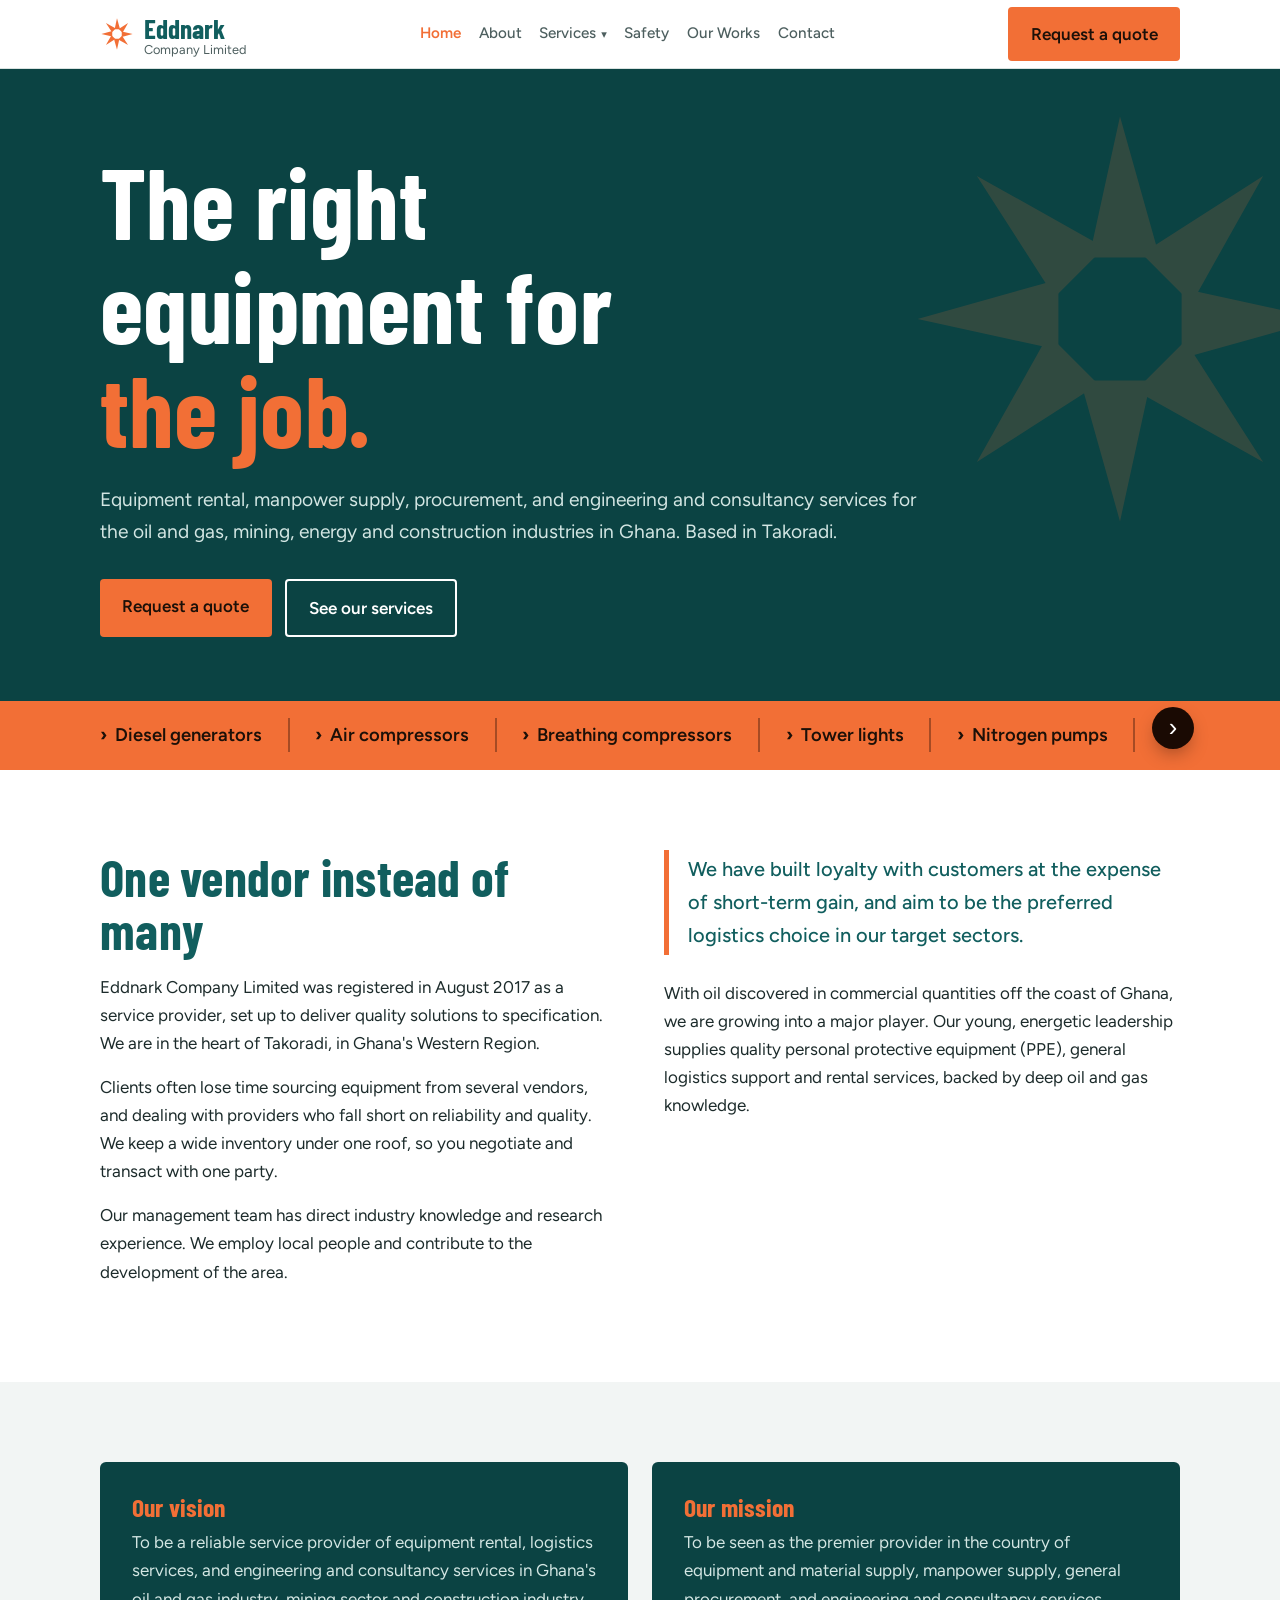
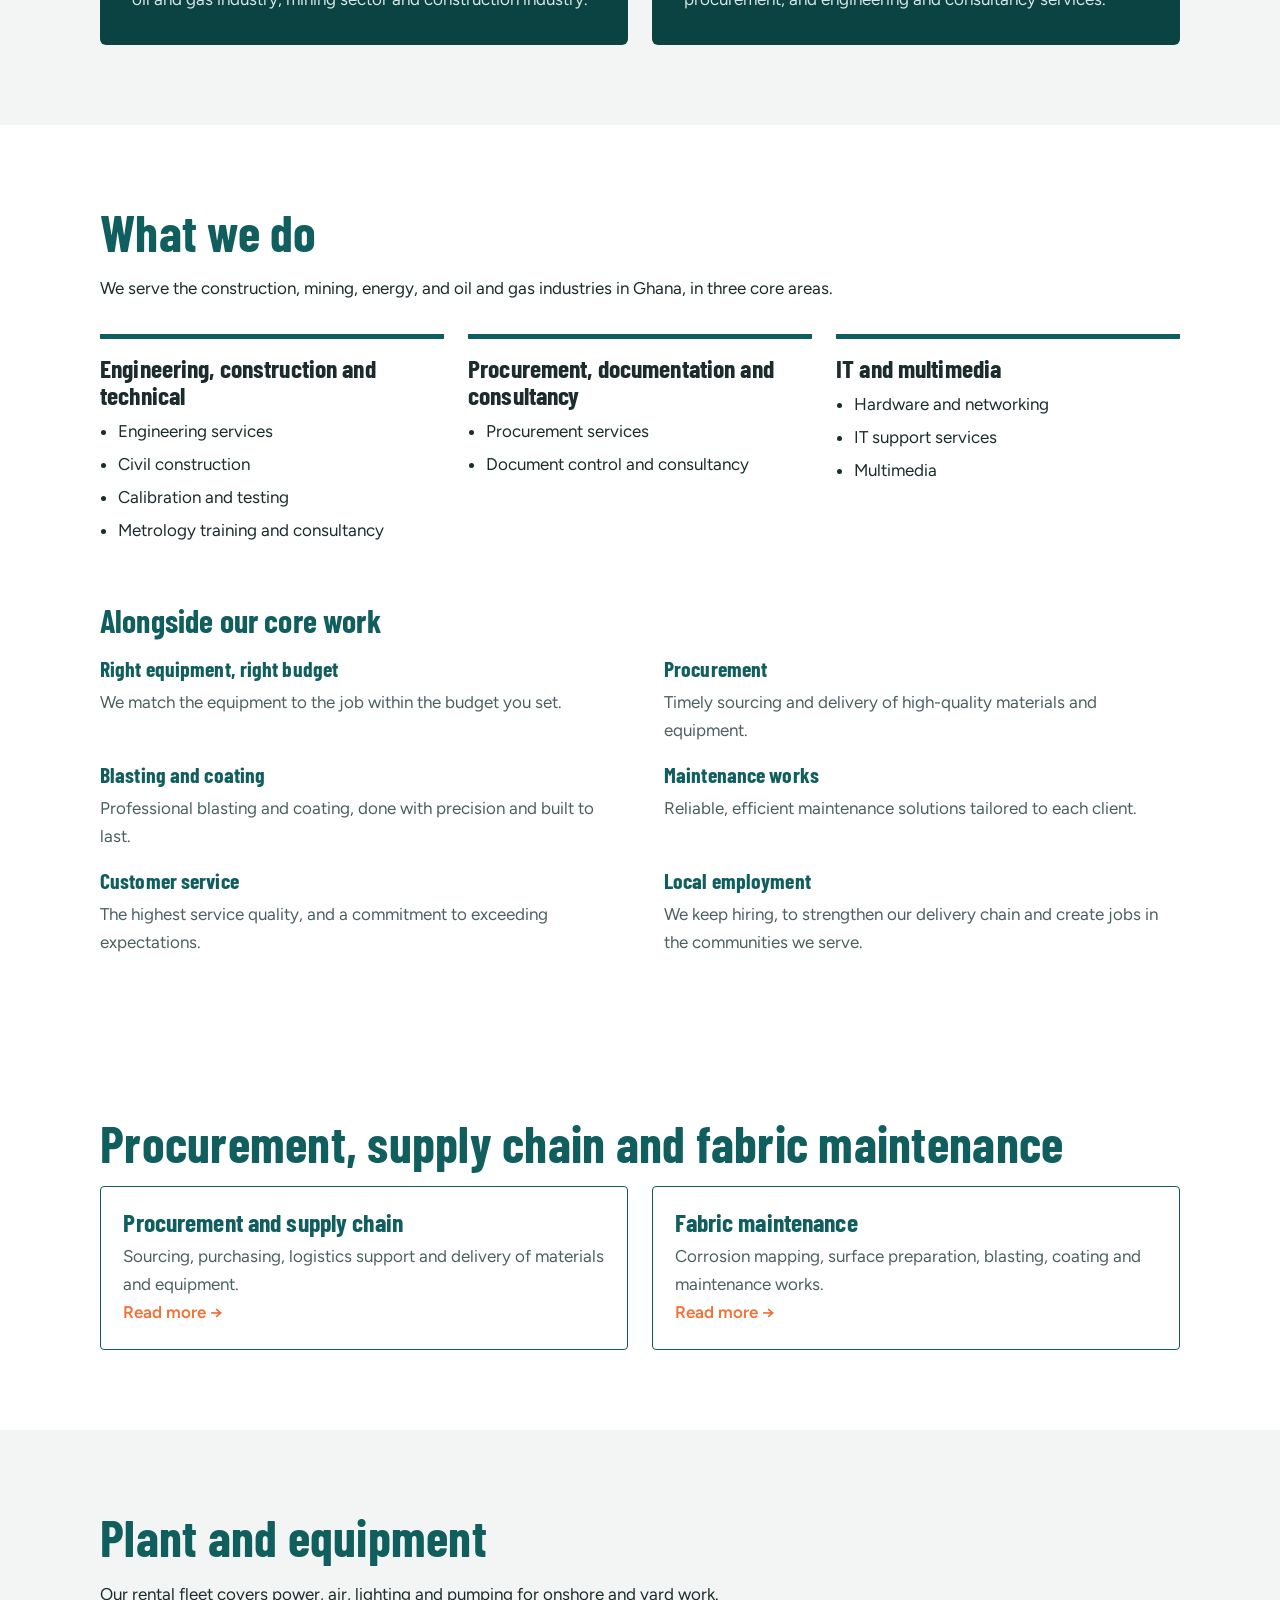
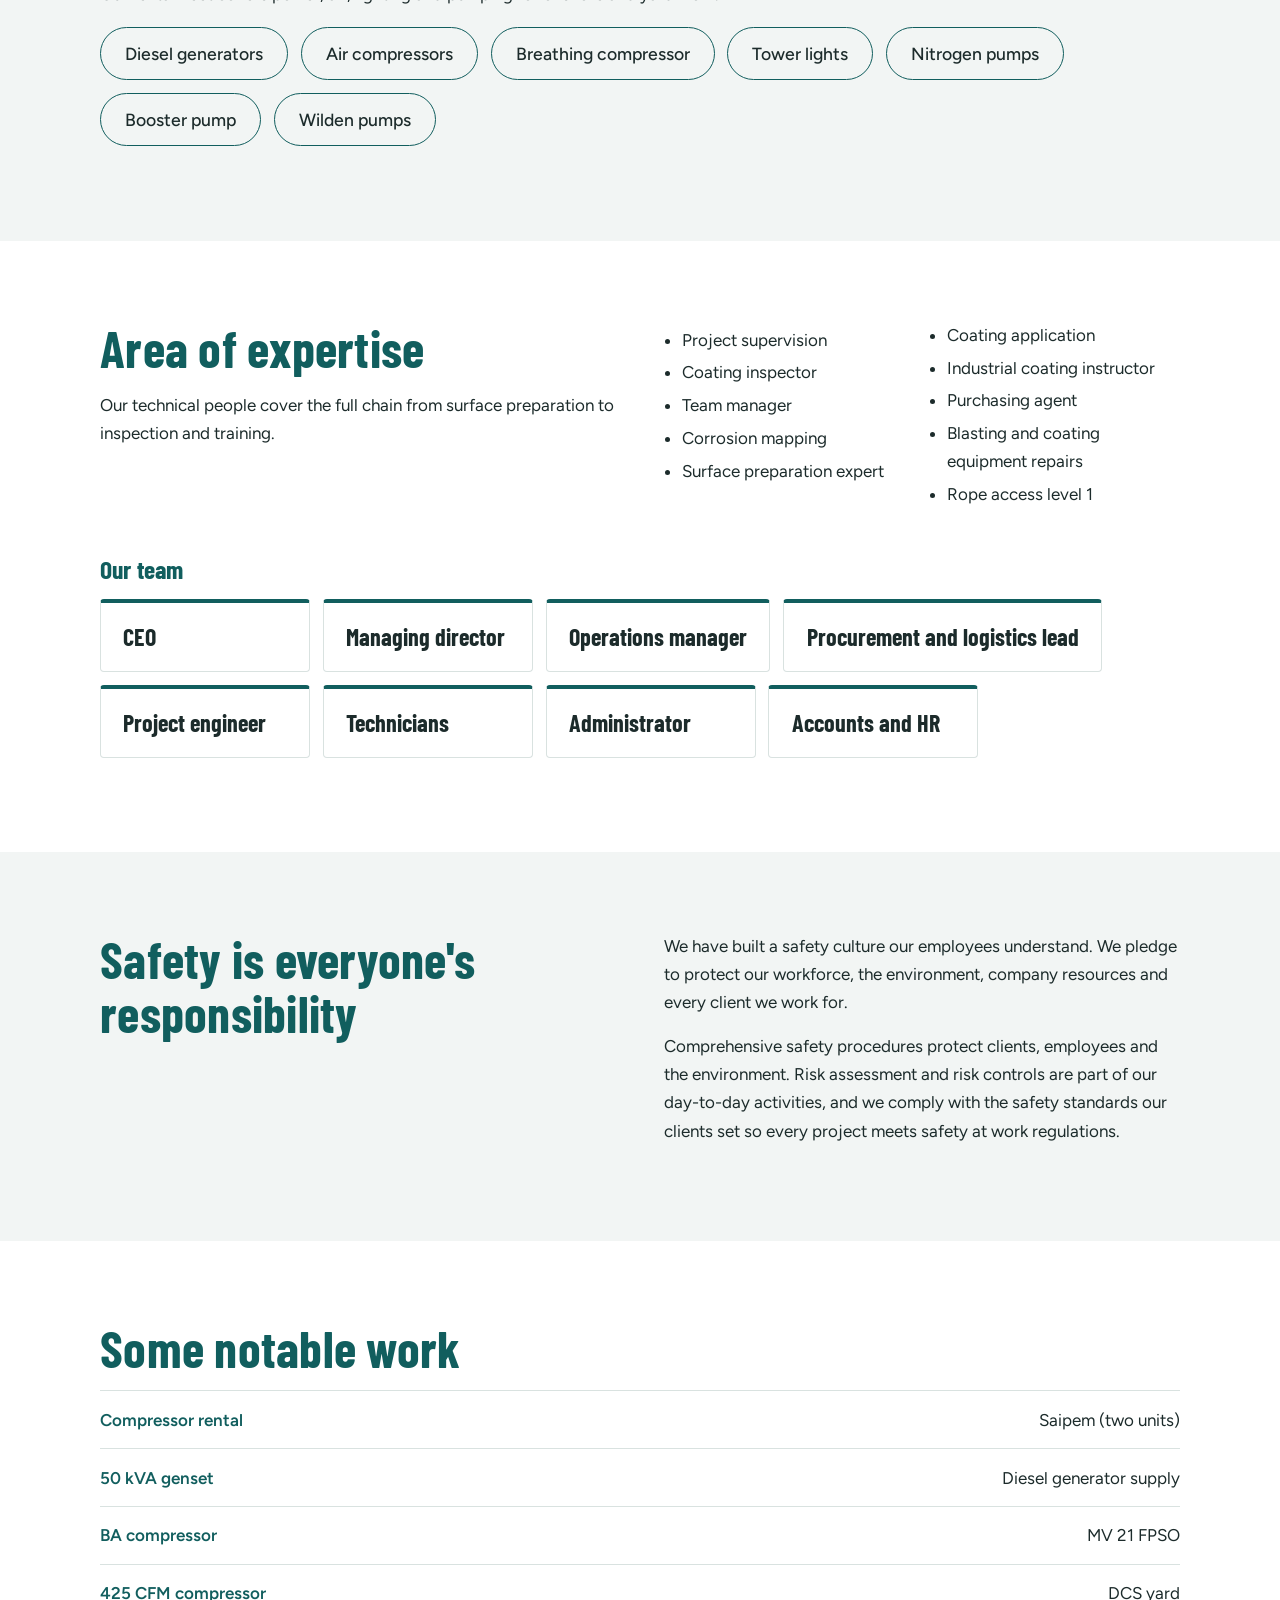
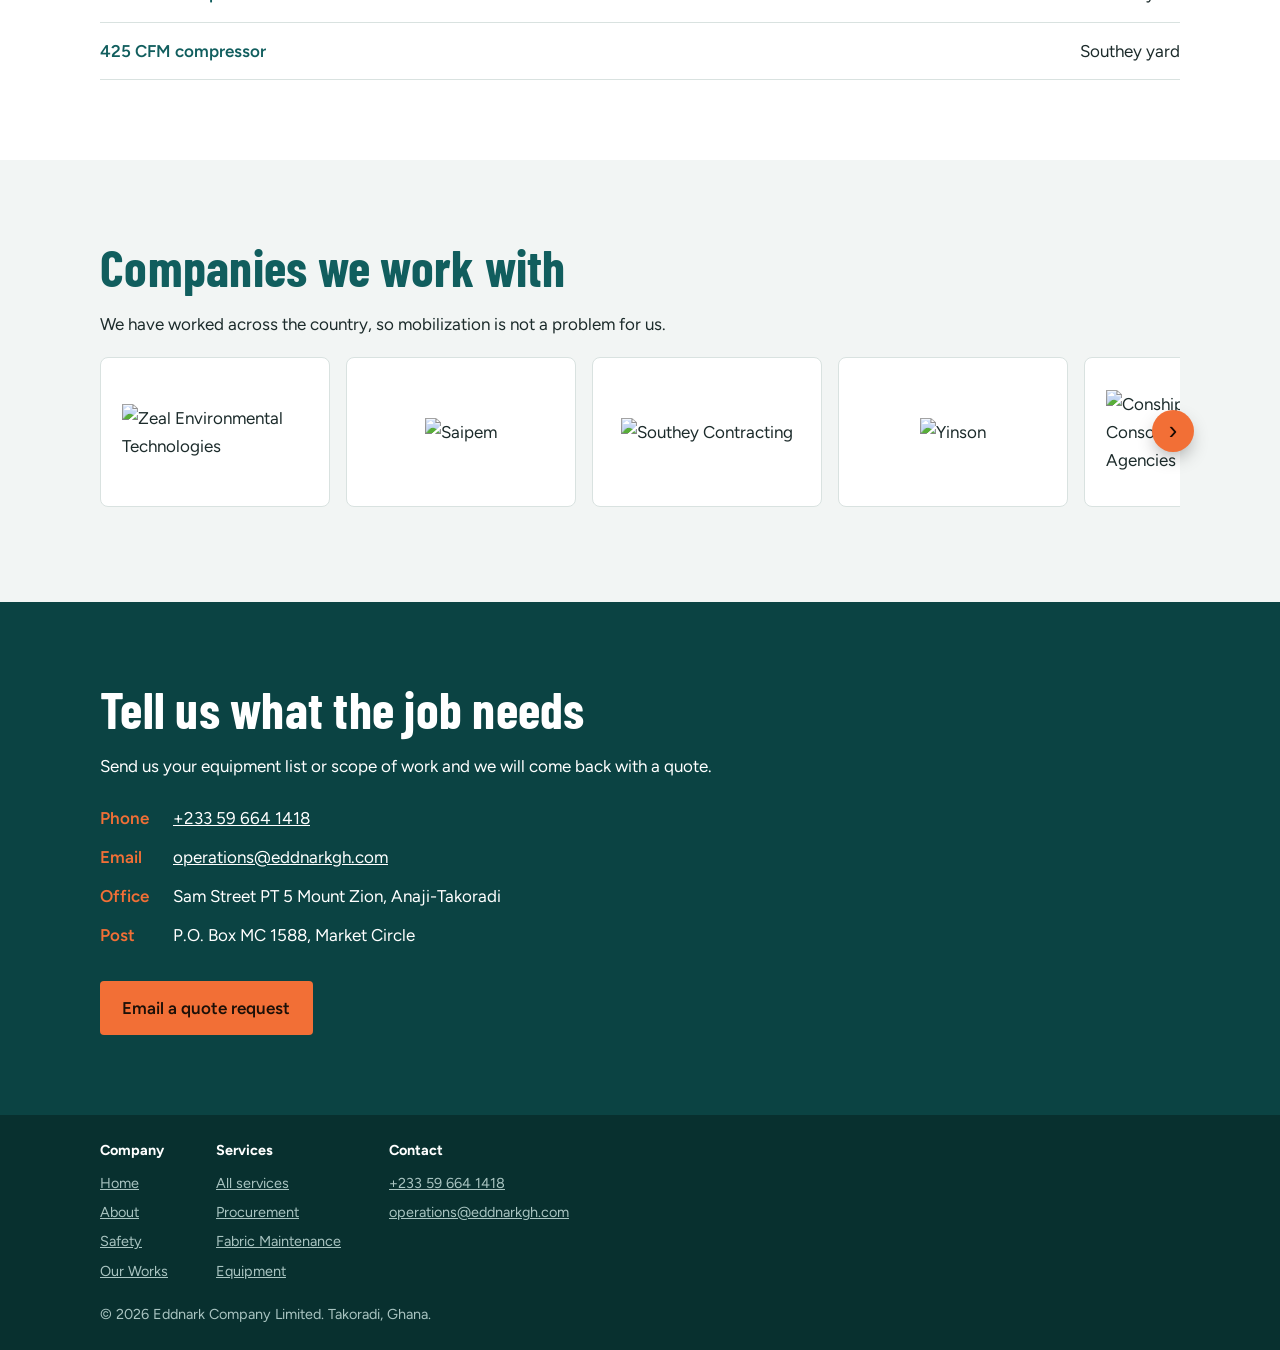
==== index.html @ 1f3cbeb9 "Add files via upload" ====
<!DOCTYPE html>
<html lang="en">
<head>
<meta charset="utf-8">
<meta name="viewport" content="width=device-width, initial-scale=1, viewport-fit=cover">
<title>Eddnark Company Limited | Equipment Rental, Manpower, Procurement and Engineering in Takoradi, Ghana</title>
<link rel="preconnect" href="https://fonts.googleapis.com">
<link href="https://fonts.googleapis.com/css2?family=Barlow+Condensed:wght@600;700&family=Figtree:wght@400;500;600&display=swap" rel="stylesheet">
<style>
:root{--teal:#115e5e;--teal-d:#0b4343;--orange:#f26f36;--bg:#ffffff;--soft:#f2f5f4;--ink:#1c2b2b;--mute:#4d5f5f;--line:#d9e2e0;--on-teal:#ffffff;
box-sizing:border-box;padding-top:env(safe-area-inset-top,0px);padding-bottom:env(safe-area-inset-bottom,0px)}
@media (prefers-color-scheme:dark){:root:not([data-theme="light"]){--bg:#0d1a1a;--soft:#132424;--ink:#e8f0ee;--mute:#a6b9b6;--line:#23393a;--teal:#2a8a86}}
:root[data-theme="dark"]{--bg:#0d1a1a;--soft:#132424;--ink:#e8f0ee;--mute:#a6b9b6;--line:#23393a;--teal:#2a8a86}
html{scroll-behavior:smooth;scroll-padding-top:calc(72px + env(safe-area-inset-top,0px))}
*,*::before,*::after{box-sizing:border-box}
body{margin:0;background:var(--bg);color:var(--ink);font:400 1.0625rem/1.65 Figtree,system-ui,-apple-system,"Segoe UI",sans-serif}
h1,h2,h3{font-family:"Barlow Condensed","Arial Narrow",Impact,sans-serif;line-height:1.05;margin:0;font-weight:700;letter-spacing:.005em}
h2{font-size:clamp(2.2rem,5vw,3.2rem);color:var(--teal);margin-bottom:1rem}
h3{font-size:1.6rem;margin-bottom:.5rem}
p{margin:0 0 1rem;max-width:68ch}
a{color:inherit}
:focus-visible{outline:3px solid var(--orange);outline-offset:3px}
.wrap{max-width:1120px;margin:0 auto;padding:0 1.25rem}
section{padding:5rem 0}
header{position:sticky;top:env(safe-area-inset-top,0px);z-index:10;background:var(--bg);border-bottom:1px solid var(--line)}
.bar{display:flex;align-items:center;justify-content:space-between;gap:1rem;min-height:68px;flex-wrap:wrap}
.brand{display:flex;align-items:center;gap:.6rem;text-decoration:none;font:700 1.7rem "Barlow Condensed",sans-serif;color:var(--teal)}
.brand small{font:400 .8rem Figtree,sans-serif;color:var(--mute);display:block;line-height:1}
nav{display:flex;gap:1.1rem;flex-wrap:wrap;font-size:.95rem;font-weight:500}
nav a{text-decoration:none;color:var(--mute);padding:.25rem 0}
nav a:hover{color:var(--orange)}
.btn{display:inline-block;background:var(--orange);color:#1c1008;font-weight:600;text-decoration:none;padding:.8rem 1.4rem;border-radius:4px}
.btn:hover{background:#ff8550}
.btn.ghost{background:transparent;color:inherit;border:2px solid currentColor}
.hero{background:var(--teal-d);color:var(--on-teal);padding:5rem 0 0;overflow:hidden;position:relative}
.hero h1{font-size:clamp(3rem,9vw,6.2rem);max-width:13ch}
.hero h1 span{color:var(--orange)}
.hero p{font-size:1.2rem;color:#d3e6e3;margin:1.4rem 0 2rem}
.hero .cta{display:flex;gap:.8rem;flex-wrap:wrap}
.fleet{margin-top:4rem;background:var(--orange);color:#1c1008;padding:1.1rem 0}
.fleet ul{list-style:none;margin:0;padding:0;display:flex;flex-wrap:wrap;gap:.4rem 2rem;font-weight:600}
.fleet li::before{content:"\203A";margin-right:.5rem;font-weight:700}
.sun{position:absolute;right:-60px;top:30px;width:min(440px,60vw);opacity:.16}
.two{display:grid;grid-template-columns:1fr 1fr;gap:3rem}
.quote{border-left:5px solid var(--orange);padding:.2rem 0 .2rem 1.2rem;font-size:1.25rem;color:var(--teal);font-weight:500;max-width:40ch}
.alt{background:var(--soft)}
.svc{display:grid;grid-template-columns:repeat(3,1fr);gap:1.5rem}
.svc>div{border-top:5px solid var(--teal);padding-top:1rem}
.svc ul,.plain{margin:0;padding-left:1.1rem}
.svc li,.plain li{margin:.3rem 0}
.mv{display:grid;grid-template-columns:1fr 1fr;gap:1.5rem}
.mv>div{background:var(--teal-d);color:#fff;padding:2rem;border-radius:6px}
.mv h3{color:var(--orange)}
.mv p{margin:0;color:#d3e6e3}
.comp{display:grid;grid-template-columns:repeat(2,1fr);gap:1.2rem 3rem}
.comp h3{font-size:1.35rem;color:var(--teal)}
.comp p{margin:0;color:var(--mute)}
.tags{display:flex;flex-wrap:wrap;gap:.6rem;list-style:none;margin:0;padding:0}
.tags li{border:1.5px solid var(--teal);color:var(--ink);padding:.45rem .95rem;border-radius:999px;font-weight:500}
.team{display:flex;flex-wrap:wrap;gap:.6rem;list-style:none;padding:0;margin:0}
.team li{background:var(--bg);border:1px solid var(--line);padding:.5rem 1rem;border-radius:4px}
.works{list-style:none;margin:0;padding:0;border-top:1px solid var(--line)}
.works li{display:flex;justify-content:space-between;gap:1rem;padding:.9rem 0;border-bottom:1px solid var(--line);flex-wrap:wrap}
.works b{color:var(--teal);font-weight:600}
.clients{display:grid;grid-template-columns:repeat(auto-fill,minmax(210px,1fr));gap:.8rem;list-style:none;padding:0;margin:0}
.clients li{background:var(--soft);padding:1rem 1.2rem;font:700 1.35rem "Barlow Condensed",sans-serif;color:var(--teal);border-radius:4px}
.logos{margin:2rem 0 0;max-width:760px}
@media (prefers-color-scheme:dark){:root:not([data-theme="light"]) .logos{background:#fff;border-radius:8px;padding:1.5rem}}
:root[data-theme="dark"] .logos{background:#fff;border-radius:8px;padding:1.5rem}.logos img{display:block;width:100%;height:auto}
.contact{background:var(--teal-d);color:#fff}
.contact h2{color:#fff}
.contact dl{display:grid;grid-template-columns:auto 1fr;gap:.7rem 1.5rem;margin:1.5rem 0 2rem}
.contact dt{color:var(--orange);font-weight:600}
.contact dd{margin:0}
footer{background:#08302f;color:#a9c4c1;padding:1.5rem 0;font-size:.9rem}
@media (max-width:820px){.two,.svc,.mv,.comp{grid-template-columns:1fr}section{padding:3.5rem 0}nav{display:none}}
@media (prefers-reduced-motion:no-preference){.hero h1,.hero p,.hero .cta{animation:rise .7s ease both}.hero p{animation-delay:.12s}.hero .cta{animation-delay:.24s}@keyframes rise{from{opacity:0;transform:translateY(16px)}to{opacity:1;transform:none}}}
.bar nav{flex-wrap:wrap}nav a[aria-current="page"]{color:var(--orange);font-weight:600}@media (max-width:820px){nav{display:flex;order:3;width:100%;overflow-x:auto;white-space:nowrap;gap:1.1rem;padding-bottom:.6rem}}.tl{display:block;text-decoration:none;border:1.5px solid var(--teal);padding:1.4rem;border-radius:4px}.tl h3{color:var(--teal);margin-bottom:.4rem}.tl p{margin:0;color:var(--mute)}.tl span{color:var(--orange);font-weight:600}@media (max-width:820px){.svc[style]{grid-template-columns:1fr!important}}
.dd{position:relative;display:flex;align-items:center;gap:.3rem}.dd-c{font-size:.7rem;color:var(--mute)}
.dd-m{display:none;position:absolute;top:100%;left:-.8rem;min-width:230px;flex-direction:column;background:var(--bg);border:1px solid var(--line);border-radius:6px;box-shadow:0 18px 40px -16px rgba(0,0,0,.35);padding:.5rem;z-index:30}
.dd-m a{padding:.55rem .8rem;border-radius:4px}.dd-m a:hover{background:var(--soft)}
.dd:hover .dd-m,.dd:focus-within .dd-m{display:flex}.dd.on>a{color:var(--orange);font-weight:600}
.foot-cols{display:flex;gap:3rem;flex-wrap:wrap;margin-bottom:1.2rem}.foot-cols div{display:flex;flex-direction:column;gap:.35rem}.foot-cols b{color:#fff;margin-bottom:.2rem}
@media (max-width:820px){.dd{gap:1.1rem}.dd-c{display:none}.dd-m{display:flex;position:static;flex-direction:row;border:0;box-shadow:none;background:none;padding:0;min-width:0;gap:1.1rem}.dd-m a{padding:.25rem 0}.dd-m a:hover{background:none}.foot-cols{gap:1.8rem}}

.hs{display:flex;gap:.8rem;overflow-x:auto;scroll-snap-type:x proximity;overscroll-behavior-x:contain;-webkit-overflow-scrolling:touch;scrollbar-width:thin;scrollbar-color:var(--orange) transparent;padding:.2rem 0 .9rem;margin:0;list-style:none;cursor:grab;user-select:none}
.hs.drag{scroll-snap-type:none;cursor:grabbing}.hs>*{flex:0 0 auto;scroll-snap-align:start}
.hs-w{position:relative}
.hs-b{position:absolute;top:calc(50% - .45rem);transform:translateY(-50%);width:42px;height:42px;border-radius:50%;border:0;background:var(--orange);color:#1a0a03;font-size:1.6rem;line-height:1;cursor:pointer;box-shadow:0 8px 20px -6px rgba(0,0,0,.45);z-index:2}
.hs-b.l{left:-14px}.hs-b.r{right:-14px}.hs-b:hover{background:#ff8550}.hs-b[hidden]{display:none}
@media (pointer:coarse){.hs-b{display:none}}
.fleet .hs{scrollbar-width:none;gap:0;padding:0;flex-wrap:nowrap}.fleet .hs::-webkit-scrollbar{display:none}
.fleet .hs li{padding:.1rem 1.6rem .1rem 0;margin-right:1.6rem;font-size:1.15rem;border-right:2px solid rgba(26,10,3,.35);white-space:nowrap}.fleet .hs li:last-child{border:0;margin-right:0}
.fleet .hs-b{background:#1a0a03;color:#fff}
.tags.hs li{padding:.7rem 1.5rem;font-size:1.1rem;white-space:nowrap}
.team.hs li{min-width:210px;padding:1.3rem 1.4rem;border-top:4px solid var(--teal);font:700 1.5rem/1.1 "Barlow Condensed",sans-serif}
.hs-cards>div{flex:0 0 min(300px,80%);border-top:5px solid var(--teal);padding-top:1rem}
.hs-logos{gap:1rem}.hs-logos .tile{flex:0 0 230px;height:150px;background:#fff;border:1px solid var(--line);border-radius:8px;display:flex;align-items:center;justify-content:center;padding:1.1rem 1.3rem}.hs-logos .tile img{max-width:100%;max-height:100%;object-fit:contain;pointer-events:none}
.hs-cards h3{font-size:1.5rem;color:var(--teal)}.hs-cards p{margin:0;color:var(--mute)}
</style>
<link rel="icon" href="favicon.ico" sizes="any"><link rel="icon" type="image/png" sizes="32x32" href="favicon-32.png"><link rel="apple-touch-icon" href="apple-touch-icon.png"><meta name="theme-color" content="#0b4343"></head>
<body>
<header>
<div class="wrap bar">
<a class="brand" href="index.html" aria-label="Eddnark Company Limited, home">
<svg width="34" height="34" viewBox="-50 -50 100 100" aria-hidden="true"><g fill="#f26f36"><path id="p" d="M-7 -14L0 -46L9 -14Z"/><use href="#p" transform="rotate(45)"/><use href="#p" transform="rotate(90)"/><use href="#p" transform="rotate(135)"/><use href="#p" transform="rotate(180)"/><use href="#p" transform="rotate(225)"/><use href="#p" transform="rotate(270)"/><use href="#p" transform="rotate(315)"/></g></svg>
<span>Eddnark<small>Company Limited</small></span></a>
<nav aria-label="Main"><a href="index.html" aria-current="page">Home</a><a href="about.html">About</a><div class="dd"><a href="services.html">Services</a><span class="dd-c" aria-hidden="true">&#9662;</span><div class="dd-m"><a href="procurement.html">Procurement</a><a href="fabric-maintenance.html">Fabric Maintenance</a><a href="equipment.html">Equipment</a></div></div><a href="safety.html">Safety</a><a href="our-works.html">Our Works</a><a href="index.html#contact">Contact</a></nav>
<a class="btn" href="#contact">Request a quote</a>
</div>
</header>

<main id="top">
<div class="hero">
<svg class="sun" viewBox="-50 -50 100 100" aria-hidden="true"><g fill="#f26f36"><path id="q" d="M-7 -14L0 -46L9 -14Z"/><use href="#q" transform="rotate(45)"/><use href="#q" transform="rotate(90)"/><use href="#q" transform="rotate(135)"/><use href="#q" transform="rotate(180)"/><use href="#q" transform="rotate(225)"/><use href="#q" transform="rotate(270)"/><use href="#q" transform="rotate(315)"/></g></svg>
<div class="wrap" style="position:relative">
<h1>The right equipment for <span>the job.</span></h1>
<p>Equipment rental, manpower supply, procurement, and engineering and consultancy services for the oil and gas, mining, energy and construction industries in Ghana. Based in Takoradi.</p>
<div class="cta"><a class="btn" href="#contact">Request a quote</a><a class="btn ghost" href="#services">See our services</a></div>
</div>
<div class="fleet"><div class="wrap"><ul class="hs" aria-label="Equipment we rent"><li>Diesel generators</li><li>Air compressors</li><li>Breathing compressors</li><li>Tower lights</li><li>Nitrogen pumps</li><li>Booster pumps</li><li>Wilden pumps</li></ul></div></div>
</div>

<section id="about">
<div class="wrap two">
<div>
<h2>One vendor instead of many</h2>
<p>Eddnark Company Limited was registered in August 2017 as a service provider, set up to deliver quality solutions to specification. We are in the heart of Takoradi, in Ghana's Western Region.</p>
<p>Clients often lose time sourcing equipment from several vendors, and dealing with providers who fall short on reliability and quality. We keep a wide inventory under one roof, so you negotiate and transact with one party.</p>
<p>Our management team has direct industry knowledge and research experience. We employ local people and contribute to the development of the area.</p>
</div>
<div>
<p class="quote">We have built loyalty with customers at the expense of short-term gain, and aim to be the preferred logistics choice in our target sectors.</p>
<p style="margin-top:1.5rem">With oil discovered in commercial quantities off the coast of Ghana, we are growing into a major player. Our young, energetic leadership supplies quality personal protective equipment (PPE), general logistics support and rental services, backed by deep oil and gas knowledge.</p>
</div>
</div>
</section>

<section class="alt" aria-label="Vision and mission">
<div class="wrap mv">
<div><h3>Our vision</h3><p>To be a reliable service provider of equipment rental, logistics services, and engineering and consultancy services in Ghana's oil and gas industry, mining sector and construction industry.</p></div>
<div><h3>Our mission</h3><p>To be seen as the premier provider in the country of equipment and material supply, manpower supply, general procurement, and engineering and consultancy services.</p></div>
</div>
</section>

<section id="services">
<div class="wrap">
<h2>What we do</h2>
<p>We serve the construction, mining, energy, and oil and gas industries in Ghana, in three core areas.</p>
<div class="svc" style="margin:2rem 0 3.5rem">
<div><h3>Engineering, construction and technical</h3><ul><li>Engineering services</li><li>Civil construction</li><li>Calibration and testing</li><li>Metrology training and consultancy</li></ul></div>
<div><h3>Procurement, documentation and consultancy</h3><ul><li>Procurement services</li><li>Document control and consultancy</li></ul></div>
<div><h3>IT and multimedia</h3><ul><li>Hardware and networking</li><li>IT support services</li><li>Multimedia</li></ul></div>
</div>
<h3 style="font-size:2rem;color:var(--teal);margin-bottom:1.2rem">Alongside our core work</h3>
<div class="comp">
<div><h3>Right equipment, right budget</h3><p>We match the equipment to the job within the budget you set.</p></div>
<div><h3>Procurement</h3><p>Timely sourcing and delivery of high-quality materials and equipment.</p></div>
<div><h3>Blasting and coating</h3><p>Professional blasting and coating, done with precision and built to last.</p></div>
<div><h3>Maintenance works</h3><p>Reliable, efficient maintenance solutions tailored to each client.</p></div>
<div><h3>Customer service</h3><p>The highest service quality, and a commitment to exceeding expectations.</p></div>
<div><h3>Local employment</h3><p>We keep hiring, to strengthen our delivery chain and create jobs in the communities we serve.</p></div>
</div>
</div>
</section>

<section><div class="wrap"><h2>Procurement, supply chain and fabric maintenance</h2><div class="svc" style="grid-template-columns:repeat(2,1fr)"><a class="tl" href="procurement.html"><h3>Procurement and supply chain</h3><p>Sourcing, purchasing, logistics support and delivery of materials and equipment.</p><span>Read more &rarr;</span></a><a class="tl" href="fabric-maintenance.html"><h3>Fabric maintenance</h3><p>Corrosion mapping, surface preparation, blasting, coating and maintenance works.</p><span>Read more &rarr;</span></a></div></div></section>
<section id="equipment" class="alt">
<div class="wrap">
<h2>Plant and equipment</h2>
<p>Our rental fleet covers power, air, lighting and pumping for onshore and yard work.</p>
<ul class="tags hs" aria-label="Plant and equipment">
<li>Diesel generators</li><li>Air compressors</li><li>Breathing compressor</li><li>Tower lights</li><li>Nitrogen pumps</li><li>Booster pump</li><li>Wilden pumps</li>
</ul>
</div>
</section>

<section id="expertise">
<div class="wrap two">
<div>
<h2>Area of expertise</h2>
<p>Our technical people cover the full chain from surface preparation to inspection and training.</p>
</div>
<ul class="plain" style="columns:2;column-gap:2rem">
<li>Project supervision</li><li>Coating inspector</li><li>Team manager</li><li>Corrosion mapping</li><li>Surface preparation expert</li><li>Coating application</li><li>Industrial coating instructor</li><li>Purchasing agent</li><li>Blasting and coating equipment repairs</li><li>Rope access level 1</li>
</ul>
</div>
<div class="wrap" style="margin-top:3rem">
<h3 style="color:var(--teal)">Our team</h3>
<ul class="team hs" aria-label="Our team" style="margin-top:.8rem"><li>CEO</li><li>Managing director</li><li>Operations manager</li><li>Procurement and logistics lead</li><li>Project engineer</li><li>Technicians</li><li>Administrator</li><li>Accounts and HR</li></ul>
</div>
</section>

<section id="safety" class="alt">
<div class="wrap two">
<div><h2>Safety is everyone's responsibility</h2></div>
<div>
<p>We have built a safety culture our employees understand. We pledge to protect our workforce, the environment, company resources and every client we work for.</p>
<p>Comprehensive safety procedures protect clients, employees and the environment. Risk assessment and risk controls are part of our day-to-day activities, and we comply with the safety standards our clients set so every project meets safety at work regulations.</p>
</div>
</div>
</section>

<section id="work">
<div class="wrap">
<h2>Some notable work</h2>
<ul class="works">
<li><b>Compressor rental</b><span>Saipem (two units)</span></li>
<li><b>50 kVA genset</b><span>Diesel generator supply</span></li>
<li><b>BA compressor</b><span>MV 21 FPSO</span></li>
<li><b>425 CFM compressor</b><span>DCS yard</span></li>
<li><b>425 CFM compressor</b><span>Southey yard</span></li>
</ul>
</div>
</section>

<section id="clients" class="alt">
<div class="wrap">
<h2>Companies we work with</h2>
<p>We have worked across the country, so mobilization is not a problem for us.</p>
<div class="hs hs-logos" aria-label="Companies we have worked with"><div class="tile"><img src="assets/clients/zeal.png" alt="Zeal Environmental Technologies" loading="lazy" draggable="false"></div><div class="tile"><img src="assets/clients/saipem.png" alt="Saipem" loading="lazy" draggable="false"></div><div class="tile"><img src="assets/clients/southey.png" alt="Southey Contracting" loading="lazy" draggable="false"></div><div class="tile"><img src="assets/clients/yinson.png" alt="Yinson" loading="lazy" draggable="false"></div><div class="tile"><img src="assets/clients/conship.png" alt="Conship, Consolidated Shipping Agencies Ltd" loading="lazy" draggable="false"></div><div class="tile"><img src="assets/clients/amalitech.png" alt="Amalitech" loading="lazy" draggable="false"></div><div class="tile"><img src="assets/clients/metka.png" alt="Metka" loading="lazy" draggable="false"></div><div class="tile"><img src="assets/clients/expro.png" alt="Expro" loading="lazy" draggable="false"></div><div class="tile"><img src="assets/clients/northbrook.png" alt="Northbrook" loading="lazy" draggable="false"></div><div class="tile"><img src="assets/clients/ghana-gas.png" alt="Ghana Gas" loading="lazy" draggable="false"></div><div class="tile"><img src="assets/clients/cypress-energy.png" alt="Cypress Energy" loading="lazy" draggable="false"></div><div class="tile"><img src="assets/clients/noble.png" alt="Noble" loading="lazy" draggable="false"></div></div>
</div>
</section>

<section id="contact" class="contact">
<div class="wrap">
<h2>Tell us what the job needs</h2>
<p>Send us your equipment list or scope of work and we will come back with a quote.</p>
<dl>
<dt>Phone</dt><dd><a href="tel:+233596641418">+233 59 664 1418</a></dd>
<dt>Email</dt><dd><a href="mailto:operations@eddnarkgh.com">operations@eddnarkgh.com</a></dd>
<dt>Office</dt><dd>Sam Street PT 5 Mount Zion, Anaji-Takoradi</dd>
<dt>Post</dt><dd>P.O. Box MC 1588, Market Circle</dd>
</dl>
<a class="btn" href="mailto:operations@eddnarkgh.com?subject=Quote%20request">Email a quote request</a>
</div>
</section>
</main>
<footer><div class="wrap"><div class="foot-cols"><div><b>Company</b><a href="index.html">Home</a><a href="about.html">About</a><a href="safety.html">Safety</a><a href="our-works.html">Our Works</a></div><div><b>Services</b><a href="services.html">All services</a><a href="procurement.html">Procurement</a><a href="fabric-maintenance.html">Fabric Maintenance</a><a href="equipment.html">Equipment</a></div><div><b>Contact</b><a href="tel:+233596641418">+233 59 664 1418</a><a href="mailto:operations@eddnarkgh.com">operations@eddnarkgh.com</a></div></div>&copy; 2026 Eddnark Company Limited. Takoradi, Ghana.</div></footer>
<script src="site.js" defer></script></body>
</html>
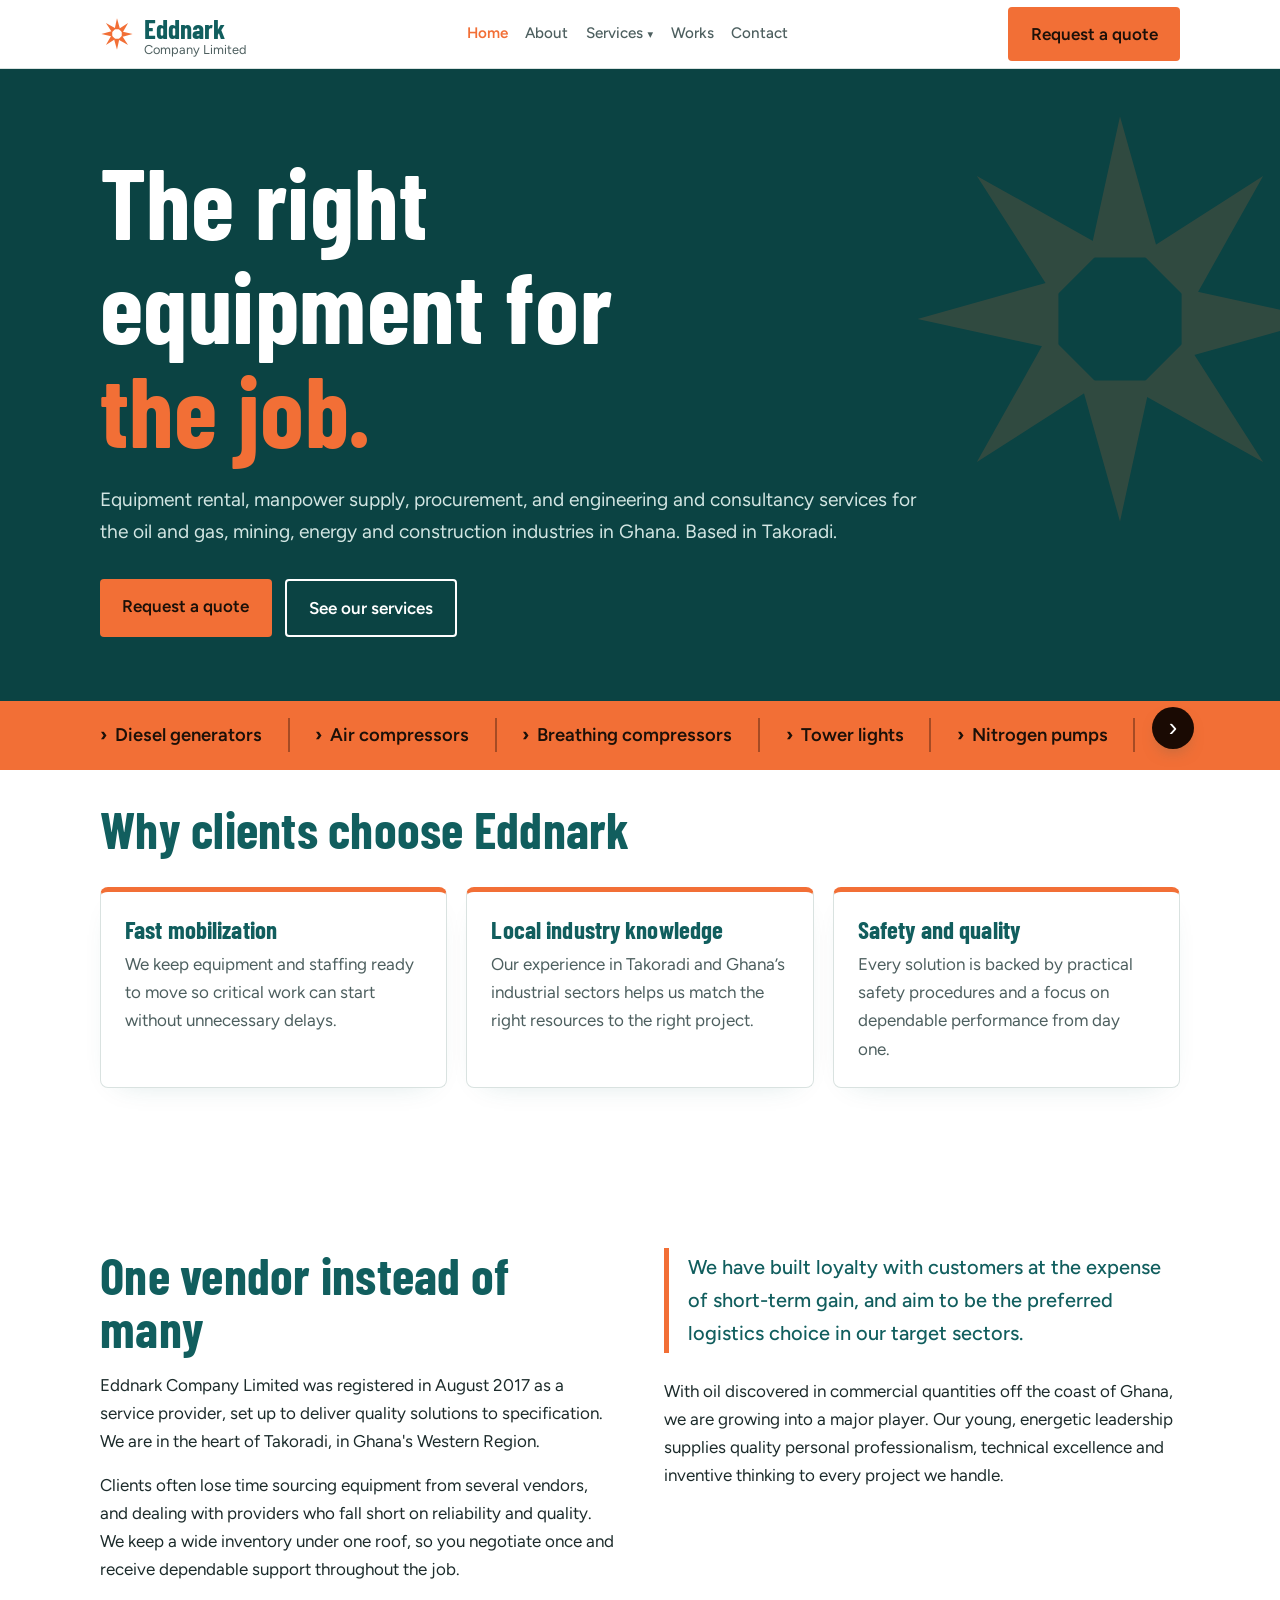
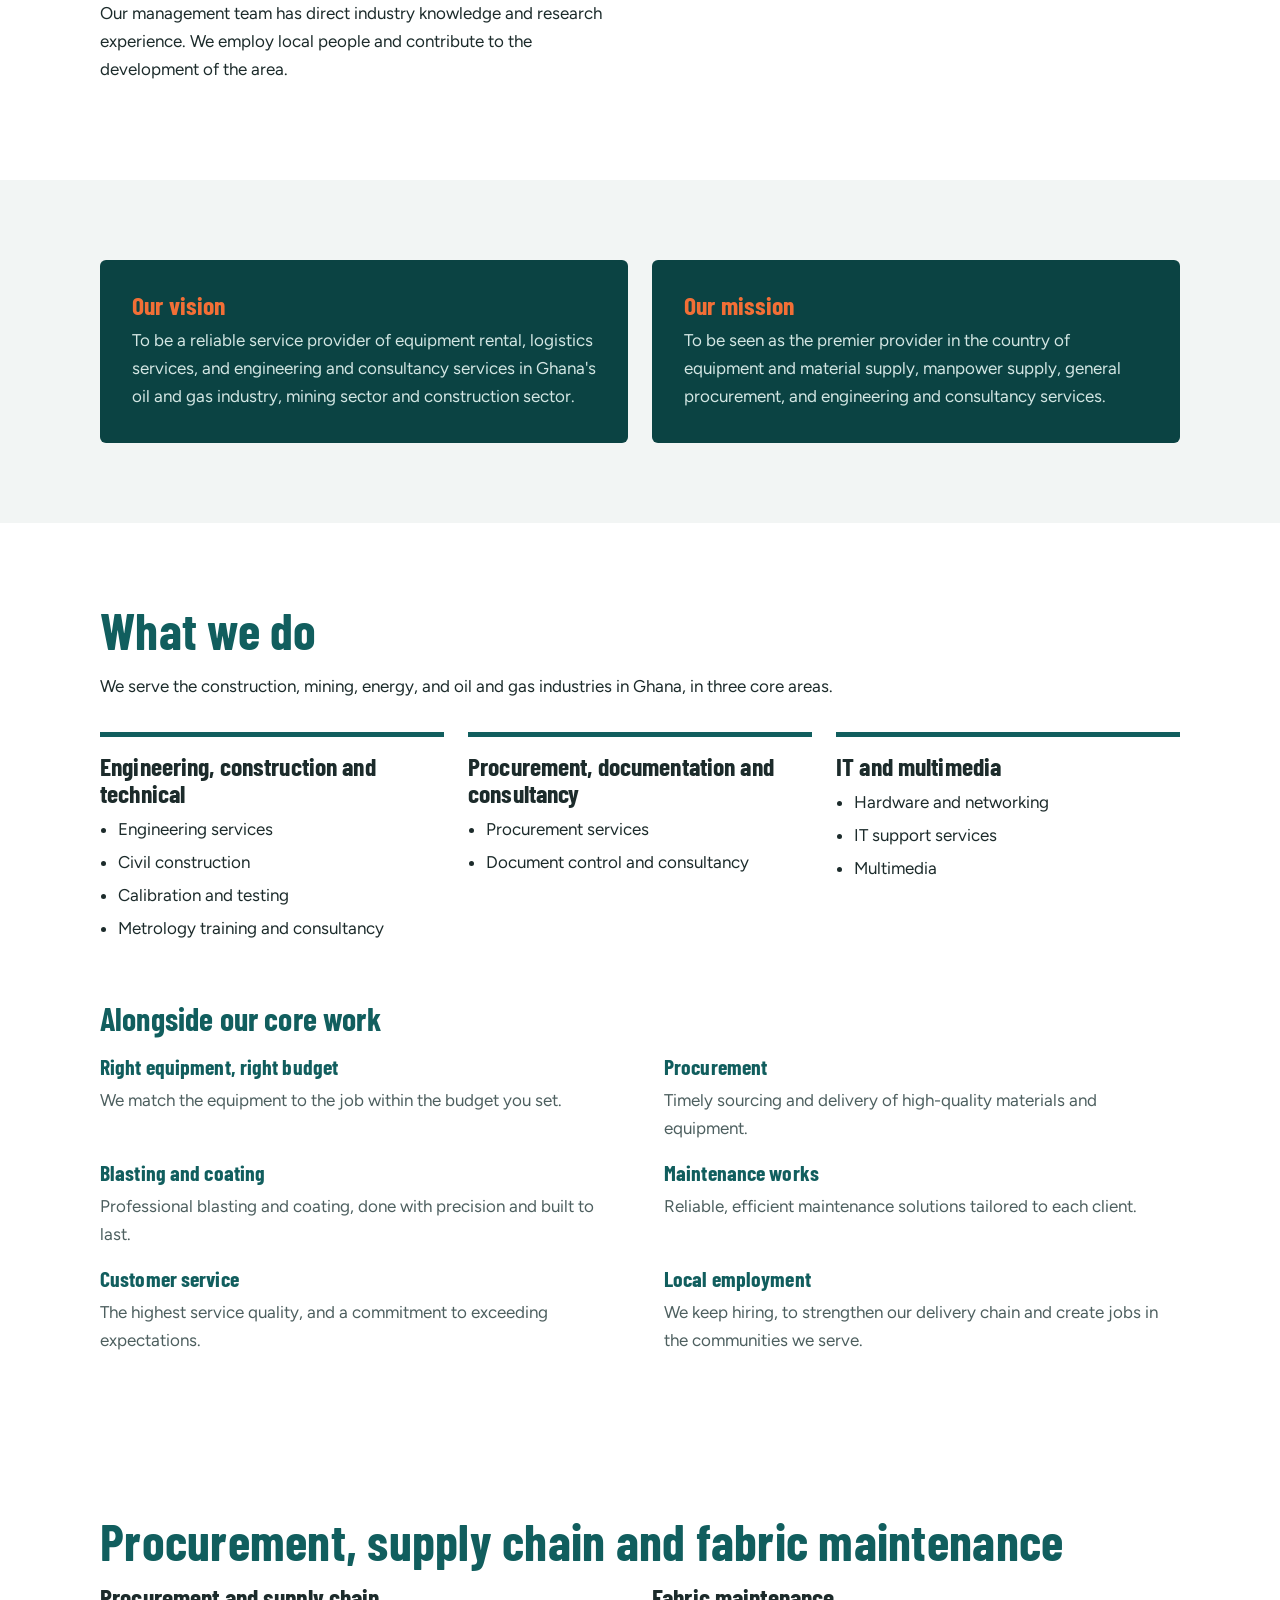
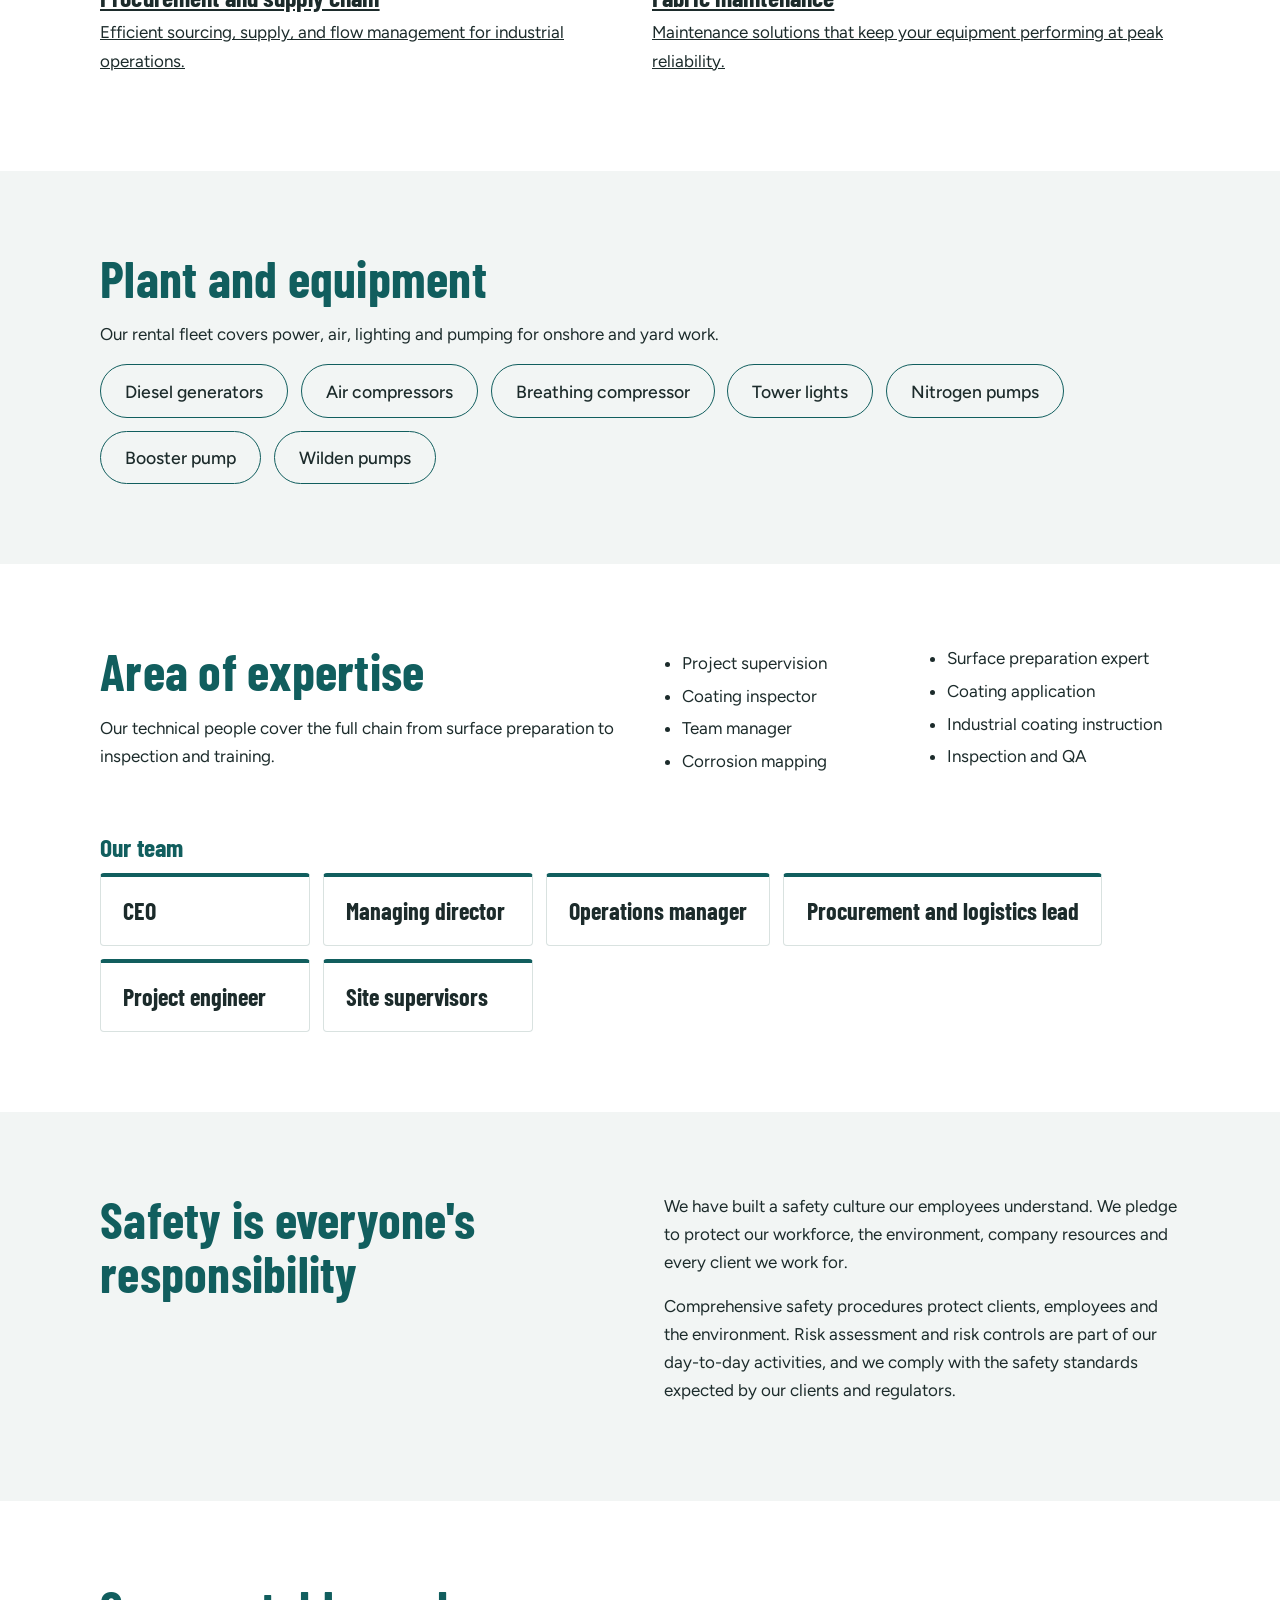
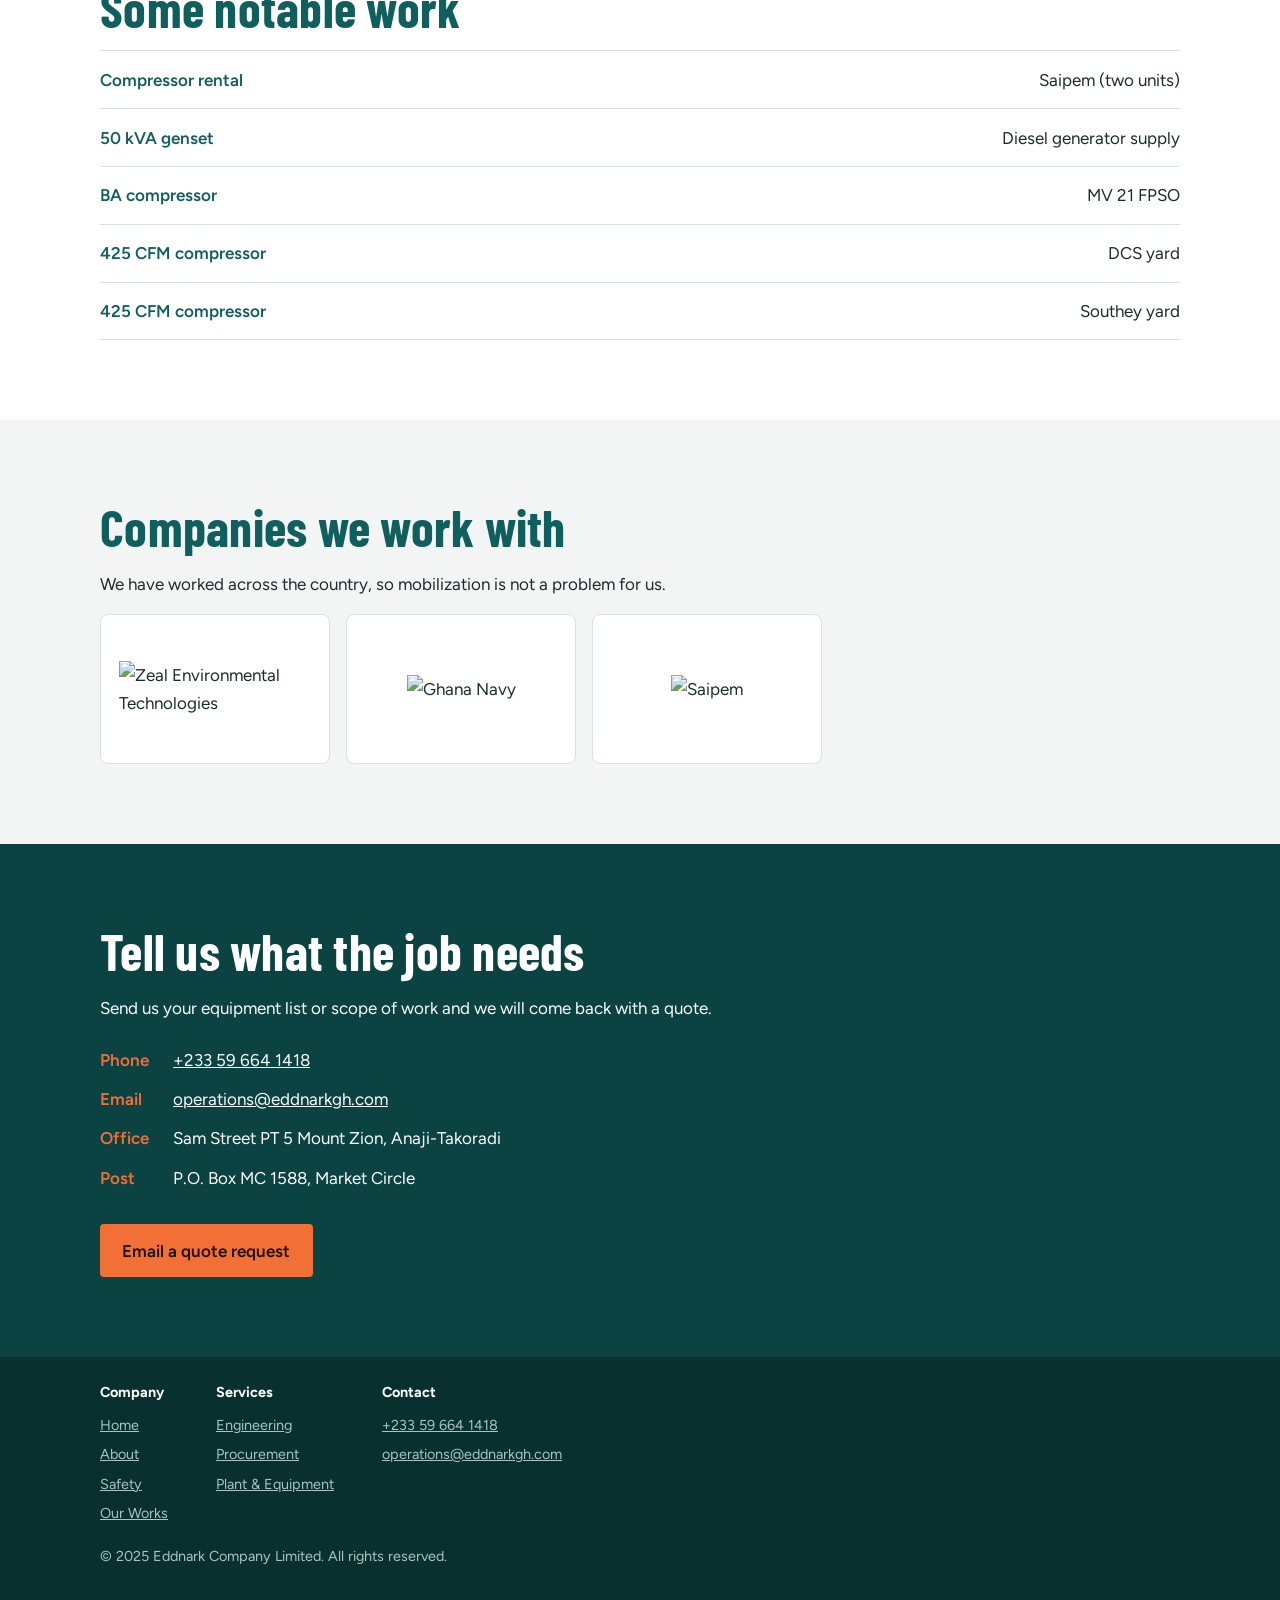
==== commit 05b68494: "Add a trust/why-choose section to the homepage and refresh key messaging" ====
--- a/index.html
+++ b/index.html
@@ -44,6 +44,11 @@
 .two{display:grid;grid-template-columns:1fr 1fr;gap:3rem}
 .quote{border-left:5px solid var(--orange);padding:.2rem 0 .2rem 1.2rem;font-size:1.25rem;color:var(--teal);font-weight:500;max-width:40ch}
 .alt{background:var(--soft)}
+.trust{padding-top:2rem}
+.trust-grid{display:grid;grid-template-columns:repeat(3,1fr);gap:1.2rem;margin-top:2rem}
+.trust-card{background:var(--bg);border:1px solid var(--line);border-top:5px solid var(--orange);padding:1.5rem;border-radius:8px;box-shadow:0 10px 30px -20px rgba(17,94,94,.24)}
+.trust-card h3{font-size:1.55rem;color:var(--teal)}
+.trust-card p{margin:0;color:var(--mute)}
 .svc{display:grid;grid-template-columns:repeat(3,1fr);gap:1.5rem}
 .svc>div{border-top:5px solid var(--teal);padding-top:1rem}
 .svc ul,.plain{margin:0;padding-left:1.1rem}
@@ -73,20 +78,17 @@
 .contact dt{color:var(--orange);font-weight:600}
 .contact dd{margin:0}
 footer{background:#08302f;color:#a9c4c1;padding:1.5rem 0;font-size:.9rem}
-@media (max-width:820px){.two,.svc,.mv,.comp{grid-template-columns:1fr}section{padding:3.5rem 0}nav{display:none}}
-@media (prefers-reduced-motion:no-preference){.hero h1,.hero p,.hero .cta{animation:rise .7s ease both}.hero p{animation-delay:.12s}.hero .cta{animation-delay:.24s}@keyframes rise{from{opacity:0;transform:translateY(16px)}to{opacity:1;transform:none}}}
-.bar nav{flex-wrap:wrap}nav a[aria-current="page"]{color:var(--orange);font-weight:600}@media (max-width:820px){nav{display:flex;order:3;width:100%;overflow-x:auto;white-space:nowrap;gap:1.1rem;padding-bottom:.6rem}}.tl{display:block;text-decoration:none;border:1.5px solid var(--teal);padding:1.4rem;border-radius:4px}.tl h3{color:var(--teal);margin-bottom:.4rem}.tl p{margin:0;color:var(--mute)}.tl span{color:var(--orange);font-weight:600}@media (max-width:820px){.svc[style]{grid-template-columns:1fr!important}}
-.dd{position:relative;display:flex;align-items:center;gap:.3rem}.dd-c{font-size:.7rem;color:var(--mute)}
-.dd-m{display:none;position:absolute;top:100%;left:-.8rem;min-width:230px;flex-direction:column;background:var(--bg);border:1px solid var(--line);border-radius:6px;box-shadow:0 18px 40px -16px rgba(0,0,0,.35);padding:.5rem;z-index:30}
-.dd-m a{padding:.55rem .8rem;border-radius:4px}.dd-m a:hover{background:var(--soft)}
+@media (max-width:820px){.two,.svc,.mv,.comp,.trust-grid{grid-template-columns:1fr}section{padding:3.5rem 0}nav{display:none}}
+@media (prefers-reduced-motion:no-preference){.hero h1,.hero p,.hero .cta{animation:rise .7s ease both}.hero p{animation-delay:.12s}.hero .cta{animation-delay:.24s}@keyframes rise{from{opacity:0;transform:translateY(16px)}to{opacity:1;transform:translateY(0)}}}
+.bar nav{flex-wrap:wrap}nav a[aria-current="page"]{color:var(--orange);font-weight:600}@media (max-width:820px){nav{display:flex;order:3;width:100%;overflow-x:auto;white-space:nowrap;gap:1.1rem;padding:.5rem 0}nav a{padding:.25rem 0}}.dd{position:relative;display:flex;align-items:center;gap:.3rem}.dd-c{font-size:.7rem;color:var(--mute)}
+.dd-m{display:none;position:absolute;top:100%;left:-.8rem;min-width:230px;flex-direction:column;background:var(--bg);border:1px solid var(--line);border-radius:6px;box-shadow:0 18px 40px -16px rgba(16,28,28,.22);padding:.5rem}.dd-m a{padding:.55rem .8rem;border-radius:4px}.dd-m a:hover{background:var(--soft)}
 .dd:hover .dd-m,.dd:focus-within .dd-m{display:flex}.dd.on>a{color:var(--orange);font-weight:600}
 .foot-cols{display:flex;gap:3rem;flex-wrap:wrap;margin-bottom:1.2rem}.foot-cols div{display:flex;flex-direction:column;gap:.35rem}.foot-cols b{color:#fff;margin-bottom:.2rem}
-@media (max-width:820px){.dd{gap:1.1rem}.dd-c{display:none}.dd-m{display:flex;position:static;flex-direction:row;border:0;box-shadow:none;background:none;padding:0;min-width:0;gap:1.1rem}.dd-m a{padding:.25rem 0}.dd-m a:hover{background:none}.foot-cols{gap:1.8rem}}
-
-.hs{display:flex;gap:.8rem;overflow-x:auto;scroll-snap-type:x proximity;overscroll-behavior-x:contain;-webkit-overflow-scrolling:touch;scrollbar-width:thin;scrollbar-color:var(--orange) transparent;padding:.2rem 0 .9rem;margin:0;list-style:none;cursor:grab;user-select:none}
-.hs.drag{scroll-snap-type:none;cursor:grabbing}.hs>*{flex:0 0 auto;scroll-snap-align:start}
+@media (max-width:820px){.dd{gap:1.1rem}.dd-c{display:none}.dd-m{display:flex;position:static;flex-direction:row;border:0;box-shadow:none;background:none;padding:0;min-width:0;gap:1.1rem}.dd-m a{padding:0;margin:0}}
+
+.hs{display:flex;gap:.8rem;overflow-x:auto;scroll-snap-type:x proximity;overscroll-behavior-x:contain;-webkit-overflow-scrolling:touch;scrollbar-width:thin;scrollbar-color:var(--orange) transparent}.hs.drag{scroll-snap-type:none;cursor:grabbing}.hs>*{flex:0 0 auto;scroll-snap-align:start}
 .hs-w{position:relative}
-.hs-b{position:absolute;top:calc(50% - .45rem);transform:translateY(-50%);width:42px;height:42px;border-radius:50%;border:0;background:var(--orange);color:#1a0a03;font-size:1.6rem;line-height:1;cursor:pointer;box-shadow:0 8px 20px -6px rgba(0,0,0,.45);z-index:2}
+.hs-b{position:absolute;top:calc(50% - .45rem);transform:translateY(-50%);width:42px;height:42px;border-radius:50%;border:0;background:var(--orange);color:#1a0a03;font-size:1.6rem;line-height:1;cursor:pointer;display:flex;align-items:center;justify-content:center;box-shadow:0 8px 18px -10px rgba(17,94,94,.5)}
 .hs-b.l{left:-14px}.hs-b.r{right:-14px}.hs-b:hover{background:#ff8550}.hs-b[hidden]{display:none}
 @media (pointer:coarse){.hs-b{display:none}}
 .fleet .hs{scrollbar-width:none;gap:0;padding:0;flex-wrap:nowrap}.fleet .hs::-webkit-scrollbar{display:none}
@@ -95,17 +97,17 @@
 .tags.hs li{padding:.7rem 1.5rem;font-size:1.1rem;white-space:nowrap}
 .team.hs li{min-width:210px;padding:1.3rem 1.4rem;border-top:4px solid var(--teal);font:700 1.5rem/1.1 "Barlow Condensed",sans-serif}
 .hs-cards>div{flex:0 0 min(300px,80%);border-top:5px solid var(--teal);padding-top:1rem}
-.hs-logos{gap:1rem}.hs-logos .tile{flex:0 0 230px;height:150px;background:#fff;border:1px solid var(--line);border-radius:8px;display:flex;align-items:center;justify-content:center;padding:1.1rem 1.3rem}.hs-logos .tile img{max-width:100%;max-height:100%;object-fit:contain;pointer-events:none}
-.hs-cards h3{font-size:1.5rem;color:var(--teal)}.hs-cards p{margin:0;color:var(--mute)}
+.hs-logos{gap:1rem}.hs-logos .tile{flex:0 0 230px;height:150px;background:#fff;border:1px solid var(--line);border-radius:8px;display:flex;align-items:center;justify-content:center;padding:1.1rem}.hs-logos .tile img{display:block;max-width:100%;max-height:100%;object-fit:contain}.hs-cards h3{font-size:1.5rem;color:var(--teal)}.hs-cards p{margin:0;color:var(--mute)}
 </style>
-<link rel="icon" href="favicon.ico" sizes="any"><link rel="icon" type="image/png" sizes="32x32" href="favicon-32.png"><link rel="apple-touch-icon" href="apple-touch-icon.png"><meta name="theme-color" content="#0b4343"></head>
+<link rel="icon" href="favicon.ico" sizes="any"><link rel="icon" type="image/png" sizes="32x32" href="favicon-32.png"><link rel="apple-touch-icon" href="apple-touch-icon.png"><meta name="theme-color" content="#115e5e">
+</head>
 <body>
 <header>
 <div class="wrap bar">
 <a class="brand" href="index.html" aria-label="Eddnark Company Limited, home">
 <svg width="34" height="34" viewBox="-50 -50 100 100" aria-hidden="true"><g fill="#f26f36"><path id="p" d="M-7 -14L0 -46L9 -14Z"/><use href="#p" transform="rotate(45)"/><use href="#p" transform="rotate(90)"/><use href="#p" transform="rotate(135)"/><use href="#p" transform="rotate(180)"/><use href="#p" transform="rotate(225)"/><use href="#p" transform="rotate(270)"/><use href="#p" transform="rotate(315)"/></g></svg>
 <span>Eddnark<small>Company Limited</small></span></a>
-<nav aria-label="Main"><a href="index.html" aria-current="page">Home</a><a href="about.html">About</a><div class="dd"><a href="services.html">Services</a><span class="dd-c" aria-hidden="true">&#9662;</span><div class="dd-m"><a href="procurement.html">Procurement</a><a href="fabric-maintenance.html">Fabric Maintenance</a><a href="equipment.html">Equipment</a></div></div><a href="safety.html">Safety</a><a href="our-works.html">Our Works</a><a href="index.html#contact">Contact</a></nav>
+<nav aria-label="Main"><a href="index.html" aria-current="page">Home</a><a href="about.html">About</a><div class="dd"><a href="services.html">Services</a><span class="dd-c" aria-hidden="true">▾</span><div class="dd-m"><a href="procurement.html">Procurement</a><a href="equipment.html">Equipment</a><a href="safety.html">Safety</a></div></div><a href="our-works.html">Works</a><a href="#contact">Contact</a></nav>
 <a class="btn" href="#contact">Request a quote</a>
 </div>
 </header>
@@ -118,27 +120,47 @@
 <p>Equipment rental, manpower supply, procurement, and engineering and consultancy services for the oil and gas, mining, energy and construction industries in Ghana. Based in Takoradi.</p>
 <div class="cta"><a class="btn" href="#contact">Request a quote</a><a class="btn ghost" href="#services">See our services</a></div>
 </div>
-<div class="fleet"><div class="wrap"><ul class="hs" aria-label="Equipment we rent"><li>Diesel generators</li><li>Air compressors</li><li>Breathing compressors</li><li>Tower lights</li><li>Nitrogen pumps</li><li>Booster pumps</li><li>Wilden pumps</li></ul></div></div>
-</div>
+<div class="fleet"><div class="wrap"><ul class="hs" aria-label="Equipment we rent"><li>Diesel generators</li><li>Air compressors</li><li>Breathing compressors</li><li>Tower lights</li><li>Nitrogen pumps</li><li>Booster pumps</li><li>Water pumps</li></ul></div></div>
+</div>
+
+<section class="trust" aria-label="Why choose Eddnark">
+<div class="wrap">
+<h2>Why clients choose Eddnark</h2>
+<div class="trust-grid">
+<article class="trust-card">
+<h3>Fast mobilization</h3>
+<p>We keep equipment and staffing ready to move so critical work can start without unnecessary delays.</p>
+</article>
+<article class="trust-card">
+<h3>Local industry knowledge</h3>
+<p>Our experience in Takoradi and Ghana’s industrial sectors helps us match the right resources to the right project.</p>
+</article>
+<article class="trust-card">
+<h3>Safety and quality</h3>
+<p>Every solution is backed by practical safety procedures and a focus on dependable performance from day one.</p>
+</article>
+</div>
+</div>
+</section>
 
 <section id="about">
 <div class="wrap two">
 <div>
 <h2>One vendor instead of many</h2>
 <p>Eddnark Company Limited was registered in August 2017 as a service provider, set up to deliver quality solutions to specification. We are in the heart of Takoradi, in Ghana's Western Region.</p>
-<p>Clients often lose time sourcing equipment from several vendors, and dealing with providers who fall short on reliability and quality. We keep a wide inventory under one roof, so you negotiate and transact with one party.</p>
+<p>Clients often lose time sourcing equipment from several vendors, and dealing with providers who fall short on reliability and quality. We keep a wide inventory under one roof, so you negotiate once and receive dependable support throughout the job.</p>
 <p>Our management team has direct industry knowledge and research experience. We employ local people and contribute to the development of the area.</p>
 </div>
 <div>
 <p class="quote">We have built loyalty with customers at the expense of short-term gain, and aim to be the preferred logistics choice in our target sectors.</p>
-<p style="margin-top:1.5rem">With oil discovered in commercial quantities off the coast of Ghana, we are growing into a major player. Our young, energetic leadership supplies quality personal protective equipment (PPE), general logistics support and rental services, backed by deep oil and gas knowledge.</p>
+<p style="margin-top:1.5rem">With oil discovered in commercial quantities off the coast of Ghana, we are growing into a major player. Our young, energetic leadership supplies quality personal professionalism, technical excellence and inventive thinking to every project we handle.</p>
 </div>
 </div>
 </section>
 
 <section class="alt" aria-label="Vision and mission">
 <div class="wrap mv">
-<div><h3>Our vision</h3><p>To be a reliable service provider of equipment rental, logistics services, and engineering and consultancy services in Ghana's oil and gas industry, mining sector and construction industry.</p></div>
+<div><h3>Our vision</h3><p>To be a reliable service provider of equipment rental, logistics services, and engineering and consultancy services in Ghana's oil and gas industry, mining sector and construction sector.</p></div>
 <div><h3>Our mission</h3><p>To be seen as the premier provider in the country of equipment and material supply, manpower supply, general procurement, and engineering and consultancy services.</p></div>
 </div>
 </section>
@@ -164,7 +186,8 @@
 </div>
 </section>
 
-<section><div class="wrap"><h2>Procurement, supply chain and fabric maintenance</h2><div class="svc" style="grid-template-columns:repeat(2,1fr)"><a class="tl" href="procurement.html"><h3>Procurement and supply chain</h3><p>Sourcing, purchasing, logistics support and delivery of materials and equipment.</p><span>Read more &rarr;</span></a><a class="tl" href="fabric-maintenance.html"><h3>Fabric maintenance</h3><p>Corrosion mapping, surface preparation, blasting, coating and maintenance works.</p><span>Read more &rarr;</span></a></div></div></section>
+<section><div class="wrap"><h2>Procurement, supply chain and fabric maintenance</h2><div class="svc" style="grid-template-columns:repeat(2,1fr)"><a class="tl" href="procurement.html"><h3>Procurement and supply chain</h3><p>Efficient sourcing, supply, and flow management for industrial operations.</p></a><a class="tl" href="fabric-maintenance.html"><h3>Fabric maintenance</h3><p>Maintenance solutions that keep your equipment performing at peak reliability.</p></a></div></div></section>
+
 <section id="equipment" class="alt">
 <div class="wrap">
 <h2>Plant and equipment</h2>
@@ -182,12 +205,12 @@
 <p>Our technical people cover the full chain from surface preparation to inspection and training.</p>
 </div>
 <ul class="plain" style="columns:2;column-gap:2rem">
-<li>Project supervision</li><li>Coating inspector</li><li>Team manager</li><li>Corrosion mapping</li><li>Surface preparation expert</li><li>Coating application</li><li>Industrial coating instructor</li><li>Purchasing agent</li><li>Blasting and coating equipment repairs</li><li>Rope access level 1</li>
+<li>Project supervision</li><li>Coating inspector</li><li>Team manager</li><li>Corrosion mapping</li><li>Surface preparation expert</li><li>Coating application</li><li>Industrial coating instruction</li><li>Inspection and QA</li>
 </ul>
 </div>
 <div class="wrap" style="margin-top:3rem">
 <h3 style="color:var(--teal)">Our team</h3>
-<ul class="team hs" aria-label="Our team" style="margin-top:.8rem"><li>CEO</li><li>Managing director</li><li>Operations manager</li><li>Procurement and logistics lead</li><li>Project engineer</li><li>Technicians</li><li>Administrator</li><li>Accounts and HR</li></ul>
+<ul class="team hs" aria-label="Our team" style="margin-top:.8rem"><li>CEO</li><li>Managing director</li><li>Operations manager</li><li>Procurement and logistics lead</li><li>Project engineer</li><li>Site supervisors</li></ul>
 </div>
 </section>
 
@@ -196,7 +219,7 @@
 <div><h2>Safety is everyone's responsibility</h2></div>
 <div>
 <p>We have built a safety culture our employees understand. We pledge to protect our workforce, the environment, company resources and every client we work for.</p>
-<p>Comprehensive safety procedures protect clients, employees and the environment. Risk assessment and risk controls are part of our day-to-day activities, and we comply with the safety standards our clients set so every project meets safety at work regulations.</p>
+<p>Comprehensive safety procedures protect clients, employees and the environment. Risk assessment and risk controls are part of our day-to-day activities, and we comply with the safety standards expected by our clients and regulators.</p>
 </div>
 </div>
 </section>
@@ -218,7 +241,7 @@
 <div class="wrap">
 <h2>Companies we work with</h2>
 <p>We have worked across the country, so mobilization is not a problem for us.</p>
-<div class="hs hs-logos" aria-label="Companies we have worked with"><div class="tile"><img src="assets/clients/zeal.png" alt="Zeal Environmental Technologies" loading="lazy" draggable="false"></div><div class="tile"><img src="assets/clients/saipem.png" alt="Saipem" loading="lazy" draggable="false"></div><div class="tile"><img src="assets/clients/southey.png" alt="Southey Contracting" loading="lazy" draggable="false"></div><div class="tile"><img src="assets/clients/yinson.png" alt="Yinson" loading="lazy" draggable="false"></div><div class="tile"><img src="assets/clients/conship.png" alt="Conship, Consolidated Shipping Agencies Ltd" loading="lazy" draggable="false"></div><div class="tile"><img src="assets/clients/amalitech.png" alt="Amalitech" loading="lazy" draggable="false"></div><div class="tile"><img src="assets/clients/metka.png" alt="Metka" loading="lazy" draggable="false"></div><div class="tile"><img src="assets/clients/expro.png" alt="Expro" loading="lazy" draggable="false"></div><div class="tile"><img src="assets/clients/northbrook.png" alt="Northbrook" loading="lazy" draggable="false"></div><div class="tile"><img src="assets/clients/ghana-gas.png" alt="Ghana Gas" loading="lazy" draggable="false"></div><div class="tile"><img src="assets/clients/cypress-energy.png" alt="Cypress Energy" loading="lazy" draggable="false"></div><div class="tile"><img src="assets/clients/noble.png" alt="Noble" loading="lazy" draggable="false"></div></div>
+<div class="hs hs-logos" aria-label="Companies we have worked with"><div class="tile"><img src="assets/clients/zeal.png" alt="Zeal Environmental Technologies" loading="lazy" draggable="false"></div><div class="tile"><img src="assets/clients/ghana-navy.png" alt="Ghana Navy" loading="lazy" draggable="false"></div><div class="tile"><img src="assets/clients/saipem.png" alt="Saipem" loading="lazy" draggable="false"></div></div>
 </div>
 </section>
 
@@ -236,6 +259,6 @@
 </div>
 </section>
 </main>
-<footer><div class="wrap"><div class="foot-cols"><div><b>Company</b><a href="index.html">Home</a><a href="about.html">About</a><a href="safety.html">Safety</a><a href="our-works.html">Our Works</a></div><div><b>Services</b><a href="services.html">All services</a><a href="procurement.html">Procurement</a><a href="fabric-maintenance.html">Fabric Maintenance</a><a href="equipment.html">Equipment</a></div><div><b>Contact</b><a href="tel:+233596641418">+233 59 664 1418</a><a href="mailto:operations@eddnarkgh.com">operations@eddnarkgh.com</a></div></div>&copy; 2026 Eddnark Company Limited. Takoradi, Ghana.</div></footer>
+<footer><div class="wrap"><div class="foot-cols"><div><b>Company</b><a href="index.html">Home</a><a href="about.html">About</a><a href="safety.html">Safety</a><a href="our-works.html">Our Works</a></div><div><b>Services</b><a href="services.html">Engineering</a><a href="procurement.html">Procurement</a><a href="equipment.html">Plant &amp; Equipment</a></div><div><b>Contact</b><a href="tel:+233596641418">+233 59 664 1418</a><a href="mailto:operations@eddnarkgh.com">operations@eddnarkgh.com</a></div></div><p>© 2025 Eddnark Company Limited. All rights reserved.</p></div></footer>
 <script src="site.js" defer></script></body>
 </html>
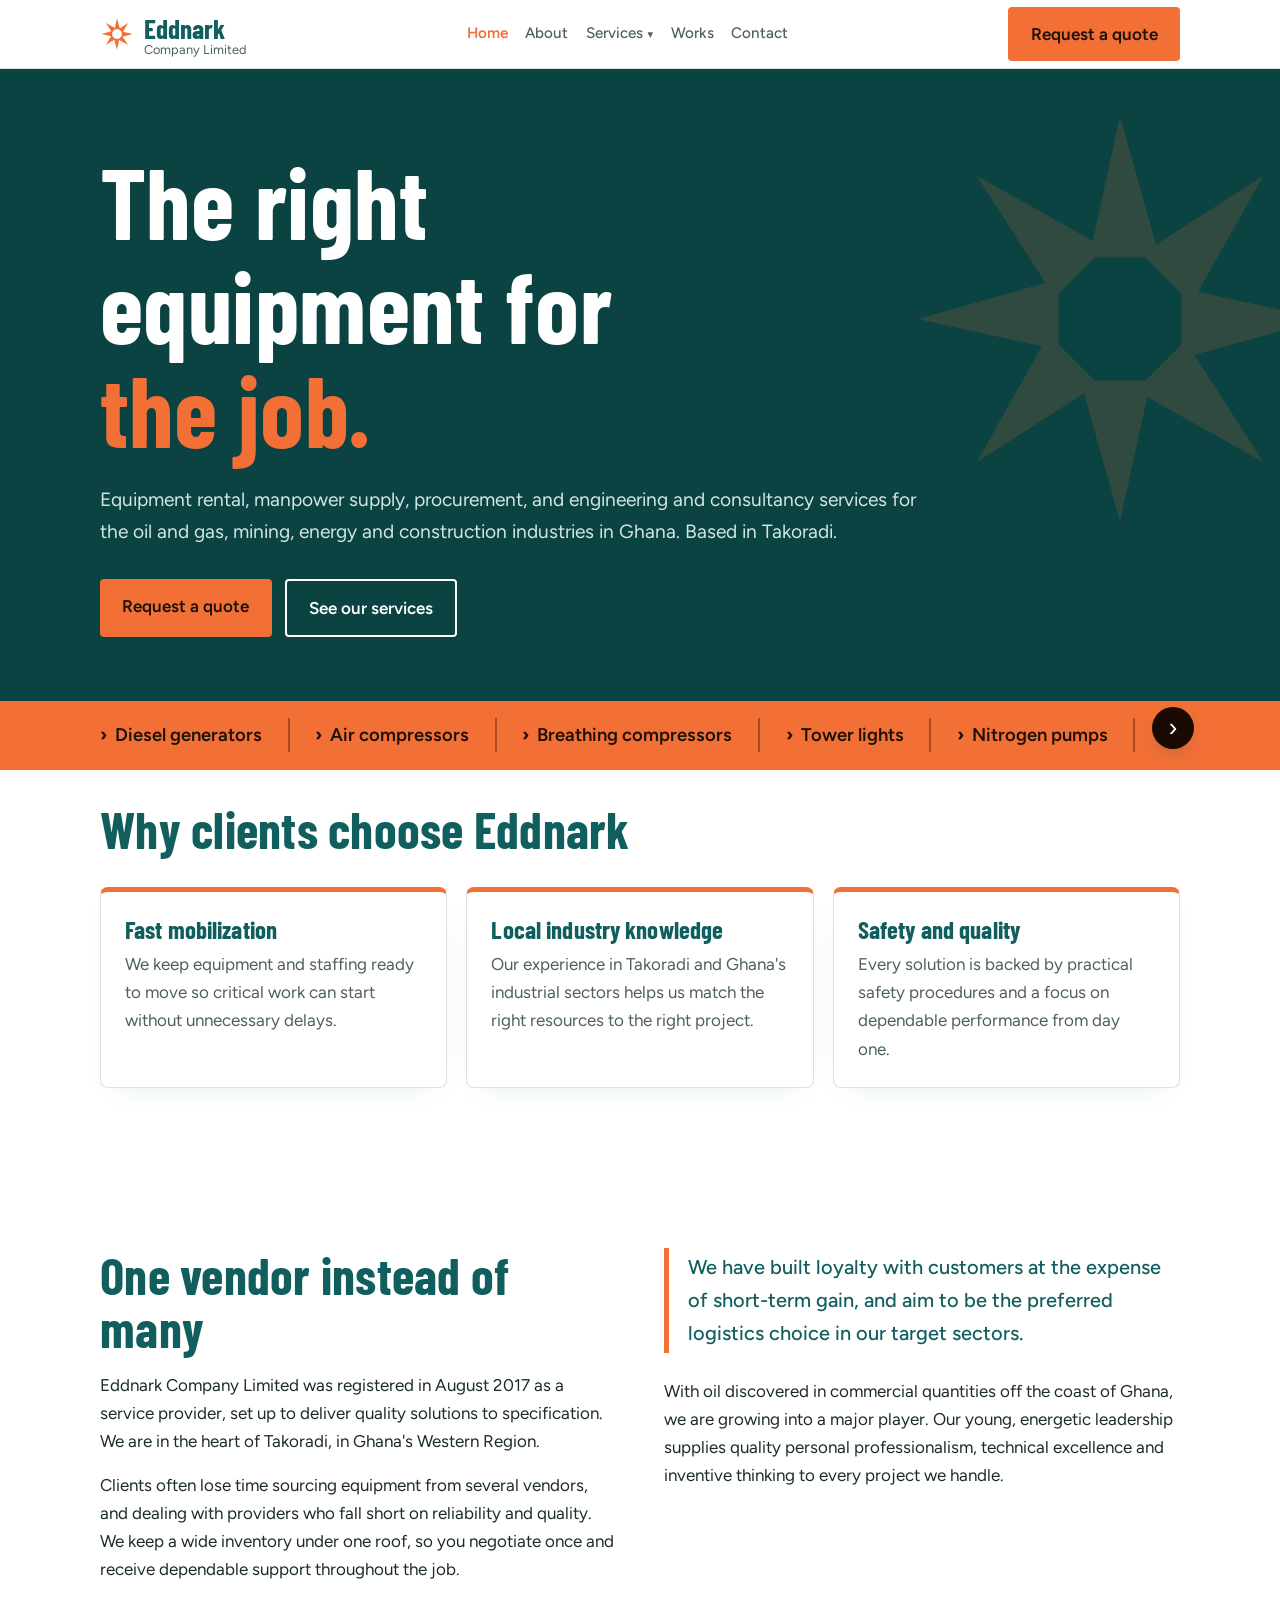
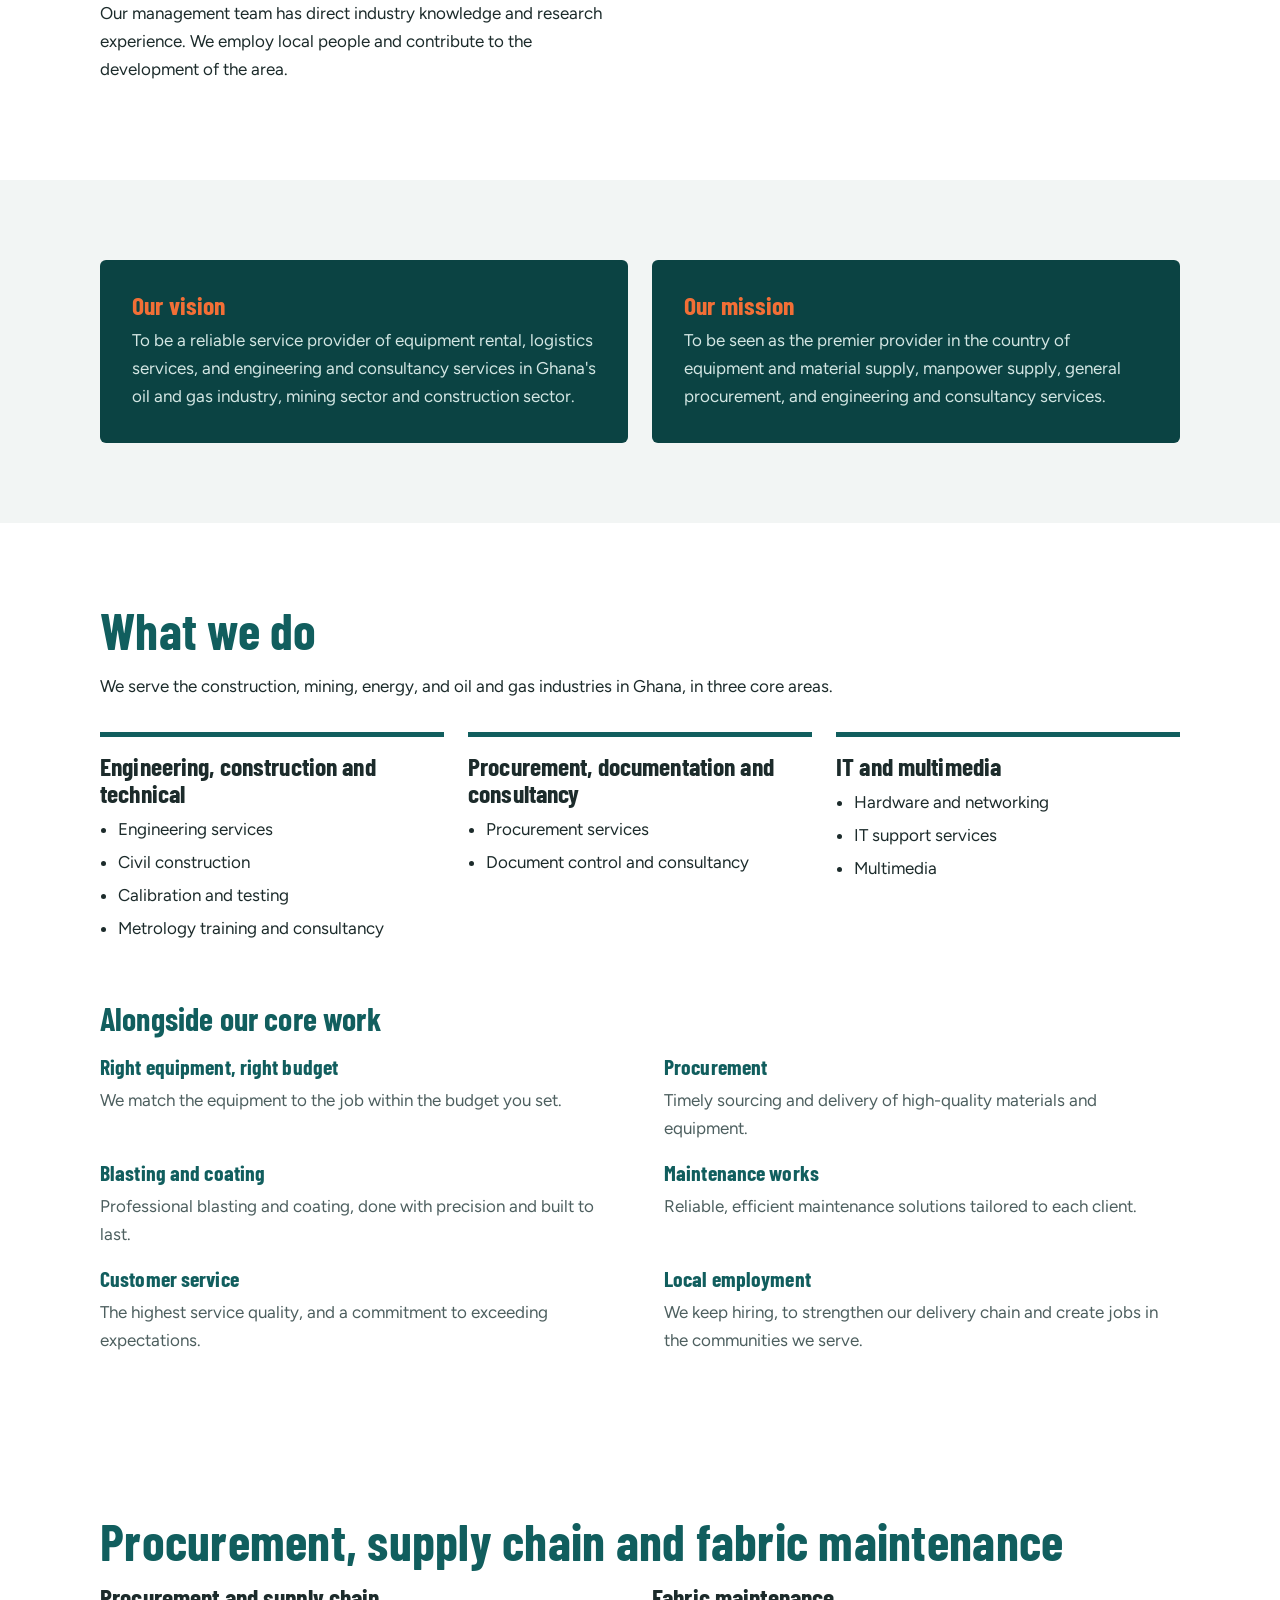
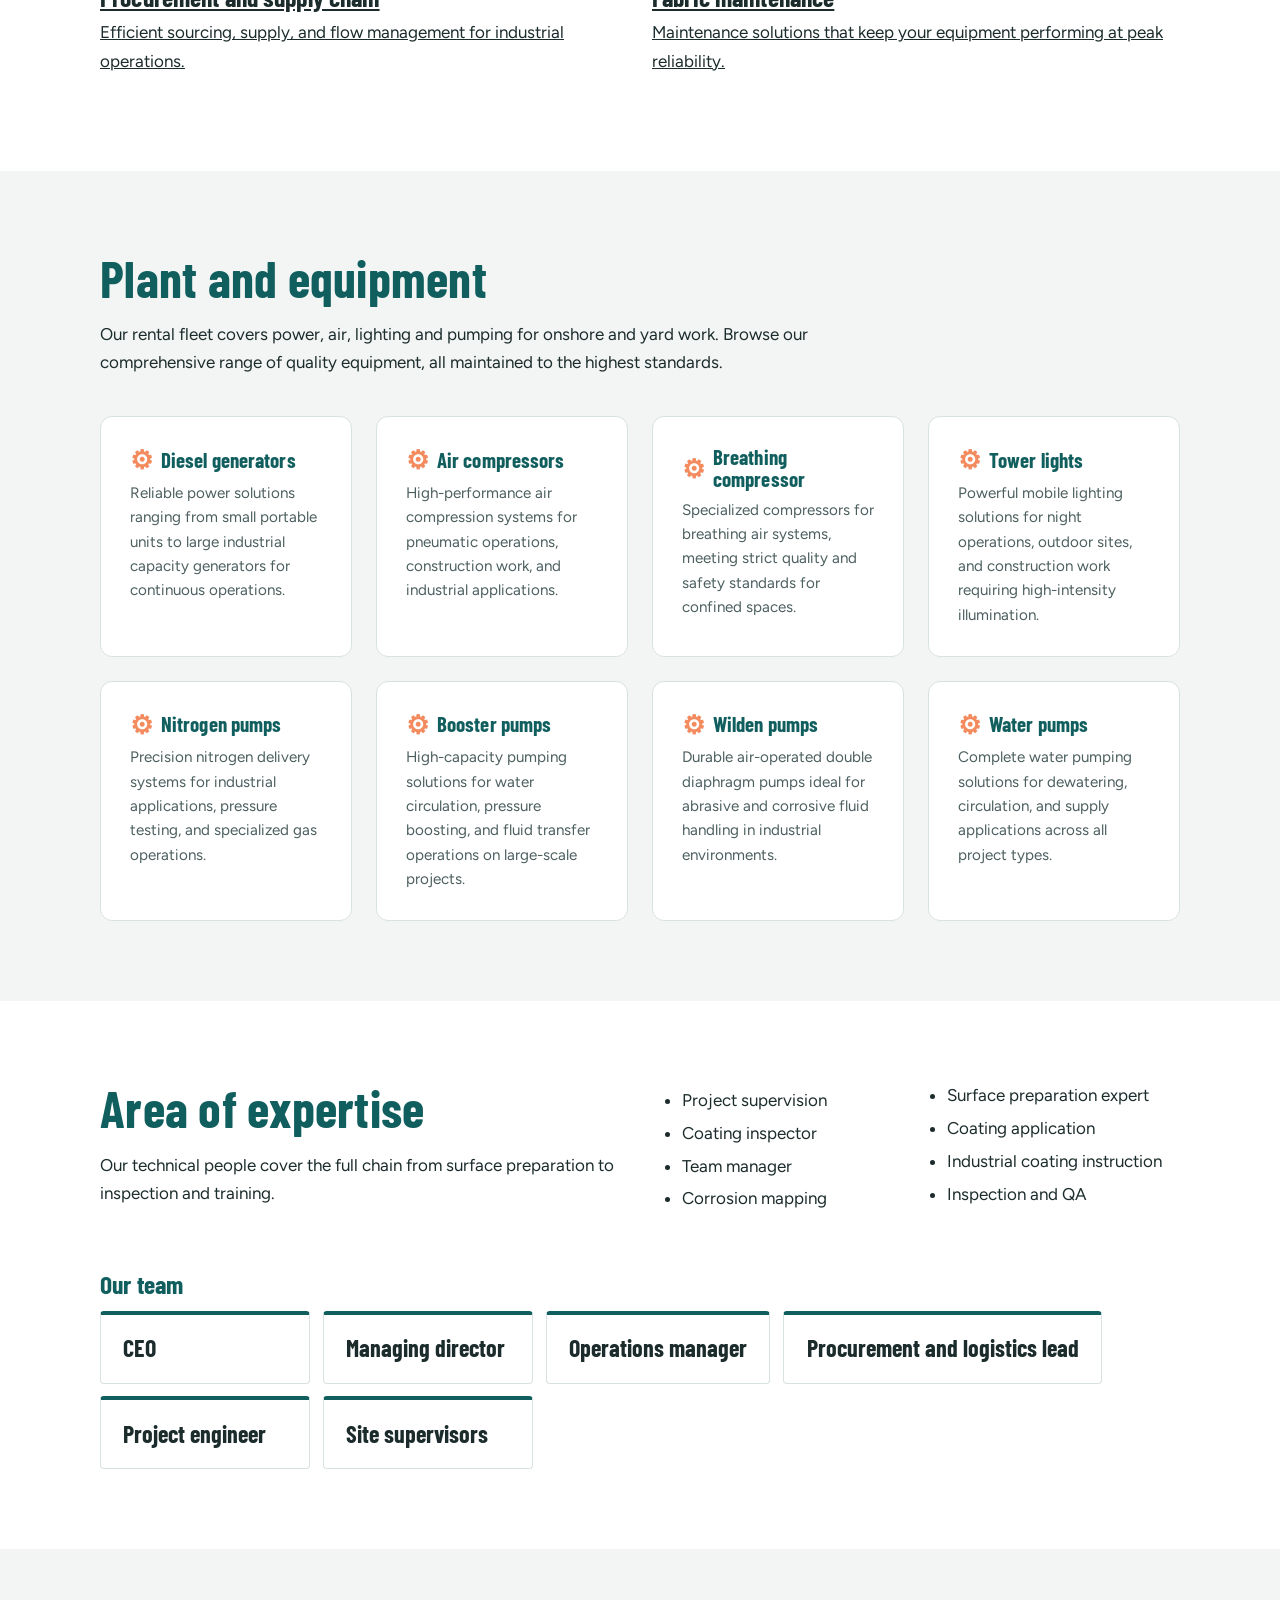
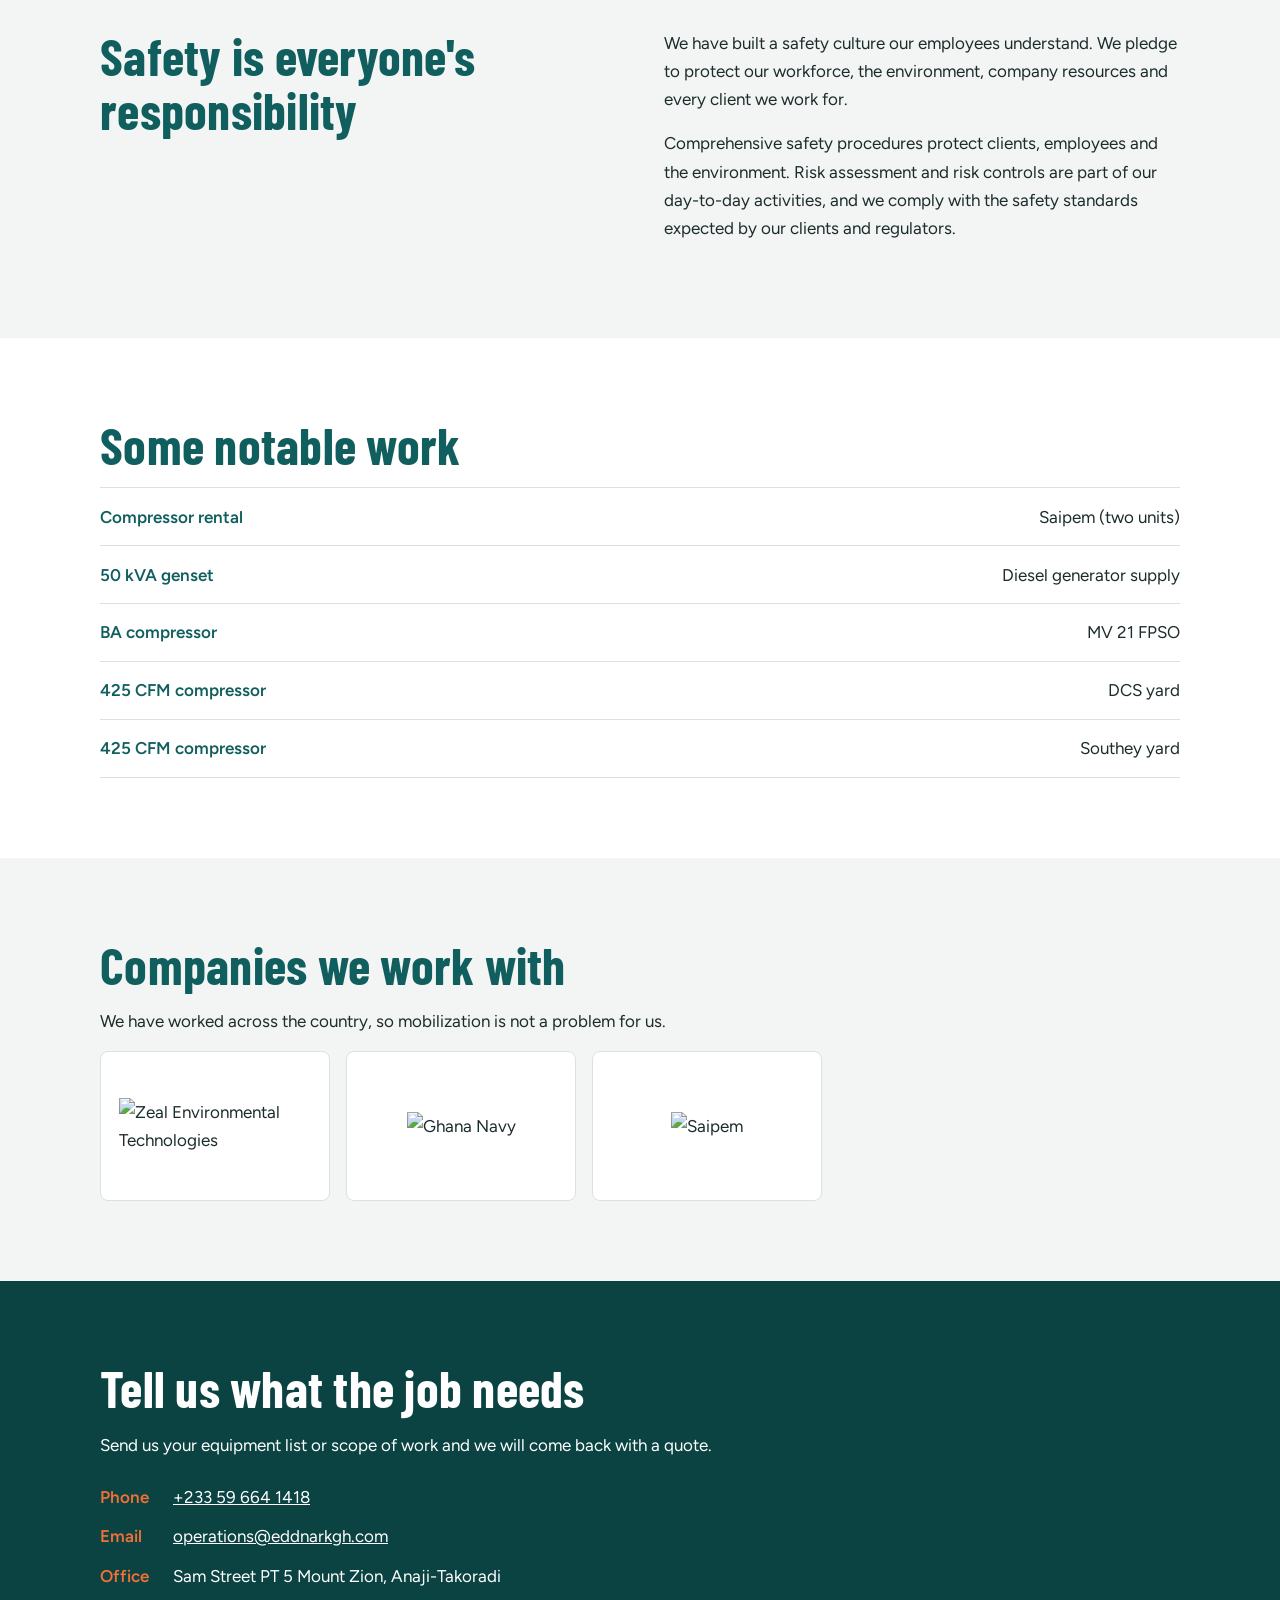
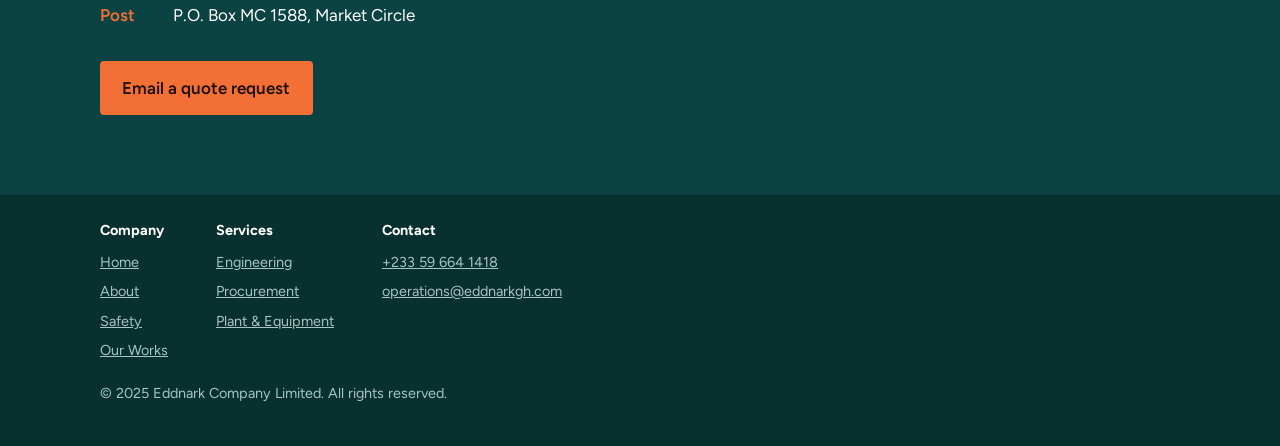
==== commit 34a6170f: "Modernize Plant and equipment section with grid layout and cards" ====
--- a/index.html
+++ b/index.html
@@ -29,8 +29,8 @@
 nav{display:flex;gap:1.1rem;flex-wrap:wrap;font-size:.95rem;font-weight:500}
 nav a{text-decoration:none;color:var(--mute);padding:.25rem 0}
 nav a:hover{color:var(--orange)}
-.btn{display:inline-block;background:var(--orange);color:#1c1008;font-weight:600;text-decoration:none;padding:.8rem 1.4rem;border-radius:4px}
-.btn:hover{background:#ff8550}
+.btn{display:inline-block;background:var(--orange);color:#1c1008;font-weight:600;text-decoration:none;padding:.8rem 1.4rem;border-radius:4px;transition:all .2s ease}
+.btn:hover{background:#ff8550;transform:translateY(-2px);box-shadow:0 8px 20px -8px rgba(242,111,54,.35)}
 .btn.ghost{background:transparent;color:inherit;border:2px solid currentColor}
 .hero{background:var(--teal-d);color:var(--on-teal);padding:5rem 0 0;overflow:hidden;position:relative}
 .hero h1{font-size:clamp(3rem,9vw,6.2rem);max-width:13ch}
@@ -46,7 +46,8 @@
 .alt{background:var(--soft)}
 .trust{padding-top:2rem}
 .trust-grid{display:grid;grid-template-columns:repeat(3,1fr);gap:1.2rem;margin-top:2rem}
-.trust-card{background:var(--bg);border:1px solid var(--line);border-top:5px solid var(--orange);padding:1.5rem;border-radius:8px;box-shadow:0 10px 30px -20px rgba(17,94,94,.24)}
+.trust-card{background:var(--bg);border:1px solid var(--line);border-top:5px solid var(--orange);padding:1.5rem;border-radius:8px;box-shadow:0 10px 30px -20px rgba(17,94,94,.24);transition:all .3s ease}
+.trust-card:hover{transform:translateY(-4px);box-shadow:0 16px 40px -16px rgba(17,94,94,.32)}
 .trust-card h3{font-size:1.55rem;color:var(--teal)}
 .trust-card p{margin:0;color:var(--mute)}
 .svc{display:grid;grid-template-columns:repeat(3,1fr);gap:1.5rem}
@@ -60,6 +61,15 @@
 .comp{display:grid;grid-template-columns:repeat(2,1fr);gap:1.2rem 3rem}
 .comp h3{font-size:1.35rem;color:var(--teal)}
 .comp p{margin:0;color:var(--mute)}
+#equipment .wrap>p{margin-bottom:2.5rem}
+.equipment-grid{display:grid;grid-template-columns:repeat(auto-fit,minmax(250px,1fr));gap:1.5rem;margin-top:2rem}
+.equipment-card{background:var(--bg);border:1px solid var(--line);border-radius:12px;padding:1.8rem;transition:all .35s cubic-bezier(.4,0,.2,1);position:relative;overflow:hidden;cursor:pointer}
+.equipment-card::before{content:'';position:absolute;top:0;left:0;right:0;height:4px;background:linear-gradient(90deg,var(--orange),var(--teal));opacity:0;transition:opacity .3s ease}
+.equipment-card:hover{transform:translateY(-8px);box-shadow:0 20px 50px -20px rgba(17,94,94,.25);border-color:var(--orange)}
+.equipment-card:hover::before{opacity:1}
+.equipment-card h3{font-size:1.3rem;color:var(--teal);margin-bottom:.5rem;display:flex;align-items:center;gap:.5rem}
+.equipment-card h3::before{content:'⚙';font-size:1.6rem;color:var(--orange);opacity:.8}
+.equipment-card p{margin:0;color:var(--mute);font-size:.95rem;line-height:1.6}
 .tags{display:flex;flex-wrap:wrap;gap:.6rem;list-style:none;margin:0;padding:0}
 .tags li{border:1.5px solid var(--teal);color:var(--ink);padding:.45rem .95rem;border-radius:999px;font-weight:500}
 .team{display:flex;flex-wrap:wrap;gap:.6rem;list-style:none;padding:0;margin:0}
@@ -78,7 +88,7 @@
 .contact dt{color:var(--orange);font-weight:600}
 .contact dd{margin:0}
 footer{background:#08302f;color:#a9c4c1;padding:1.5rem 0;font-size:.9rem}
-@media (max-width:820px){.two,.svc,.mv,.comp,.trust-grid{grid-template-columns:1fr}section{padding:3.5rem 0}nav{display:none}}
+@media (max-width:820px){.two,.svc,.mv,.comp,.trust-grid{grid-template-columns:1fr}section{padding:3.5rem 0}nav{display:none}.equipment-grid{grid-template-columns:1fr}}
 @media (prefers-reduced-motion:no-preference){.hero h1,.hero p,.hero .cta{animation:rise .7s ease both}.hero p{animation-delay:.12s}.hero .cta{animation-delay:.24s}@keyframes rise{from{opacity:0;transform:translateY(16px)}to{opacity:1;transform:translateY(0)}}}
 .bar nav{flex-wrap:wrap}nav a[aria-current="page"]{color:var(--orange);font-weight:600}@media (max-width:820px){nav{display:flex;order:3;width:100%;overflow-x:auto;white-space:nowrap;gap:1.1rem;padding:.5rem 0}nav a{padding:.25rem 0}}.dd{position:relative;display:flex;align-items:center;gap:.3rem}.dd-c{font-size:.7rem;color:var(--mute)}
 .dd-m{display:none;position:absolute;top:100%;left:-.8rem;min-width:230px;flex-direction:column;background:var(--bg);border:1px solid var(--line);border-radius:6px;box-shadow:0 18px 40px -16px rgba(16,28,28,.22);padding:.5rem}.dd-m a{padding:.55rem .8rem;border-radius:4px}.dd-m a:hover{background:var(--soft)}
@@ -133,7 +143,7 @@
 </article>
 <article class="trust-card">
 <h3>Local industry knowledge</h3>
-<p>Our experience in Takoradi and Ghana’s industrial sectors helps us match the right resources to the right project.</p>
+<p>Our experience in Takoradi and Ghana's industrial sectors helps us match the right resources to the right project.</p>
 </article>
 <article class="trust-card">
 <h3>Safety and quality</h3>
@@ -191,10 +201,41 @@
 <section id="equipment" class="alt">
 <div class="wrap">
 <h2>Plant and equipment</h2>
-<p>Our rental fleet covers power, air, lighting and pumping for onshore and yard work.</p>
-<ul class="tags hs" aria-label="Plant and equipment">
-<li>Diesel generators</li><li>Air compressors</li><li>Breathing compressor</li><li>Tower lights</li><li>Nitrogen pumps</li><li>Booster pump</li><li>Wilden pumps</li>
-</ul>
+<p>Our rental fleet covers power, air, lighting and pumping for onshore and yard work. Browse our comprehensive range of quality equipment, all maintained to the highest standards.</p>
+<div class="equipment-grid">
+<article class="equipment-card">
+<h3>Diesel generators</h3>
+<p>Reliable power solutions ranging from small portable units to large industrial capacity generators for continuous operations.</p>
+</article>
+<article class="equipment-card">
+<h3>Air compressors</h3>
+<p>High-performance air compression systems for pneumatic operations, construction work, and industrial applications.</p>
+</article>
+<article class="equipment-card">
+<h3>Breathing compressor</h3>
+<p>Specialized compressors for breathing air systems, meeting strict quality and safety standards for confined spaces.</p>
+</article>
+<article class="equipment-card">
+<h3>Tower lights</h3>
+<p>Powerful mobile lighting solutions for night operations, outdoor sites, and construction work requiring high-intensity illumination.</p>
+</article>
+<article class="equipment-card">
+<h3>Nitrogen pumps</h3>
+<p>Precision nitrogen delivery systems for industrial applications, pressure testing, and specialized gas operations.</p>
+</article>
+<article class="equipment-card">
+<h3>Booster pumps</h3>
+<p>High-capacity pumping solutions for water circulation, pressure boosting, and fluid transfer operations on large-scale projects.</p>
+</article>
+<article class="equipment-card">
+<h3>Wilden pumps</h3>
+<p>Durable air-operated double diaphragm pumps ideal for abrasive and corrosive fluid handling in industrial environments.</p>
+</article>
+<article class="equipment-card">
+<h3>Water pumps</h3>
+<p>Complete water pumping solutions for dewatering, circulation, and supply applications across all project types.</p>
+</article>
+</div>
 </div>
 </section>
 
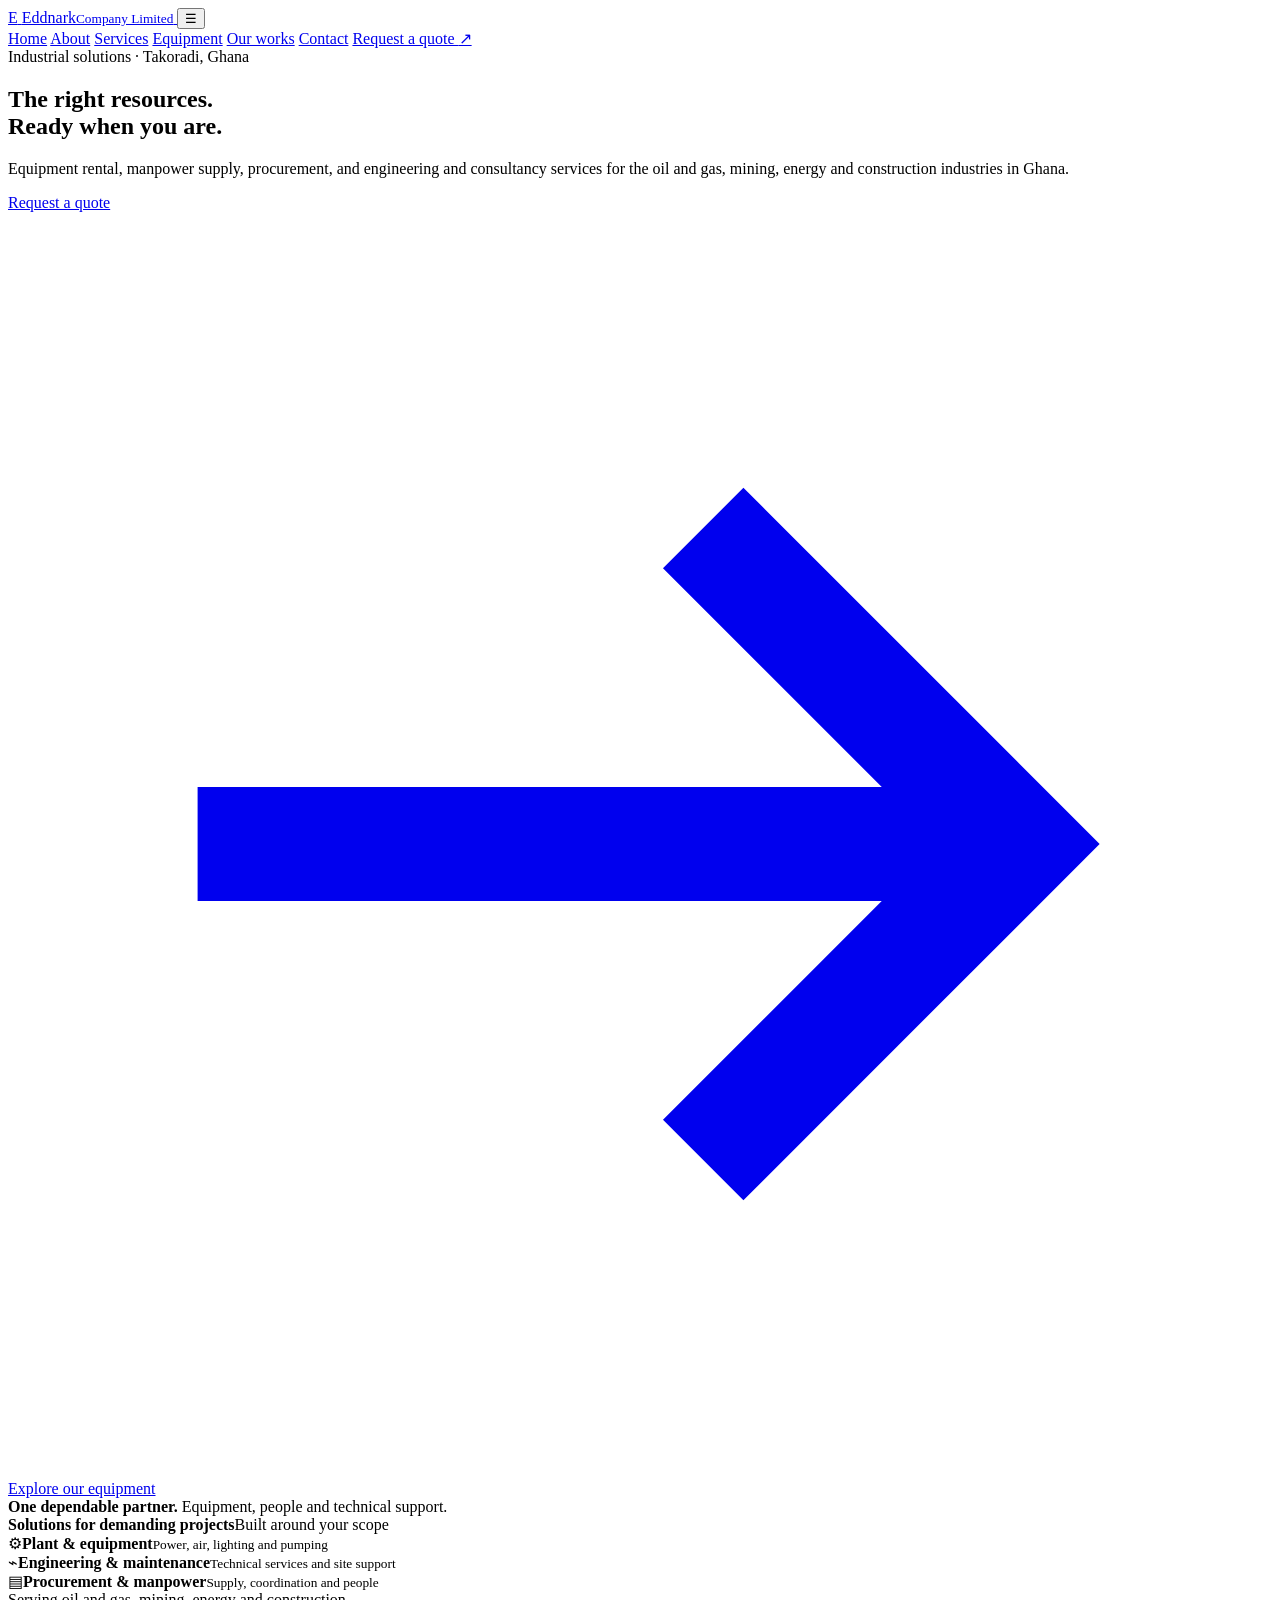
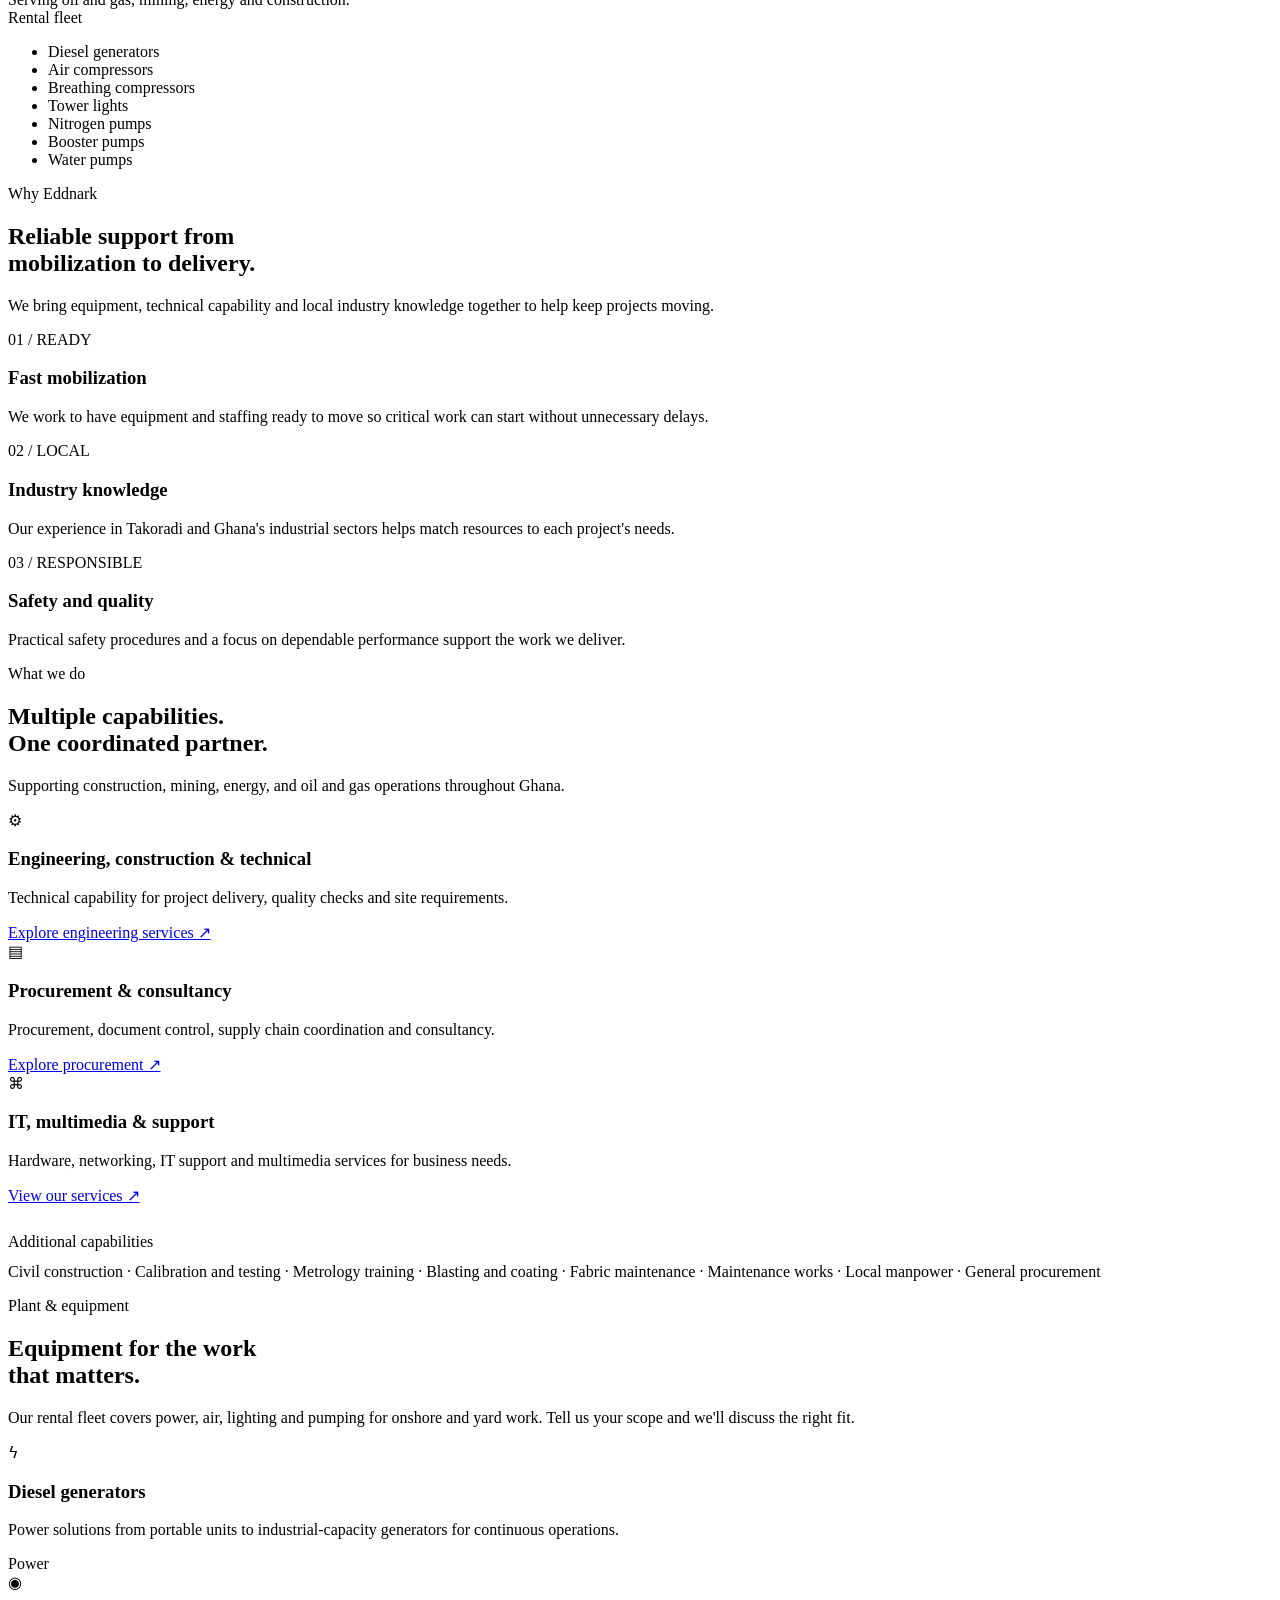
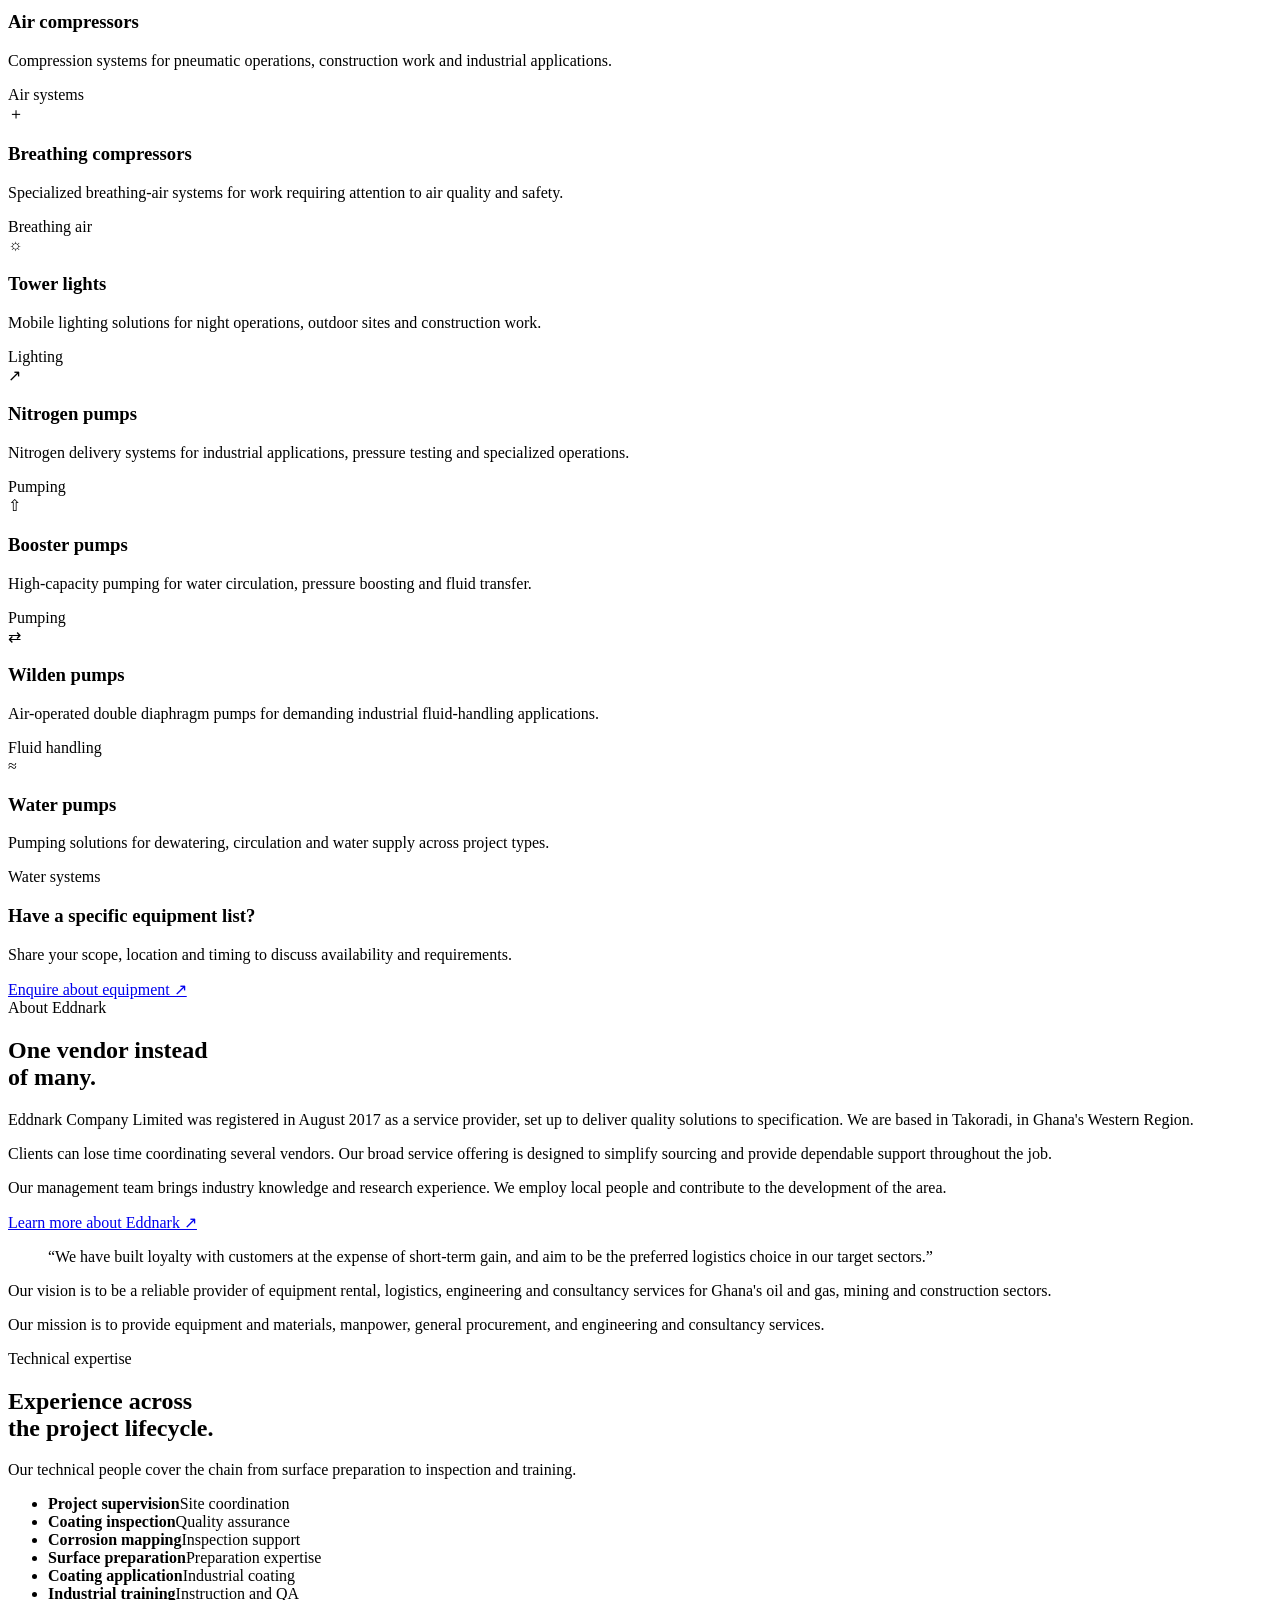
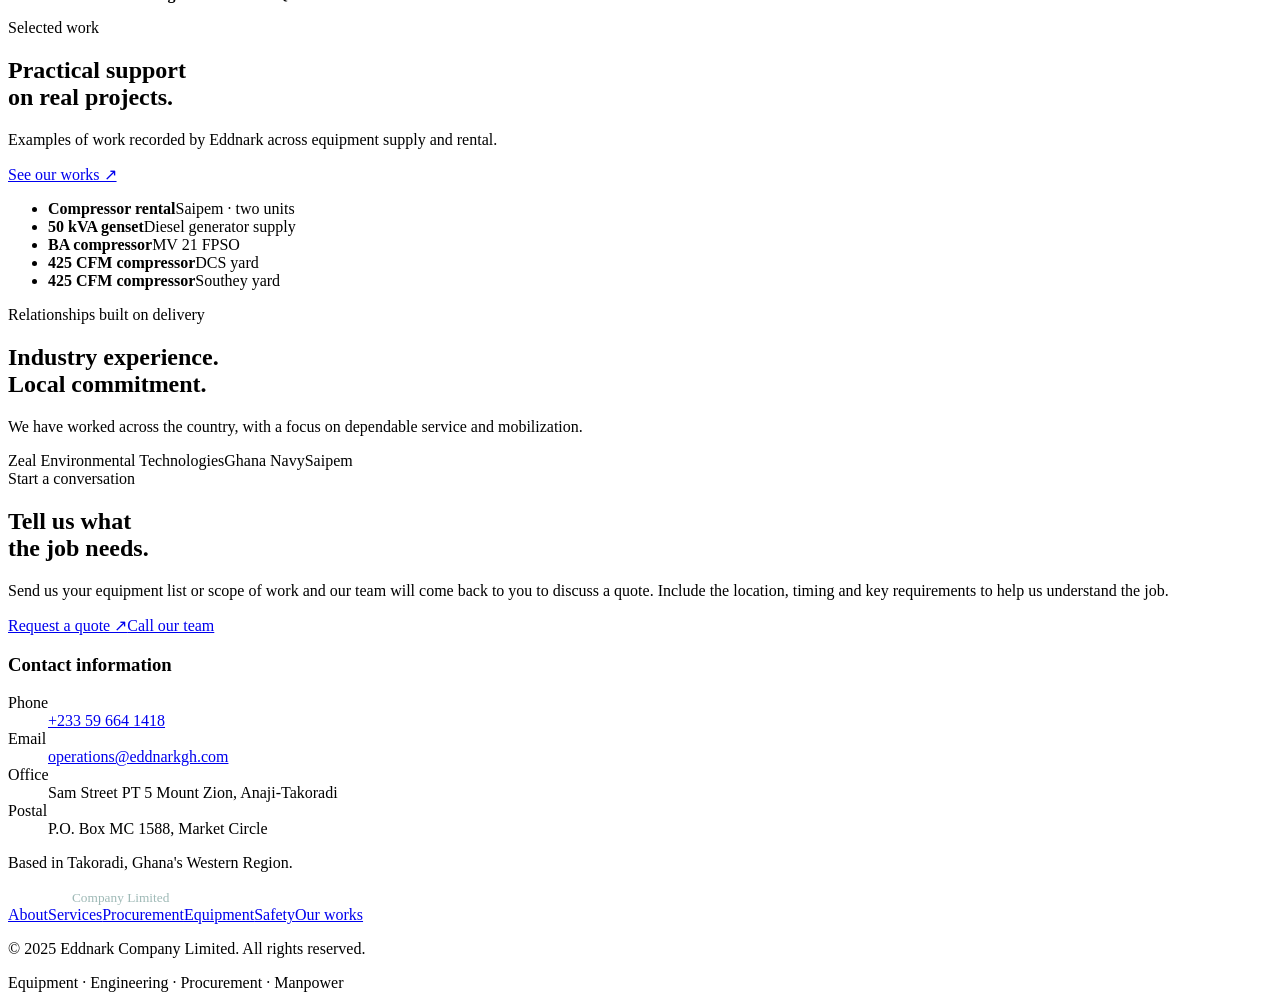
==== commit a5dfdd4a: "Redesign homepage with modern corporate layout" ====
--- a/index.html
+++ b/index.html
@@ -3,303 +3,168 @@
 <head>
 <meta charset="utf-8">
 <meta name="viewport" content="width=device-width, initial-scale=1, viewport-fit=cover">
-<title>Eddnark Company Limited | Equipment Rental, Manpower, Procurement and Engineering in Takoradi, Ghana</title>
+<meta name="theme-color" content="#0b2526">
+<meta name="description" content="Equipment rental, manpower supply, procurement, engineering and consultancy services for Ghana's oil and gas, mining, energy and construction industries. Based in Takoradi.">
+<title>Eddnark Company Limited | Equipment, Engineering & Procurement</title>
 <link rel="preconnect" href="https://fonts.googleapis.com">
-<link href="https://fonts.googleapis.com/css2?family=Barlow+Condensed:wght@600;700&family=Figtree:wght@400;500;600&display=swap" rel="stylesheet">
+<link rel="preconnect" href="https://fonts.gstatic.com" crossorigin>
+<link href="https://fonts.googleapis.com/css2?family=DM+Sans:wght@400;500;600;700&family=Manrope:wght@400;500;600;700;800&display=swap" rel="stylesheet">
+<link rel="icon" href="favicon.ico" sizes="any">
+<link rel="icon" type="image/png" sizes="32x32" href="favicon-32.png">
+<link rel="apple-touch-icon" href="apple-touch-icon.png">
 <style>
-:root{--teal:#115e5e;--teal-d:#0b4343;--orange:#f26f36;--bg:#ffffff;--soft:#f2f5f4;--ink:#1c2b2b;--mute:#4d5f5f;--line:#d9e2e0;--on-teal:#ffffff;
-box-sizing:border-box;padding-top:env(safe-area-inset-top,0px);padding-bottom:env(safe-area-inset-bottom,0px)}
-@media (prefers-color-scheme:dark){:root:not([data-theme="light"]){--bg:#0d1a1a;--soft:#132424;--ink:#e8f0ee;--mute:#a6b9b6;--line:#23393a;--teal:#2a8a86}}
-:root[data-theme="dark"]{--bg:#0d1a1a;--soft:#132424;--ink:#e8f0ee;--mute:#a6b9b6;--line:#23393a;--teal:#2a8a86}
-html{scroll-behavior:smooth;scroll-padding-top:calc(72px + env(safe-area-inset-top,0px))}
-*,*::before,*::after{box-sizing:border-box}
-body{margin:0;background:var(--bg);color:var(--ink);font:400 1.0625rem/1.65 Figtree,system-ui,-apple-system,"Segoe UI",sans-serif}
-h1,h2,h3{font-family:"Barlow Condensed","Arial Narrow",Impact,sans-serif;line-height:1.05;margin:0;font-weight:700;letter-spacing:.005em}
-h2{font-size:clamp(2.2rem,5vw,3.2rem);color:var(--teal);margin-bottom:1rem}
-h3{font-size:1.6rem;margin-bottom:.5rem}
-p{margin:0 0 1rem;max-width:68ch}
-a{color:inherit}
-:focus-visible{outline:3px solid var(--orange);outline-offset:3px}
-.wrap{max-width:1120px;margin:0 auto;padding:0 1.25rem}
-section{padding:5rem 0}
-header{position:sticky;top:env(safe-area-inset-top,0px);z-index:10;background:var(--bg);border-bottom:1px solid var(--line)}
-.bar{display:flex;align-items:center;justify-content:space-between;gap:1rem;min-height:68px;flex-wrap:wrap}
-.brand{display:flex;align-items:center;gap:.6rem;text-decoration:none;font:700 1.7rem "Barlow Condensed",sans-serif;color:var(--teal)}
-.brand small{font:400 .8rem Figtree,sans-serif;color:var(--mute);display:block;line-height:1}
-nav{display:flex;gap:1.1rem;flex-wrap:wrap;font-size:.95rem;font-weight:500}
-nav a{text-decoration:none;color:var(--mute);padding:.25rem 0}
-nav a:hover{color:var(--orange)}
-.btn{display:inline-block;background:var(--orange);color:#1c1008;font-weight:600;text-decoration:none;padding:.8rem 1.4rem;border-radius:4px;transition:all .2s ease}
-.btn:hover{background:#ff8550;transform:translateY(-2px);box-shadow:0 8px 20px -8px rgba(242,111,54,.35)}
-.btn.ghost{background:transparent;color:inherit;border:2px solid currentColor}
-.hero{background:var(--teal-d);color:var(--on-teal);padding:5rem 0 0;overflow:hidden;position:relative}
-.hero h1{font-size:clamp(3rem,9vw,6.2rem);max-width:13ch}
-.hero h1 span{color:var(--orange)}
-.hero p{font-size:1.2rem;color:#d3e6e3;margin:1.4rem 0 2rem}
-.hero .cta{display:flex;gap:.8rem;flex-wrap:wrap}
-.fleet{margin-top:4rem;background:var(--orange);color:#1c1008;padding:1.1rem 0}
-.fleet ul{list-style:none;margin:0;padding:0;display:flex;flex-wrap:wrap;gap:.4rem 2rem;font-weight:600}
-.fleet li::before{content:"\203A";margin-right:.5rem;font-weight:700}
-.sun{position:absolute;right:-60px;top:30px;width:min(440px,60vw);opacity:.16}
-.two{display:grid;grid-template-columns:1fr 1fr;gap:3rem}
-.quote{border-left:5px solid var(--orange);padding:.2rem 0 .2rem 1.2rem;font-size:1.25rem;color:var(--teal);font-weight:500;max-width:40ch}
-.alt{background:var(--soft)}
-.trust{padding-top:2rem}
-.trust-grid{display:grid;grid-template-columns:repeat(3,1fr);gap:1.2rem;margin-top:2rem}
-.trust-card{background:var(--bg);border:1px solid var(--line);border-top:5px solid var(--orange);padding:1.5rem;border-radius:8px;box-shadow:0 10px 30px -20px rgba(17,94,94,.24);transition:all .3s ease}
-.trust-card:hover{transform:translateY(-4px);box-shadow:0 16px 40px -16px rgba(17,94,94,.32)}
-.trust-card h3{font-size:1.55rem;color:var(--teal)}
-.trust-card p{margin:0;color:var(--mute)}
-.svc{display:grid;grid-template-columns:repeat(3,1fr);gap:1.5rem}
-.svc>div{border-top:5px solid var(--teal);padding-top:1rem}
-.svc ul,.plain{margin:0;padding-left:1.1rem}
-.svc li,.plain li{margin:.3rem 0}
-.mv{display:grid;grid-template-columns:1fr 1fr;gap:1.5rem}
-.mv>div{background:var(--teal-d);color:#fff;padding:2rem;border-radius:6px}
-.mv h3{color:var(--orange)}
-.mv p{margin:0;color:#d3e6e3}
-.comp{display:grid;grid-template-columns:repeat(2,1fr);gap:1.2rem 3rem}
-.comp h3{font-size:1.35rem;color:var(--teal)}
-.comp p{margin:0;color:var(--mute)}
-#equipment .wrap>p{margin-bottom:2.5rem}
-.equipment-grid{display:grid;grid-template-columns:repeat(auto-fit,minmax(250px,1fr));gap:1.5rem;margin-top:2rem}
-.equipment-card{background:var(--bg);border:1px solid var(--line);border-radius:12px;padding:1.8rem;transition:all .35s cubic-bezier(.4,0,.2,1);position:relative;overflow:hidden;cursor:pointer}
-.equipment-card::before{content:'';position:absolute;top:0;left:0;right:0;height:4px;background:linear-gradient(90deg,var(--orange),var(--teal));opacity:0;transition:opacity .3s ease}
-.equipment-card:hover{transform:translateY(-8px);box-shadow:0 20px 50px -20px rgba(17,94,94,.25);border-color:var(--orange)}
-.equipment-card:hover::before{opacity:1}
-.equipment-card h3{font-size:1.3rem;color:var(--teal);margin-bottom:.5rem;display:flex;align-items:center;gap:.5rem}
-.equipment-card h3::before{content:'⚙';font-size:1.6rem;color:var(--orange);opacity:.8}
-.equipment-card p{margin:0;color:var(--mute);font-size:.95rem;line-height:1.6}
-.tags{display:flex;flex-wrap:wrap;gap:.6rem;list-style:none;margin:0;padding:0}
-.tags li{border:1.5px solid var(--teal);color:var(--ink);padding:.45rem .95rem;border-radius:999px;font-weight:500}
-.team{display:flex;flex-wrap:wrap;gap:.6rem;list-style:none;padding:0;margin:0}
-.team li{background:var(--bg);border:1px solid var(--line);padding:.5rem 1rem;border-radius:4px}
-.works{list-style:none;margin:0;padding:0;border-top:1px solid var(--line)}
-.works li{display:flex;justify-content:space-between;gap:1rem;padding:.9rem 0;border-bottom:1px solid var(--line);flex-wrap:wrap}
-.works b{color:var(--teal);font-weight:600}
-.clients{display:grid;grid-template-columns:repeat(auto-fill,minmax(210px,1fr));gap:.8rem;list-style:none;padding:0;margin:0}
-.clients li{background:var(--soft);padding:1rem 1.2rem;font:700 1.35rem "Barlow Condensed",sans-serif;color:var(--teal);border-radius:4px}
-.logos{margin:2rem 0 0;max-width:760px}
-@media (prefers-color-scheme:dark){:root:not([data-theme="light"]) .logos{background:#fff;border-radius:8px;padding:1.5rem}}
-:root[data-theme="dark"] .logos{background:#fff;border-radius:8px;padding:1.5rem}.logos img{display:block;width:100%;height:auto}
-.contact{background:var(--teal-d);color:#fff}
-.contact h2{color:#fff}
-.contact dl{display:grid;grid-template-columns:auto 1fr;gap:.7rem 1.5rem;margin:1.5rem 0 2rem}
-.contact dt{color:var(--orange);font-weight:600}
-.contact dd{margin:0}
-footer{background:#08302f;color:#a9c4c1;padding:1.5rem 0;font-size:.9rem}
-@media (max-width:820px){.two,.svc,.mv,.comp,.trust-grid{grid-template-columns:1fr}section{padding:3.5rem 0}nav{display:none}.equipment-grid{grid-template-columns:1fr}}
-@media (prefers-reduced-motion:no-preference){.hero h1,.hero p,.hero .cta{animation:rise .7s ease both}.hero p{animation-delay:.12s}.hero .cta{animation-delay:.24s}@keyframes rise{from{opacity:0;transform:translateY(16px)}to{opacity:1;transform:translateY(0)}}}
-.bar nav{flex-wrap:wrap}nav a[aria-current="page"]{color:var(--orange);font-weight:600}@media (max-width:820px){nav{display:flex;order:3;width:100%;overflow-x:auto;white-space:nowrap;gap:1.1rem;padding:.5rem 0}nav a{padding:.25rem 0}}.dd{position:relative;display:flex;align-items:center;gap:.3rem}.dd-c{font-size:.7rem;color:var(--mute)}
-.dd-m{display:none;position:absolute;top:100%;left:-.8rem;min-width:230px;flex-direction:column;background:var(--bg);border:1px solid var(--line);border-radius:6px;box-shadow:0 18px 40px -16px rgba(16,28,28,.22);padding:.5rem}.dd-m a{padding:.55rem .8rem;border-radius:4px}.dd-m a:hover{background:var(--soft)}
-.dd:hover .dd-m,.dd:focus-within .dd-m{display:flex}.dd.on>a{color:var(--orange);font-weight:600}
-.foot-cols{display:flex;gap:3rem;flex-wrap:wrap;margin-bottom:1.2rem}.foot-cols div{display:flex;flex-direction:column;gap:.35rem}.foot-cols b{color:#fff;margin-bottom:.2rem}
-@media (max-width:820px){.dd{gap:1.1rem}.dd-c{display:none}.dd-m{display:flex;position:static;flex-direction:row;border:0;box-shadow:none;background:none;padding:0;min-width:0;gap:1.1rem}.dd-m a{padding:0;margin:0}}
-
-.hs{display:flex;gap:.8rem;overflow-x:auto;scroll-snap-type:x proximity;overscroll-behavior-x:contain;-webkit-overflow-scrolling:touch;scrollbar-width:thin;scrollbar-color:var(--orange) transparent}.hs.drag{scroll-snap-type:none;cursor:grabbing}.hs>*{flex:0 0 auto;scroll-snap-align:start}
-.hs-w{position:relative}
-.hs-b{position:absolute;top:calc(50% - .45rem);transform:translateY(-50%);width:42px;height:42px;border-radius:50%;border:0;background:var(--orange);color:#1a0a03;font-size:1.6rem;line-height:1;cursor:pointer;display:flex;align-items:center;justify-content:center;box-shadow:0 8px 18px -10px rgba(17,94,94,.5)}
-.hs-b.l{left:-14px}.hs-b.r{right:-14px}.hs-b:hover{background:#ff8550}.hs-b[hidden]{display:none}
-@media (pointer:coarse){.hs-b{display:none}}
-.fleet .hs{scrollbar-width:none;gap:0;padding:0;flex-wrap:nowrap}.fleet .hs::-webkit-scrollbar{display:none}
-.fleet .hs li{padding:.1rem 1.6rem .1rem 0;margin-right:1.6rem;font-size:1.15rem;border-right:2px solid rgba(26,10,3,.35);white-space:nowrap}.fleet .hs li:last-child{border:0;margin-right:0}
-.fleet .hs-b{background:#1a0a03;color:#fff}
-.tags.hs li{padding:.7rem 1.5rem;font-size:1.1rem;white-space:nowrap}
-.team.hs li{min-width:210px;padding:1.3rem 1.4rem;border-top:4px solid var(--teal);font:700 1.5rem/1.1 "Barlow Condensed",sans-serif}
-.hs-cards>div{flex:0 0 min(300px,80%);border-top:5px solid var(--teal);padding-top:1rem}
-.hs-logos{gap:1rem}.hs-logos .tile{flex:0 0 230px;height:150px;background:#fff;border:1px solid var(--line);border-radius:8px;display:flex;align-items:center;justify-content:center;padding:1.1rem}.hs-logos .tile img{display:block;max-width:100%;max-height:100%;object-fit:contain}.hs-cards h3{font-size:1.5rem;color:var(--teal)}.hs-cards p{margin:0;color:var(--mute)}
+:root{--ink:#172d2e;--muted:#5c7070;--teal:#0e6260;--deep:#0b2526;--deep2:#123638;--orange:#f47a42;--paper:#fff;--soft:#f3f7f6;--line:#dce6e4;--radius:18px;--shadow:0 18px 48px rgba(10,39,40,.10}
+*{box-sizing:border-box}html{scroll-behavior:smooth;scroll-padding-top:90px}body{margin:0;color:var(--ink);background:var(--paper);font:400 16px/1.7 "DM Sans",system-ui,-apple-system,"Segoe UI",sans-serif}a{color:inherit}img{max-width:100%}button,a{-webkit-tap-highlight-color:transparent}:focus-visible{outline:3px solid var(--orange);outline-offset:4px}.wrap{width:min(1160px,calc(100% - 40px));margin-inline:auto}.eyebrow{display:inline-flex;align-items:center;gap:10px;font-size:.76rem;letter-spacing:.15em;text-transform:uppercase;font-weight:800;color:var(--teal)}.eyebrow:before{content:"";width:25px;height:2px;background:var(--orange)}h1,h2,h3,p{margin-top:0}h1,h2,h3{font-family:Manrope,"DM Sans",sans-serif;letter-spacing:-.045em;line-height:1.12}h1{font-size:clamp(2.8rem,6.5vw,5.6rem);font-weight:800;max-width:780px;margin:22px 0}h1 span{color:#ff9a66}h2{font-size:clamp(2rem,4vw,3.4rem);font-weight:800;margin:15px 0 18px}h3{font-size:1.22rem;font-weight:800;margin-bottom:10px}p{color:var(--muted);margin-bottom:1rem}.btn{display:inline-flex;align-items:center;justify-content:center;gap:10px;min-height:50px;padding:13px 20px;border-radius:8px;background:var(--orange);color:#24150f;text-decoration:none;font-weight:800;border:1px solid transparent;transition:transform .2s ease,background .2s ease,box-shadow .2s ease}.btn:hover{background:#ff905d;transform:translateY(-2px);box-shadow:0 10px 25px #f47a4230}.btn-light{background:#fff;color:var(--deep)}.btn-outline{border-color:#ffffff70;background:transparent;color:#fff}.btn-outline:hover{background:#ffffff12}.btn svg{width:18px;height:18px}
+.site-header{position:sticky;top:0;z-index:50;background:#ffffffed;backdrop-filter:blur(16px);border-bottom:1px solid #dce6e4cc}.nav{min-height:82px;display:flex;align-items:center;justify-content:space-between;gap:24px}.brand{display:flex;align-items:center;gap:12px;text-decoration:none;color:var(--deep);font:800 1.12rem Manrope,sans-serif;letter-spacing:-.03em;line-height:1.1;white-space:nowrap}.brand-mark{width:42px;height:42px;display:grid;place-items:center;border-radius:12px;background:var(--deep);color:var(--orange)}.brand small{display:block;color:var(--muted);font:600 .67rem "DM Sans",sans-serif;letter-spacing:.13em;text-transform:uppercase;margin-top:4px}.nav-links{display:flex;align-items:center;gap:25px}.nav-links>a:not(.btn){text-decoration:none;color:#425b5b;font-weight:700;font-size:.9rem}.nav-links>a:not(.btn):hover{color:var(--teal)}.nav-links .btn{min-height:44px;padding:10px 15px}.menu-toggle{display:none;background:transparent;border:1px solid var(--line);border-radius:8px;padding:8px 11px;font-size:1.2rem;color:var(--deep)}
+.hero{position:relative;overflow:hidden;background:radial-gradient(ellipse at 85% 12%,#236365 0,transparent 38%),linear-gradient(120deg,var(--deep),#103536 70%,#164345);color:#fff;padding:92px 0 0}.hero:after{content:"";position:absolute;right:-130px;top:80px;width:480px;height:480px;border:1px solid #ffffff12;border-radius:50%;box-shadow:0 0 0 55px #ffffff08,0 0 0 110px #ffffff05;pointer-events:none}.hero-grid{position:relative;z-index:1;display:grid;grid-template-columns:1.2fr .8fr;gap:50px;align-items:center;padding-bottom:72px}.hero .eyebrow{color:#b8d8d4}.hero-copy>p{color:#d1e2df;font-size:1.12rem;max-width:650px}.hero-actions{display:flex;flex-wrap:wrap;gap:12px;margin-top:28px}.hero-note{display:flex;align-items:center;gap:12px;margin-top:30px;color:#c4d8d6;font-size:.88rem}.hero-note strong{color:#fff}.status-dot{width:9px;height:9px;border-radius:50%;background:#7ed2a6;box-shadow:0 0 0 5px #7ed2a61c}.hero-panel{position:relative;z-index:2;border:1px solid #ffffff24;border-radius:24px;padding:26px;background:linear-gradient(145deg,#ffffff13,#ffffff05);box-shadow:0 30px 80px #00000020;backdrop-filter:blur(10px)}.panel-top{display:flex;justify-content:space-between;gap:12px;align-items:center;border-bottom:1px solid #ffffff20;padding-bottom:18px;margin-bottom:18px}.panel-top span{font-size:.78rem;color:#c5d9d6}.panel-top b{font-size:.82rem;color:#fff}.panel-list{display:grid;gap:10px}.panel-item{display:flex;align-items:center;gap:13px;padding:13px;border-radius:12px;background:#ffffff0c}.panel-icon{width:43px;height:43px;flex:0 0 43px;display:grid;place-items:center;border-radius:10px;background:#f47a4220;color:#ff9a66;font-size:1.2rem}.panel-item strong{display:block;color:#fff;font-size:.94rem}.panel-item small{display:block;color:#c0d5d2;font-size:.78rem;margin-top:2px}.panel-foot{margin-top:16px;color:#c1d6d3;font-size:.78rem}.fleet{background:var(--orange);color:#2b1a12}.fleet-inner{display:flex;align-items:center;gap:25px;min-height:72px}.fleet-label{font-size:.72rem;font-weight:800;text-transform:uppercase;letter-spacing:.1em;white-space:nowrap}.fleet-list{display:flex;flex-wrap:wrap;gap:8px 24px;padding:0;margin:0;list-style:none;font-weight:700;font-size:.88rem}.fleet-list li:before{content:"↗";margin-right:7px}
+section{padding:88px 0}.section-head{display:flex;justify-content:space-between;align-items:end;gap:30px;margin-bottom:34px}.section-head>div{max-width:700px}.section-head>p{max-width:390px;margin-bottom:5px}.trust-grid{display:grid;grid-template-columns:repeat(3,1fr);gap:18px}.trust-card{border:1px solid var(--line);border-radius:var(--radius);padding:26px;background:#fff}.trust-card .num{font:800 .78rem Manrope,sans-serif;color:var(--orange);letter-spacing:.12em}.trust-card h3{margin-top:20px}.trust-card p{margin:0;font-size:.94rem}.split{display:grid;grid-template-columns:1fr 1fr;gap:64px;align-items:center}.about-card{background:var(--soft);border-radius:24px;padding:34px;border:1px solid var(--line)}.about-card blockquote{border-left:4px solid var(--orange);padding:3px 0 3px 20px;margin:0 0 20px;font:700 1.25rem/1.5 Manrope,sans-serif;color:var(--deep)}.about-card p:last-child{margin-bottom:0}.services{background:var(--soft)}.service-grid{display:grid;grid-template-columns:repeat(3,1fr);gap:18px}.service-card{padding:27px;background:#fff;border:1px solid var(--line);border-radius:var(--radius)}.service-card .panel-icon{margin-bottom:20px;background:#e7f1ef;color:var(--teal)}.service-card p{font-size:.93rem;margin-bottom:14px}.text-link{color:var(--teal);font-weight:800;text-decoration:none;font-size:.9rem}.text-link:hover{color:#b94b20}.equipment-grid{display:grid;grid-template-columns:repeat(4,1fr);gap:16px}.equipment-card{position:relative;overflow:hidden;display:flex;flex-direction:column;min-height:220px;border:1px solid var(--line);border-radius:16px;padding:23px;background:linear-gradient(145deg,#fff,#f7faf9);transition:transform .2s ease,box-shadow .2s ease,border-color .2s ease}.equipment-card:hover{transform:translateY(-4px);border-color:#a9c9c4;box-shadow:var(--shadow)}.equipment-card .equipment-icon{display:grid;place-items:center;width:48px;height:48px;border-radius:13px;background:#e8f2f0;color:var(--teal);font-size:1.35rem;margin-bottom:20px}.equipment-card p{font-size:.88rem;margin-bottom:0}.equipment-card .tag{margin-top:auto;padding-top:16px;font-size:.73rem;color:var(--teal);font-weight:800;text-transform:uppercase;letter-spacing:.08em}.equipment-cta{display:flex;justify-content:space-between;align-items:center;gap:24px;margin-top:28px;padding:25px 28px;border-radius:16px;background:var(--deep);color:#fff}.equipment-cta h3{margin-bottom:5px}.equipment-cta p{color:#c4d8d6;margin:0;font-size:.9rem}.equipment-cta .btn{white-space:nowrap}.work-list{border-top:1px solid var(--line);list-style:none;padding:0;margin:0}.work-list li{display:flex;justify-content:space-between;gap:16px;padding:17px 0;border-bottom:1px solid var(--line)}.work-list strong{color:var(--deep)}.work-list span{color:var(--muted);text-align:right}.clients{background:var(--soft)}.client-strip{display:flex;flex-wrap:wrap;gap:12px;margin-top:28px}.client-pill{background:#fff;border:1px solid var(--line);padding:13px 17px;border-radius:9px;font-weight:800;color:var(--teal);font-size:.9rem}.contact{background:var(--deep);color:#fff;position:relative;overflow:hidden}.contact-grid{display:grid;grid-template-columns:1fr .8fr;gap:70px;align-items:start}.contact h2{color:#fff}.contact .eyebrow{color:#b9d6d2}.contact-intro>p{color:#c4d8d6;max-width:580px}.contact-actions{display:flex;flex-wrap:wrap;gap:12px;margin-top:26px}.contact-details{padding:28px;border:1px solid #ffffff25;background:#ffffff09;border-radius:18px}.contact-details h3{color:#fff;margin-bottom:20px}.detail-row{display:grid;grid-template-columns:95px 1fr;gap:12px;padding:13px 0;border-bottom:1px solid #ffffff1c}.detail-row:last-child{border:0}.detail-row dt{color:#a9c8c4;font-size:.85rem}.detail-row dd{margin:0;color:#fff;font-weight:600;overflow-wrap:anywhere}.detail-row a{text-decoration:none}.detail-row a:hover{color:#ff9a66}.contact-note{font-size:.8rem;color:#a9c8c4;margin:20px 0 0}footer{background:#071c1d;color:#9eb9b6;padding:28px 0;font-size:.85rem}.footer-main{display:flex;align-items:center;justify-content:space-between;gap:24px}.footer-links{display:flex;flex-wrap:wrap;gap:20px}.footer-links a{color:#c2d4d2;text-decoration:none}.footer-links a:hover{color:#fff}.footer-bottom{border-top:1px solid #ffffff17;margin-top:22px;padding-top:18px;display:flex;justify-content:space-between;gap:15px;flex-wrap:wrap}.footer-bottom p{color:#9eb9b6;margin:0;font-size:.8rem}
+@media(max-width:980px){.hero-grid{grid-template-columns:1fr;gap:36px}.hero-panel{max-width:650px}.equipment-grid{grid-template-columns:repeat(2,1fr)}.split,.contact-grid{gap:35px}.nav-links{gap:15px}.service-grid{grid-template-columns:1fr 1fr}}
+@media(max-width:720px){.wrap{width:min(100% - 30px,1160px)}.nav{min-height:72px;gap:12px}.menu-toggle{display:block}.nav-links{display:none;order:3;width:100%;padding:0 0 16px;align-items:stretch;flex-direction:column;gap:4px}.nav-links.open{display:flex}.nav-links>a:not(.btn){padding:10px 2px}.nav-links .btn{align-self:flex-start}.nav{flex-wrap:wrap}.hero{padding-top:62px}.hero-grid{padding-bottom:52px}.hero-panel{padding:18px}.hero:after{right:-300px}.fleet-inner{align-items:flex-start;flex-direction:column;gap:10px;padding:17px 0}.fleet-list{gap:6px 15px}section{padding:62px 0}.section-head{display:block}.section-head>p{margin-top:12px}.trust-grid,.service-grid,.split,.contact-grid{grid-template-columns:1fr}.about-card{padding:25px}.equipment-grid{grid-template-columns:1fr 1fr;gap:10px}.equipment-card{padding:17px;min-height:210px}.equipment-card .equipment-icon{margin-bottom:15px}.equipment-cta{align-items:flex-start;flex-direction:column;padding:22px}.contact-grid{gap:30px}.detail-row{grid-template-columns:78px 1fr}.footer-main{align-items:flex-start;flex-direction:column}.footer-links{gap:14px}}
+@media(max-width:420px){h1{font-size:2.65rem}.equipment-grid{grid-template-columns:1fr}.equipment-card{min-height:0}.hero-actions .btn{width:100%}.contact-actions .btn{width:100%}.work-list li{display:block}.work-list span{display:block;text-align:left;margin-top:3px}}
+@media(prefers-reduced-motion:reduce){html{scroll-behavior:auto}*,*::before,*::after{transition:none!important;animation:none!important}}
 </style>
-<link rel="icon" href="favicon.ico" sizes="any"><link rel="icon" type="image/png" sizes="32x32" href="favicon-32.png"><link rel="apple-touch-icon" href="apple-touch-icon.png"><meta name="theme-color" content="#115e5e">
 </head>
 <body>
-<header>
-<div class="wrap bar">
-<a class="brand" href="index.html" aria-label="Eddnark Company Limited, home">
-<svg width="34" height="34" viewBox="-50 -50 100 100" aria-hidden="true"><g fill="#f26f36"><path id="p" d="M-7 -14L0 -46L9 -14Z"/><use href="#p" transform="rotate(45)"/><use href="#p" transform="rotate(90)"/><use href="#p" transform="rotate(135)"/><use href="#p" transform="rotate(180)"/><use href="#p" transform="rotate(225)"/><use href="#p" transform="rotate(270)"/><use href="#p" transform="rotate(315)"/></g></svg>
-<span>Eddnark<small>Company Limited</small></span></a>
-<nav aria-label="Main"><a href="index.html" aria-current="page">Home</a><a href="about.html">About</a><div class="dd"><a href="services.html">Services</a><span class="dd-c" aria-hidden="true">▾</span><div class="dd-m"><a href="procurement.html">Procurement</a><a href="equipment.html">Equipment</a><a href="safety.html">Safety</a></div></div><a href="our-works.html">Works</a><a href="#contact">Contact</a></nav>
-<a class="btn" href="#contact">Request a quote</a>
-</div>
+<header class="site-header">
+  <div class="wrap nav">
+    <a class="brand" href="index.html" aria-label="Eddnark Company Limited home">
+      <span class="brand-mark" aria-hidden="true">E</span>
+      <span>Eddnark<small>Company Limited</small></span>
+    </a>
+    <button class="menu-toggle" type="button" aria-label="Open navigation" aria-expanded="false">☰</button>
+    <nav class="nav-links" aria-label="Main navigation">
+      <a href="index.html" aria-current="page">Home</a>
+      <a href="about.html">About</a>
+      <a href="services.html">Services</a>
+      <a href="equipment.html">Equipment</a>
+      <a href="our-works.html">Our works</a>
+      <a href="#contact">Contact</a>
+      <a class="btn" href="#contact">Request a quote <span aria-hidden="true">↗</span></a>
+    </nav>
+  </div>
 </header>
+<main id="top">
+  <section class="hero">
+    <div class="wrap hero-grid">
+      <div class="hero-copy">
+        <span class="eyebrow">Industrial solutions · Takoradi, Ghana</span>
+        <h1>The right resources.<br><span>Ready when you are.</span></h1>
+        <p>Equipment rental, manpower supply, procurement, and engineering and consultancy services for the oil and gas, mining, energy and construction industries in Ghana.</p>
+        <div class="hero-actions">
+          <a class="btn" href="#contact">Request a quote <svg viewBox="0 0 20 20" fill="none" stroke="currentColor" stroke-width="1.8" aria-hidden="true"><path d="M3 10h13m-5-5 5 5-5 5"/></svg></a>
+          <a class="btn btn-outline" href="#equipment">Explore our equipment</a>
+        </div>
+        <div class="hero-note"><span class="status-dot" aria-hidden="true"></span><span><strong>One dependable partner.</strong> Equipment, people and technical support.</span></div>
+      </div>
+      <aside class="hero-panel" aria-label="Our key services">
+        <div class="panel-top"><b>Solutions for demanding projects</b><span>Built around your scope</span></div>
+        <div class="panel-list">
+          <div class="panel-item"><span class="panel-icon" aria-hidden="true">⚙</span><span><strong>Plant &amp; equipment</strong><small>Power, air, lighting and pumping</small></span></div>
+          <div class="panel-item"><span class="panel-icon" aria-hidden="true">⌁</span><span><strong>Engineering &amp; maintenance</strong><small>Technical services and site support</small></span></div>
+          <div class="panel-item"><span class="panel-icon" aria-hidden="true">▤</span><span><strong>Procurement &amp; manpower</strong><small>Supply, coordination and people</small></span></div>
+        </div>
+        <div class="panel-foot">Serving oil and gas, mining, energy and construction.</div>
+      </aside>
+    </div>
+    <div class="fleet"><div class="wrap fleet-inner"><span class="fleet-label">Rental fleet</span><ul class="fleet-list" aria-label="Equipment available"><li>Diesel generators</li><li>Air compressors</li><li>Breathing compressors</li><li>Tower lights</li><li>Nitrogen pumps</li><li>Booster pumps</li><li>Water pumps</li></ul></div></div>
+  </section>
 
-<main id="top">
-<div class="hero">
-<svg class="sun" viewBox="-50 -50 100 100" aria-hidden="true"><g fill="#f26f36"><path id="q" d="M-7 -14L0 -46L9 -14Z"/><use href="#q" transform="rotate(45)"/><use href="#q" transform="rotate(90)"/><use href="#q" transform="rotate(135)"/><use href="#q" transform="rotate(180)"/><use href="#q" transform="rotate(225)"/><use href="#q" transform="rotate(270)"/><use href="#q" transform="rotate(315)"/></g></svg>
-<div class="wrap" style="position:relative">
-<h1>The right equipment for <span>the job.</span></h1>
-<p>Equipment rental, manpower supply, procurement, and engineering and consultancy services for the oil and gas, mining, energy and construction industries in Ghana. Based in Takoradi.</p>
-<div class="cta"><a class="btn" href="#contact">Request a quote</a><a class="btn ghost" href="#services">See our services</a></div>
-</div>
-<div class="fleet"><div class="wrap"><ul class="hs" aria-label="Equipment we rent"><li>Diesel generators</li><li>Air compressors</li><li>Breathing compressors</li><li>Tower lights</li><li>Nitrogen pumps</li><li>Booster pumps</li><li>Water pumps</li></ul></div></div>
-</div>
+  <section aria-label="Why choose Eddnark">
+    <div class="wrap">
+      <div class="section-head"><div><span class="eyebrow">Why Eddnark</span><h2>Reliable support from<br>mobilization to delivery.</h2></div><p>We bring equipment, technical capability and local industry knowledge together to help keep projects moving.</p></div>
+      <div class="trust-grid">
+        <article class="trust-card"><span class="num">01 / READY</span><h3>Fast mobilization</h3><p>We work to have equipment and staffing ready to move so critical work can start without unnecessary delays.</p></article>
+        <article class="trust-card"><span class="num">02 / LOCAL</span><h3>Industry knowledge</h3><p>Our experience in Takoradi and Ghana's industrial sectors helps match resources to each project's needs.</p></article>
+        <article class="trust-card"><span class="num">03 / RESPONSIBLE</span><h3>Safety and quality</h3><p>Practical safety procedures and a focus on dependable performance support the work we deliver.</p></article>
+      </div>
+    </div>
+  </section>
 
-<section class="trust" aria-label="Why choose Eddnark">
-<div class="wrap">
-<h2>Why clients choose Eddnark</h2>
-<div class="trust-grid">
-<article class="trust-card">
-<h3>Fast mobilization</h3>
-<p>We keep equipment and staffing ready to move so critical work can start without unnecessary delays.</p>
-</article>
-<article class="trust-card">
-<h3>Local industry knowledge</h3>
-<p>Our experience in Takoradi and Ghana's industrial sectors helps us match the right resources to the right project.</p>
-</article>
-<article class="trust-card">
-<h3>Safety and quality</h3>
-<p>Every solution is backed by practical safety procedures and a focus on dependable performance from day one.</p>
-</article>
-</div>
-</div>
-</section>
+  <section class="services" id="services">
+    <div class="wrap">
+      <div class="section-head"><div><span class="eyebrow">What we do</span><h2>Multiple capabilities.<br>One coordinated partner.</h2></div><p>Supporting construction, mining, energy, and oil and gas operations throughout Ghana.</p></div>
+      <div class="service-grid">
+        <article class="service-card"><span class="panel-icon" aria-hidden="true">⚙</span><h3>Engineering, construction &amp; technical</h3><p>Technical capability for project delivery, quality checks and site requirements.</p><a class="text-link" href="services.html">Explore engineering services ↗</a></article>
+        <article class="service-card"><span class="panel-icon" aria-hidden="true">▤</span><h3>Procurement &amp; consultancy</h3><p>Procurement, document control, supply chain coordination and consultancy.</p><a class="text-link" href="procurement.html">Explore procurement ↗</a></article>
+        <article class="service-card"><span class="panel-icon" aria-hidden="true">⌘</span><h3>IT, multimedia &amp; support</h3><p>Hardware, networking, IT support and multimedia services for business needs.</p><a class="text-link" href="services.html">View our services ↗</a></article>
+      </div>
+      <div style="margin-top:28px"><span class="eyebrow">Additional capabilities</span><p style="margin-top:12px">Civil construction · Calibration and testing · Metrology training · Blasting and coating · Fabric maintenance · Maintenance works · Local manpower · General procurement</p></div>
+    </div>
+  </section>
 
-<section id="about">
-<div class="wrap two">
-<div>
-<h2>One vendor instead of many</h2>
-<p>Eddnark Company Limited was registered in August 2017 as a service provider, set up to deliver quality solutions to specification. We are in the heart of Takoradi, in Ghana's Western Region.</p>
-<p>Clients often lose time sourcing equipment from several vendors, and dealing with providers who fall short on reliability and quality. We keep a wide inventory under one roof, so you negotiate once and receive dependable support throughout the job.</p>
-<p>Our management team has direct industry knowledge and research experience. We employ local people and contribute to the development of the area.</p>
-</div>
-<div>
-<p class="quote">We have built loyalty with customers at the expense of short-term gain, and aim to be the preferred logistics choice in our target sectors.</p>
-<p style="margin-top:1.5rem">With oil discovered in commercial quantities off the coast of Ghana, we are growing into a major player. Our young, energetic leadership supplies quality personal professionalism, technical excellence and inventive thinking to every project we handle.</p>
-</div>
-</div>
-</section>
+  <section id="equipment">
+    <div class="wrap">
+      <div class="section-head"><div><span class="eyebrow">Plant &amp; equipment</span><h2>Equipment for the work<br>that matters.</h2></div><p>Our rental fleet covers power, air, lighting and pumping for onshore and yard work. Tell us your scope and we'll discuss the right fit.</p></div>
+      <div class="equipment-grid">
+        <article class="equipment-card"><span class="equipment-icon" aria-hidden="true">ϟ</span><h3>Diesel generators</h3><p>Power solutions from portable units to industrial-capacity generators for continuous operations.</p><span class="tag">Power</span></article>
+        <article class="equipment-card"><span class="equipment-icon" aria-hidden="true">◉</span><h3>Air compressors</h3><p>Compression systems for pneumatic operations, construction work and industrial applications.</p><span class="tag">Air systems</span></article>
+        <article class="equipment-card"><span class="equipment-icon" aria-hidden="true">＋</span><h3>Breathing compressors</h3><p>Specialized breathing-air systems for work requiring attention to air quality and safety.</p><span class="tag">Breathing air</span></article>
+        <article class="equipment-card"><span class="equipment-icon" aria-hidden="true">☼</span><h3>Tower lights</h3><p>Mobile lighting solutions for night operations, outdoor sites and construction work.</p><span class="tag">Lighting</span></article>
+        <article class="equipment-card"><span class="equipment-icon" aria-hidden="true">↗</span><h3>Nitrogen pumps</h3><p>Nitrogen delivery systems for industrial applications, pressure testing and specialized operations.</p><span class="tag">Pumping</span></article>
+        <article class="equipment-card"><span class="equipment-icon" aria-hidden="true">⇧</span><h3>Booster pumps</h3><p>High-capacity pumping for water circulation, pressure boosting and fluid transfer.</p><span class="tag">Pumping</span></article>
+        <article class="equipment-card"><span class="equipment-icon" aria-hidden="true">⇄</span><h3>Wilden pumps</h3><p>Air-operated double diaphragm pumps for demanding industrial fluid-handling applications.</p><span class="tag">Fluid handling</span></article>
+        <article class="equipment-card"><span class="equipment-icon" aria-hidden="true">≈</span><h3>Water pumps</h3><p>Pumping solutions for dewatering, circulation and water supply across project types.</p><span class="tag">Water systems</span></article>
+      </div>
+      <div class="equipment-cta"><div><h3>Have a specific equipment list?</h3><p>Share your scope, location and timing to discuss availability and requirements.</p></div><a class="btn" href="mailto:operations@eddnarkgh.com?subject=Equipment%20rental%20enquiry">Enquire about equipment ↗</a></div>
+    </div>
+  </section>
 
-<section class="alt" aria-label="Vision and mission">
-<div class="wrap mv">
-<div><h3>Our vision</h3><p>To be a reliable service provider of equipment rental, logistics services, and engineering and consultancy services in Ghana's oil and gas industry, mining sector and construction sector.</p></div>
-<div><h3>Our mission</h3><p>To be seen as the premier provider in the country of equipment and material supply, manpower supply, general procurement, and engineering and consultancy services.</p></div>
-</div>
-</section>
+  <section class="services" id="about">
+    <div class="wrap split">
+      <div><span class="eyebrow">About Eddnark</span><h2>One vendor instead<br>of many.</h2><p>Eddnark Company Limited was registered in August 2017 as a service provider, set up to deliver quality solutions to specification. We are based in Takoradi, in Ghana's Western Region.</p><p>Clients can lose time coordinating several vendors. Our broad service offering is designed to simplify sourcing and provide dependable support throughout the job.</p><p>Our management team brings industry knowledge and research experience. We employ local people and contribute to the development of the area.</p><a class="text-link" href="about.html">Learn more about Eddnark ↗</a></div>
+      <div class="about-card"><blockquote>“We have built loyalty with customers at the expense of short-term gain, and aim to be the preferred logistics choice in our target sectors.”</blockquote><p>Our vision is to be a reliable provider of equipment rental, logistics, engineering and consultancy services for Ghana's oil and gas, mining and construction sectors.</p><p>Our mission is to provide equipment and materials, manpower, general procurement, and engineering and consultancy services.</p></div>
+    </div>
+  </section>
 
-<section id="services">
-<div class="wrap">
-<h2>What we do</h2>
-<p>We serve the construction, mining, energy, and oil and gas industries in Ghana, in three core areas.</p>
-<div class="svc" style="margin:2rem 0 3.5rem">
-<div><h3>Engineering, construction and technical</h3><ul><li>Engineering services</li><li>Civil construction</li><li>Calibration and testing</li><li>Metrology training and consultancy</li></ul></div>
-<div><h3>Procurement, documentation and consultancy</h3><ul><li>Procurement services</li><li>Document control and consultancy</li></ul></div>
-<div><h3>IT and multimedia</h3><ul><li>Hardware and networking</li><li>IT support services</li><li>Multimedia</li></ul></div>
-</div>
-<h3 style="font-size:2rem;color:var(--teal);margin-bottom:1.2rem">Alongside our core work</h3>
-<div class="comp">
-<div><h3>Right equipment, right budget</h3><p>We match the equipment to the job within the budget you set.</p></div>
-<div><h3>Procurement</h3><p>Timely sourcing and delivery of high-quality materials and equipment.</p></div>
-<div><h3>Blasting and coating</h3><p>Professional blasting and coating, done with precision and built to last.</p></div>
-<div><h3>Maintenance works</h3><p>Reliable, efficient maintenance solutions tailored to each client.</p></div>
-<div><h3>Customer service</h3><p>The highest service quality, and a commitment to exceeding expectations.</p></div>
-<div><h3>Local employment</h3><p>We keep hiring, to strengthen our delivery chain and create jobs in the communities we serve.</p></div>
-</div>
-</div>
-</section>
+  <section id="expertise">
+    <div class="wrap split">
+      <div><span class="eyebrow">Technical expertise</span><h2>Experience across<br>the project lifecycle.</h2><p>Our technical people cover the chain from surface preparation to inspection and training.</p></div>
+      <div><ul class="work-list"><li><strong>Project supervision</strong><span>Site coordination</span></li><li><strong>Coating inspection</strong><span>Quality assurance</span></li><li><strong>Corrosion mapping</strong><span>Inspection support</span></li><li><strong>Surface preparation</strong><span>Preparation expertise</span></li><li><strong>Coating application</strong><span>Industrial coating</span></li><li><strong>Industrial training</strong><span>Instruction and QA</span></li></ul></div>
+    </div>
+  </section>
 
-<section><div class="wrap"><h2>Procurement, supply chain and fabric maintenance</h2><div class="svc" style="grid-template-columns:repeat(2,1fr)"><a class="tl" href="procurement.html"><h3>Procurement and supply chain</h3><p>Efficient sourcing, supply, and flow management for industrial operations.</p></a><a class="tl" href="fabric-maintenance.html"><h3>Fabric maintenance</h3><p>Maintenance solutions that keep your equipment performing at peak reliability.</p></a></div></div></section>
+  <section class="services" id="work">
+    <div class="wrap split">
+      <div><span class="eyebrow">Selected work</span><h2>Practical support<br>on real projects.</h2><p>Examples of work recorded by Eddnark across equipment supply and rental.</p><a class="text-link" href="our-works.html">See our works ↗</a></div>
+      <ul class="work-list"><li><strong>Compressor rental</strong><span>Saipem · two units</span></li><li><strong>50 kVA genset</strong><span>Diesel generator supply</span></li><li><strong>BA compressor</strong><span>MV 21 FPSO</span></li><li><strong>425 CFM compressor</strong><span>DCS yard</span></li><li><strong>425 CFM compressor</strong><span>Southey yard</span></li></ul>
+    </div>
+  </section>
 
-<section id="equipment" class="alt">
-<div class="wrap">
-<h2>Plant and equipment</h2>
-<p>Our rental fleet covers power, air, lighting and pumping for onshore and yard work. Browse our comprehensive range of quality equipment, all maintained to the highest standards.</p>
-<div class="equipment-grid">
-<article class="equipment-card">
-<h3>Diesel generators</h3>
-<p>Reliable power solutions ranging from small portable units to large industrial capacity generators for continuous operations.</p>
-</article>
-<article class="equipment-card">
-<h3>Air compressors</h3>
-<p>High-performance air compression systems for pneumatic operations, construction work, and industrial applications.</p>
-</article>
-<article class="equipment-card">
-<h3>Breathing compressor</h3>
-<p>Specialized compressors for breathing air systems, meeting strict quality and safety standards for confined spaces.</p>
-</article>
-<article class="equipment-card">
-<h3>Tower lights</h3>
-<p>Powerful mobile lighting solutions for night operations, outdoor sites, and construction work requiring high-intensity illumination.</p>
-</article>
-<article class="equipment-card">
-<h3>Nitrogen pumps</h3>
-<p>Precision nitrogen delivery systems for industrial applications, pressure testing, and specialized gas operations.</p>
-</article>
-<article class="equipment-card">
-<h3>Booster pumps</h3>
-<p>High-capacity pumping solutions for water circulation, pressure boosting, and fluid transfer operations on large-scale projects.</p>
-</article>
-<article class="equipment-card">
-<h3>Wilden pumps</h3>
-<p>Durable air-operated double diaphragm pumps ideal for abrasive and corrosive fluid handling in industrial environments.</p>
-</article>
-<article class="equipment-card">
-<h3>Water pumps</h3>
-<p>Complete water pumping solutions for dewatering, circulation, and supply applications across all project types.</p>
-</article>
-</div>
-</div>
-</section>
+  <section class="clients" id="clients">
+    <div class="wrap"><span class="eyebrow">Relationships built on delivery</span><h2>Industry experience.<br>Local commitment.</h2><p>We have worked across the country, with a focus on dependable service and mobilization.</p>
+      <div class="client-strip" aria-label="Companies Eddnark has worked with"><span class="client-pill">Zeal Environmental Technologies</span><span class="client-pill">Ghana Navy</span><span class="client-pill">Saipem</span></div>
+    </div>
+  </section>
 
-<section id="expertise">
-<div class="wrap two">
-<div>
-<h2>Area of expertise</h2>
-<p>Our technical people cover the full chain from surface preparation to inspection and training.</p>
-</div>
-<ul class="plain" style="columns:2;column-gap:2rem">
-<li>Project supervision</li><li>Coating inspector</li><li>Team manager</li><li>Corrosion mapping</li><li>Surface preparation expert</li><li>Coating application</li><li>Industrial coating instruction</li><li>Inspection and QA</li>
-</ul>
-</div>
-<div class="wrap" style="margin-top:3rem">
-<h3 style="color:var(--teal)">Our team</h3>
-<ul class="team hs" aria-label="Our team" style="margin-top:.8rem"><li>CEO</li><li>Managing director</li><li>Operations manager</li><li>Procurement and logistics lead</li><li>Project engineer</li><li>Site supervisors</li></ul>
-</div>
-</section>
-
-<section id="safety" class="alt">
-<div class="wrap two">
-<div><h2>Safety is everyone's responsibility</h2></div>
-<div>
-<p>We have built a safety culture our employees understand. We pledge to protect our workforce, the environment, company resources and every client we work for.</p>
-<p>Comprehensive safety procedures protect clients, employees and the environment. Risk assessment and risk controls are part of our day-to-day activities, and we comply with the safety standards expected by our clients and regulators.</p>
-</div>
-</div>
-</section>
-
-<section id="work">
-<div class="wrap">
-<h2>Some notable work</h2>
-<ul class="works">
-<li><b>Compressor rental</b><span>Saipem (two units)</span></li>
-<li><b>50 kVA genset</b><span>Diesel generator supply</span></li>
-<li><b>BA compressor</b><span>MV 21 FPSO</span></li>
-<li><b>425 CFM compressor</b><span>DCS yard</span></li>
-<li><b>425 CFM compressor</b><span>Southey yard</span></li>
-</ul>
-</div>
-</section>
-
-<section id="clients" class="alt">
-<div class="wrap">
-<h2>Companies we work with</h2>
-<p>We have worked across the country, so mobilization is not a problem for us.</p>
-<div class="hs hs-logos" aria-label="Companies we have worked with"><div class="tile"><img src="assets/clients/zeal.png" alt="Zeal Environmental Technologies" loading="lazy" draggable="false"></div><div class="tile"><img src="assets/clients/ghana-navy.png" alt="Ghana Navy" loading="lazy" draggable="false"></div><div class="tile"><img src="assets/clients/saipem.png" alt="Saipem" loading="lazy" draggable="false"></div></div>
-</div>
-</section>
-
-<section id="contact" class="contact">
-<div class="wrap">
-<h2>Tell us what the job needs</h2>
-<p>Send us your equipment list or scope of work and we will come back with a quote.</p>
-<dl>
-<dt>Phone</dt><dd><a href="tel:+233596641418">+233 59 664 1418</a></dd>
-<dt>Email</dt><dd><a href="mailto:operations@eddnarkgh.com">operations@eddnarkgh.com</a></dd>
-<dt>Office</dt><dd>Sam Street PT 5 Mount Zion, Anaji-Takoradi</dd>
-<dt>Post</dt><dd>P.O. Box MC 1588, Market Circle</dd>
-</dl>
-<a class="btn" href="mailto:operations@eddnarkgh.com?subject=Quote%20request">Email a quote request</a>
-</div>
-</section>
+  <section class="contact" id="contact">
+    <div class="wrap contact-grid">
+      <div class="contact-intro"><span class="eyebrow">Start a conversation</span><h2>Tell us what<br>the job needs.</h2><p>Send us your equipment list or scope of work and our team will come back to you to discuss a quote. Include the location, timing and key requirements to help us understand the job.</p><div class="contact-actions"><a class="btn" href="mailto:operations@eddnarkgh.com?subject=Quote%20request">Request a quote ↗</a><a class="btn btn-outline" href="tel:+233596641418">Call our team</a></div></div>
+      <div class="contact-details"><h3>Contact information</h3><dl>
+        <div class="detail-row"><dt>Phone</dt><dd><a href="tel:+233596641418">+233 59 664 1418</a></dd></div>
+        <div class="detail-row"><dt>Email</dt><dd><a href="mailto:operations@eddnarkgh.com">operations@eddnarkgh.com</a></dd></div>
+        <div class="detail-row"><dt>Office</dt><dd>Sam Street PT 5 Mount Zion, Anaji-Takoradi</dd></div>
+        <div class="detail-row"><dt>Postal</dt><dd>P.O. Box MC 1588, Market Circle</dd></div>
+      </dl><p class="contact-note">Based in Takoradi, Ghana's Western Region.</p></div>
+    </div>
+  </section>
 </main>
-<footer><div class="wrap"><div class="foot-cols"><div><b>Company</b><a href="index.html">Home</a><a href="about.html">About</a><a href="safety.html">Safety</a><a href="our-works.html">Our Works</a></div><div><b>Services</b><a href="services.html">Engineering</a><a href="procurement.html">Procurement</a><a href="equipment.html">Plant &amp; Equipment</a></div><div><b>Contact</b><a href="tel:+233596641418">+233 59 664 1418</a><a href="mailto:operations@eddnarkgh.com">operations@eddnarkgh.com</a></div></div><p>© 2025 Eddnark Company Limited. All rights reserved.</p></div></footer>
-<script src="site.js" defer></script></body>
-</html>
+<footer>
+  <div class="wrap"><div class="footer-main"><a class="brand" href="index.html" style="color:#fff"><span class="brand-mark">E</span><span>Eddnark<small style="color:#9eb9b6">Company Limited</small></span></a><nav class="footer-links" aria-label="Footer navigation"><a href="about.html">About</a><a href="services.html">Services</a><a href="procurement.html">Procurement</a><a href="equipment.html">Equipment</a><a href="safety.html">Safety</a><a href="our-works.html">Our works</a></nav></div><div class="footer-bottom"><p>© 2025 Eddnark Company Limited. All rights reserved.</p><p>Equipment · Engineering · Procurement · Manpower</p></div></div>
+</footer>
+<script>
+(function(){
+  var toggle=document.querySelector('.menu-toggle');
+  var nav=document.querySelector('.nav-links');
+  if(toggle&&nav){
+    toggle.addEventListener('click',function(){
+      var open=nav.classList.toggle('open');
+      toggle.setAttribute('aria-expanded',String(open));
+      toggle.setAttribute('aria-label',open?'Close navigation':'Open navigation');
+      toggle.textContent=open?'×':'☰';
+    });
+    nav.querySelectorAll('a').forEach(function(link){link.addEventListener('click',function(){nav.classList.remove('open');toggle.setAttribute('aria-expanded','false');toggle.setAttribute('aria-label','Open navigation');toggle.textContent='☰';});});
+  }
+})();
+</script>
+</body>
+</html>
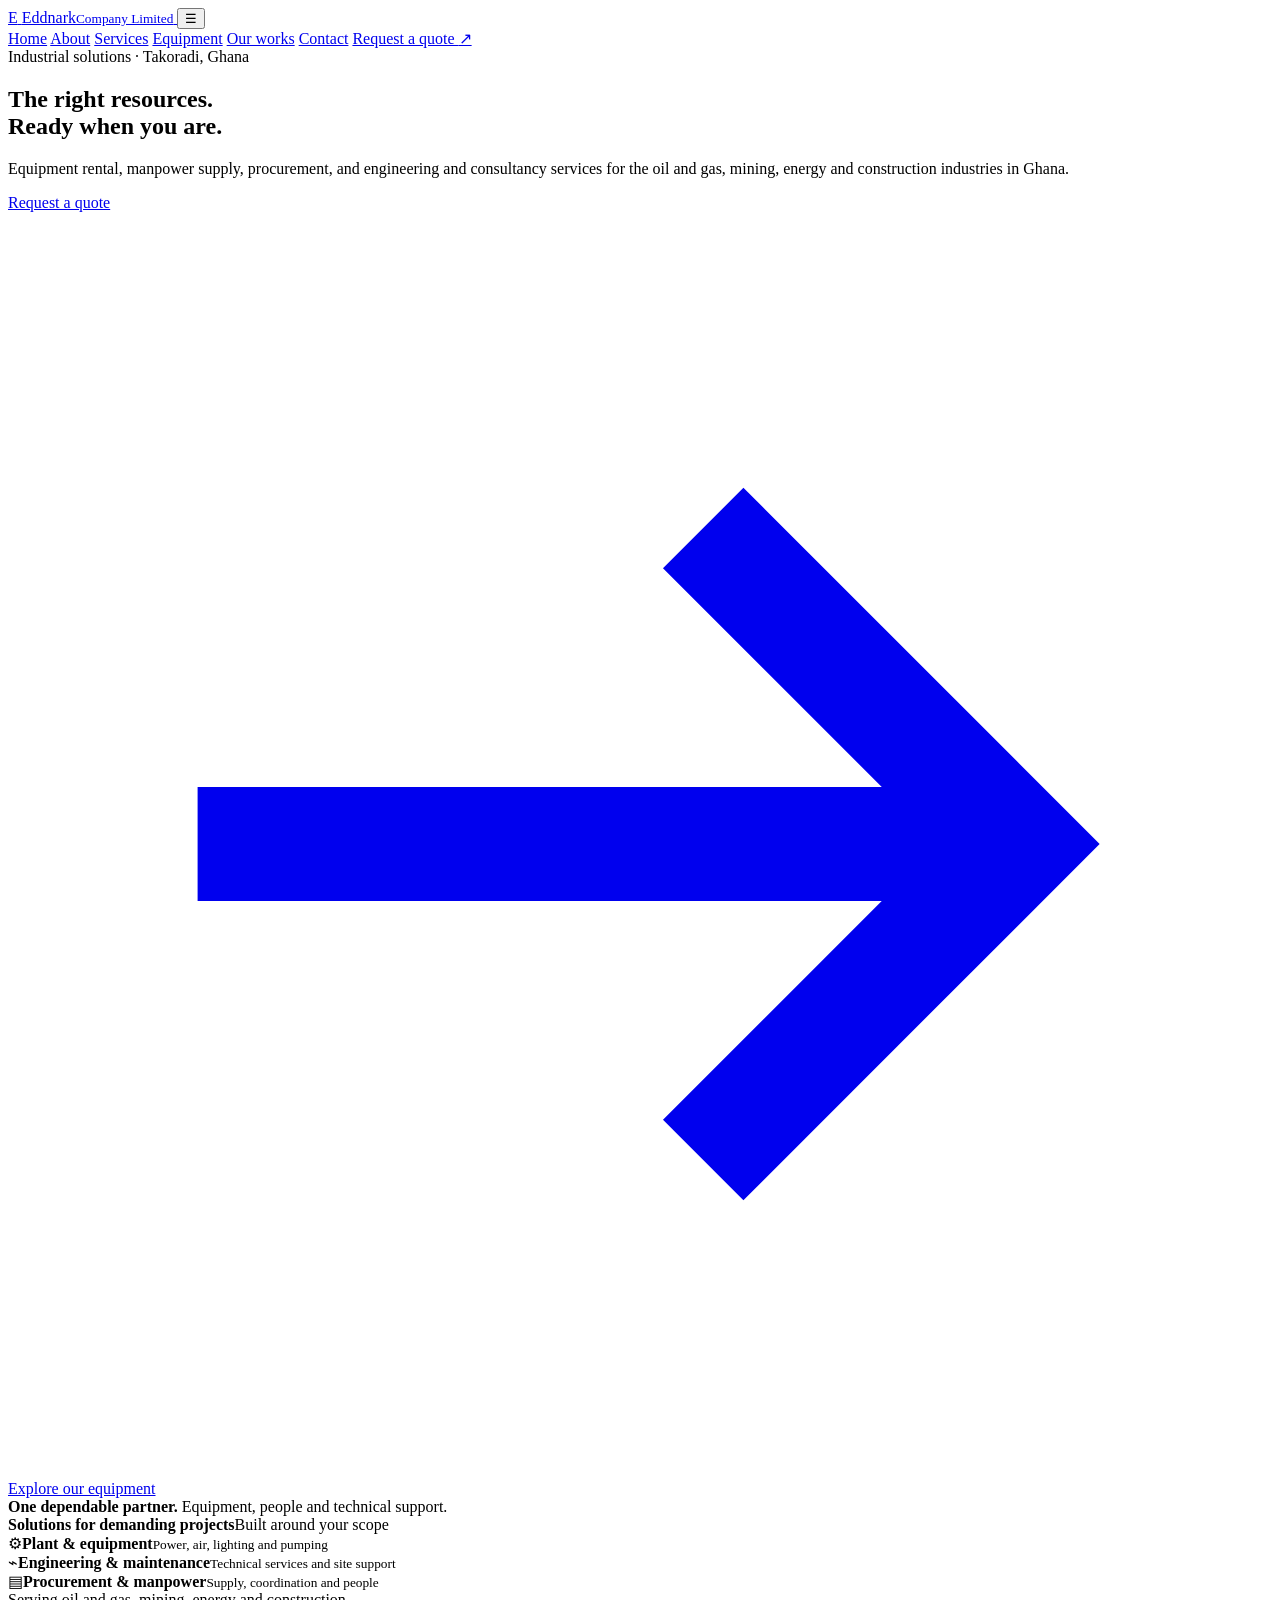
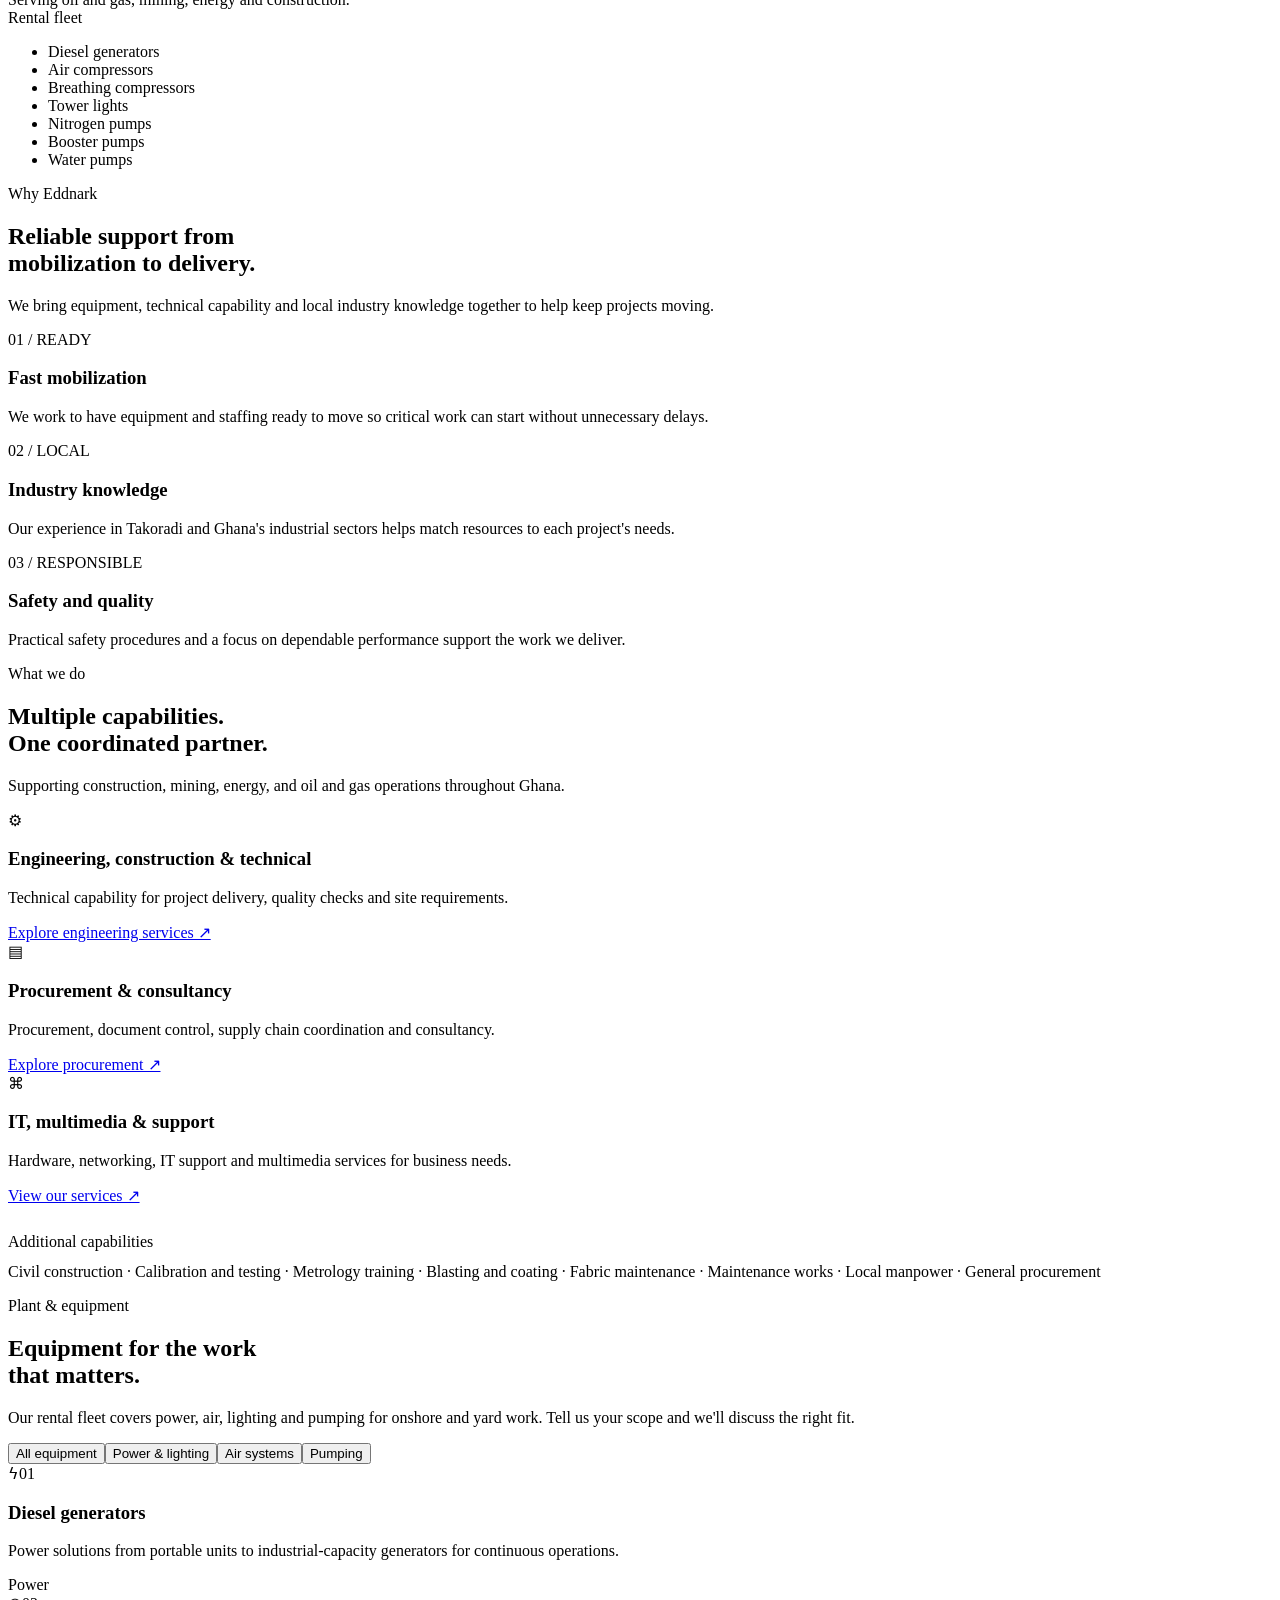
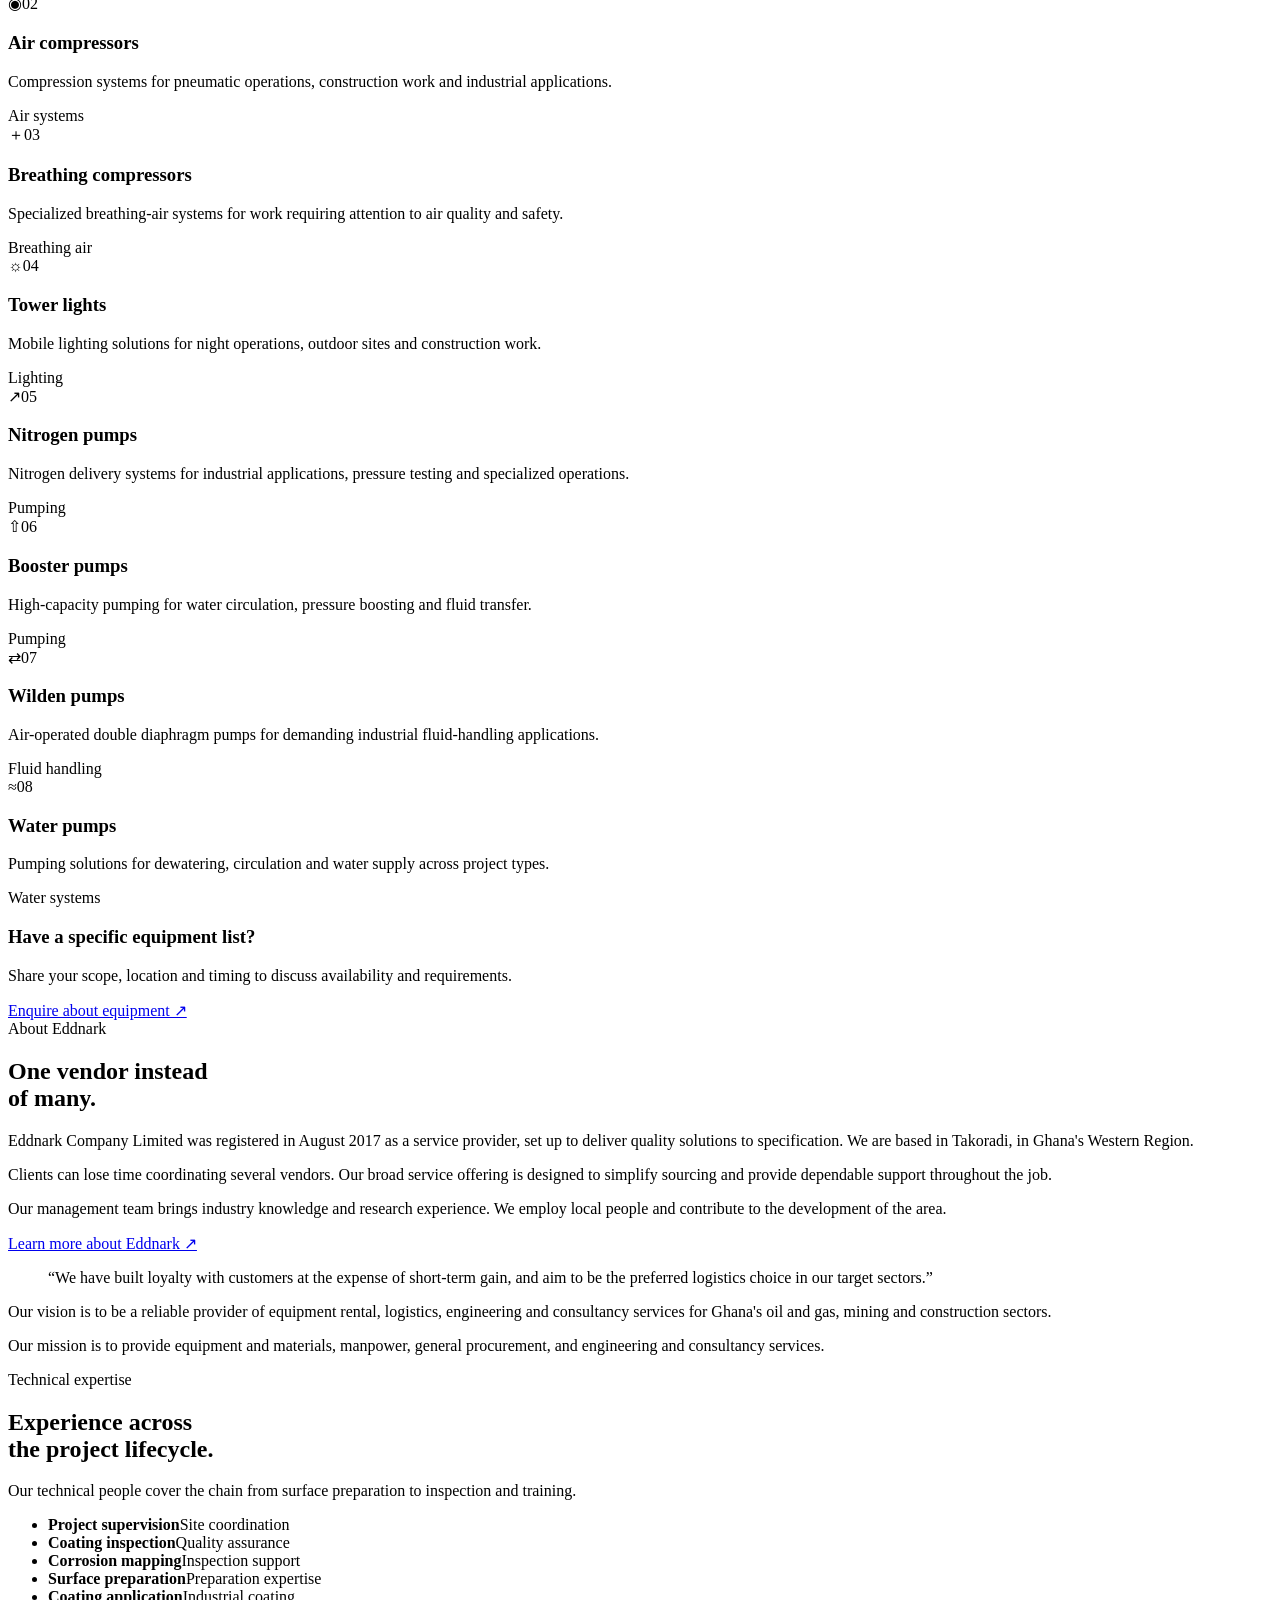
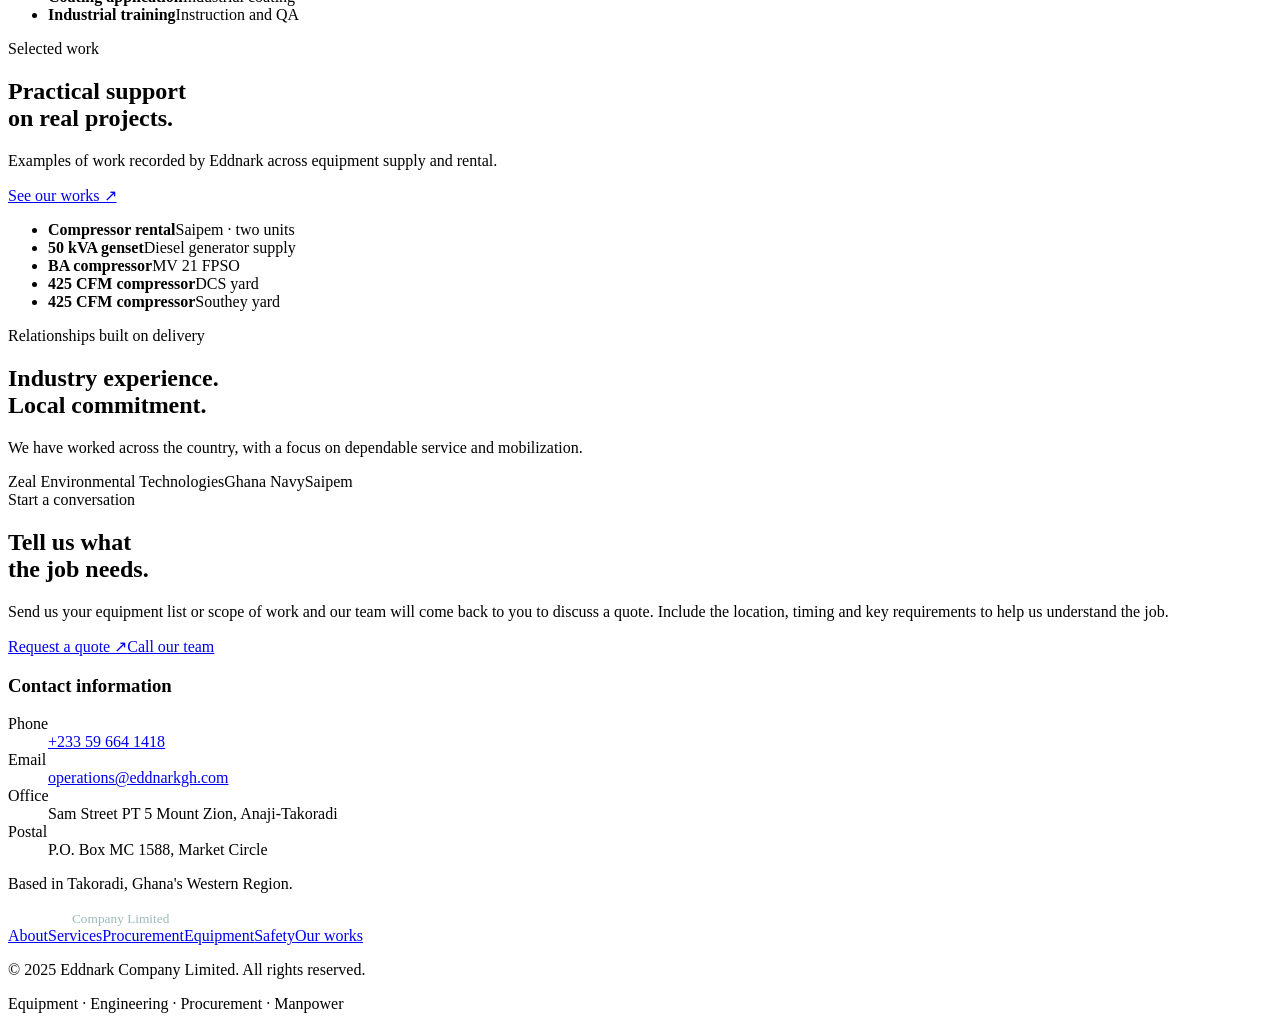
==== commit 0fc5e4a5: "Redesign homepage Plant & Equipment section with modern bento layout and category filters" ====
--- a/index.html
+++ b/index.html
@@ -17,10 +17,10 @@
 *{box-sizing:border-box}html{scroll-behavior:smooth;scroll-padding-top:90px}body{margin:0;color:var(--ink);background:var(--paper);font:400 16px/1.7 "DM Sans",system-ui,-apple-system,"Segoe UI",sans-serif}a{color:inherit}img{max-width:100%}button,a{-webkit-tap-highlight-color:transparent}:focus-visible{outline:3px solid var(--orange);outline-offset:4px}.wrap{width:min(1160px,calc(100% - 40px));margin-inline:auto}.eyebrow{display:inline-flex;align-items:center;gap:10px;font-size:.76rem;letter-spacing:.15em;text-transform:uppercase;font-weight:800;color:var(--teal)}.eyebrow:before{content:"";width:25px;height:2px;background:var(--orange)}h1,h2,h3,p{margin-top:0}h1,h2,h3{font-family:Manrope,"DM Sans",sans-serif;letter-spacing:-.045em;line-height:1.12}h1{font-size:clamp(2.8rem,6.5vw,5.6rem);font-weight:800;max-width:780px;margin:22px 0}h1 span{color:#ff9a66}h2{font-size:clamp(2rem,4vw,3.4rem);font-weight:800;margin:15px 0 18px}h3{font-size:1.22rem;font-weight:800;margin-bottom:10px}p{color:var(--muted);margin-bottom:1rem}.btn{display:inline-flex;align-items:center;justify-content:center;gap:10px;min-height:50px;padding:13px 20px;border-radius:8px;background:var(--orange);color:#24150f;text-decoration:none;font-weight:800;border:1px solid transparent;transition:transform .2s ease,background .2s ease,box-shadow .2s ease}.btn:hover{background:#ff905d;transform:translateY(-2px);box-shadow:0 10px 25px #f47a4230}.btn-light{background:#fff;color:var(--deep)}.btn-outline{border-color:#ffffff70;background:transparent;color:#fff}.btn-outline:hover{background:#ffffff12}.btn svg{width:18px;height:18px}
 .site-header{position:sticky;top:0;z-index:50;background:#ffffffed;backdrop-filter:blur(16px);border-bottom:1px solid #dce6e4cc}.nav{min-height:82px;display:flex;align-items:center;justify-content:space-between;gap:24px}.brand{display:flex;align-items:center;gap:12px;text-decoration:none;color:var(--deep);font:800 1.12rem Manrope,sans-serif;letter-spacing:-.03em;line-height:1.1;white-space:nowrap}.brand-mark{width:42px;height:42px;display:grid;place-items:center;border-radius:12px;background:var(--deep);color:var(--orange)}.brand small{display:block;color:var(--muted);font:600 .67rem "DM Sans",sans-serif;letter-spacing:.13em;text-transform:uppercase;margin-top:4px}.nav-links{display:flex;align-items:center;gap:25px}.nav-links>a:not(.btn){text-decoration:none;color:#425b5b;font-weight:700;font-size:.9rem}.nav-links>a:not(.btn):hover{color:var(--teal)}.nav-links .btn{min-height:44px;padding:10px 15px}.menu-toggle{display:none;background:transparent;border:1px solid var(--line);border-radius:8px;padding:8px 11px;font-size:1.2rem;color:var(--deep)}
 .hero{position:relative;overflow:hidden;background:radial-gradient(ellipse at 85% 12%,#236365 0,transparent 38%),linear-gradient(120deg,var(--deep),#103536 70%,#164345);color:#fff;padding:92px 0 0}.hero:after{content:"";position:absolute;right:-130px;top:80px;width:480px;height:480px;border:1px solid #ffffff12;border-radius:50%;box-shadow:0 0 0 55px #ffffff08,0 0 0 110px #ffffff05;pointer-events:none}.hero-grid{position:relative;z-index:1;display:grid;grid-template-columns:1.2fr .8fr;gap:50px;align-items:center;padding-bottom:72px}.hero .eyebrow{color:#b8d8d4}.hero-copy>p{color:#d1e2df;font-size:1.12rem;max-width:650px}.hero-actions{display:flex;flex-wrap:wrap;gap:12px;margin-top:28px}.hero-note{display:flex;align-items:center;gap:12px;margin-top:30px;color:#c4d8d6;font-size:.88rem}.hero-note strong{color:#fff}.status-dot{width:9px;height:9px;border-radius:50%;background:#7ed2a6;box-shadow:0 0 0 5px #7ed2a61c}.hero-panel{position:relative;z-index:2;border:1px solid #ffffff24;border-radius:24px;padding:26px;background:linear-gradient(145deg,#ffffff13,#ffffff05);box-shadow:0 30px 80px #00000020;backdrop-filter:blur(10px)}.panel-top{display:flex;justify-content:space-between;gap:12px;align-items:center;border-bottom:1px solid #ffffff20;padding-bottom:18px;margin-bottom:18px}.panel-top span{font-size:.78rem;color:#c5d9d6}.panel-top b{font-size:.82rem;color:#fff}.panel-list{display:grid;gap:10px}.panel-item{display:flex;align-items:center;gap:13px;padding:13px;border-radius:12px;background:#ffffff0c}.panel-icon{width:43px;height:43px;flex:0 0 43px;display:grid;place-items:center;border-radius:10px;background:#f47a4220;color:#ff9a66;font-size:1.2rem}.panel-item strong{display:block;color:#fff;font-size:.94rem}.panel-item small{display:block;color:#c0d5d2;font-size:.78rem;margin-top:2px}.panel-foot{margin-top:16px;color:#c1d6d3;font-size:.78rem}.fleet{background:var(--orange);color:#2b1a12}.fleet-inner{display:flex;align-items:center;gap:25px;min-height:72px}.fleet-label{font-size:.72rem;font-weight:800;text-transform:uppercase;letter-spacing:.1em;white-space:nowrap}.fleet-list{display:flex;flex-wrap:wrap;gap:8px 24px;padding:0;margin:0;list-style:none;font-weight:700;font-size:.88rem}.fleet-list li:before{content:"↗";margin-right:7px}
-section{padding:88px 0}.section-head{display:flex;justify-content:space-between;align-items:end;gap:30px;margin-bottom:34px}.section-head>div{max-width:700px}.section-head>p{max-width:390px;margin-bottom:5px}.trust-grid{display:grid;grid-template-columns:repeat(3,1fr);gap:18px}.trust-card{border:1px solid var(--line);border-radius:var(--radius);padding:26px;background:#fff}.trust-card .num{font:800 .78rem Manrope,sans-serif;color:var(--orange);letter-spacing:.12em}.trust-card h3{margin-top:20px}.trust-card p{margin:0;font-size:.94rem}.split{display:grid;grid-template-columns:1fr 1fr;gap:64px;align-items:center}.about-card{background:var(--soft);border-radius:24px;padding:34px;border:1px solid var(--line)}.about-card blockquote{border-left:4px solid var(--orange);padding:3px 0 3px 20px;margin:0 0 20px;font:700 1.25rem/1.5 Manrope,sans-serif;color:var(--deep)}.about-card p:last-child{margin-bottom:0}.services{background:var(--soft)}.service-grid{display:grid;grid-template-columns:repeat(3,1fr);gap:18px}.service-card{padding:27px;background:#fff;border:1px solid var(--line);border-radius:var(--radius)}.service-card .panel-icon{margin-bottom:20px;background:#e7f1ef;color:var(--teal)}.service-card p{font-size:.93rem;margin-bottom:14px}.text-link{color:var(--teal);font-weight:800;text-decoration:none;font-size:.9rem}.text-link:hover{color:#b94b20}.equipment-grid{display:grid;grid-template-columns:repeat(4,1fr);gap:16px}.equipment-card{position:relative;overflow:hidden;display:flex;flex-direction:column;min-height:220px;border:1px solid var(--line);border-radius:16px;padding:23px;background:linear-gradient(145deg,#fff,#f7faf9);transition:transform .2s ease,box-shadow .2s ease,border-color .2s ease}.equipment-card:hover{transform:translateY(-4px);border-color:#a9c9c4;box-shadow:var(--shadow)}.equipment-card .equipment-icon{display:grid;place-items:center;width:48px;height:48px;border-radius:13px;background:#e8f2f0;color:var(--teal);font-size:1.35rem;margin-bottom:20px}.equipment-card p{font-size:.88rem;margin-bottom:0}.equipment-card .tag{margin-top:auto;padding-top:16px;font-size:.73rem;color:var(--teal);font-weight:800;text-transform:uppercase;letter-spacing:.08em}.equipment-cta{display:flex;justify-content:space-between;align-items:center;gap:24px;margin-top:28px;padding:25px 28px;border-radius:16px;background:var(--deep);color:#fff}.equipment-cta h3{margin-bottom:5px}.equipment-cta p{color:#c4d8d6;margin:0;font-size:.9rem}.equipment-cta .btn{white-space:nowrap}.work-list{border-top:1px solid var(--line);list-style:none;padding:0;margin:0}.work-list li{display:flex;justify-content:space-between;gap:16px;padding:17px 0;border-bottom:1px solid var(--line)}.work-list strong{color:var(--deep)}.work-list span{color:var(--muted);text-align:right}.clients{background:var(--soft)}.client-strip{display:flex;flex-wrap:wrap;gap:12px;margin-top:28px}.client-pill{background:#fff;border:1px solid var(--line);padding:13px 17px;border-radius:9px;font-weight:800;color:var(--teal);font-size:.9rem}.contact{background:var(--deep);color:#fff;position:relative;overflow:hidden}.contact-grid{display:grid;grid-template-columns:1fr .8fr;gap:70px;align-items:start}.contact h2{color:#fff}.contact .eyebrow{color:#b9d6d2}.contact-intro>p{color:#c4d8d6;max-width:580px}.contact-actions{display:flex;flex-wrap:wrap;gap:12px;margin-top:26px}.contact-details{padding:28px;border:1px solid #ffffff25;background:#ffffff09;border-radius:18px}.contact-details h3{color:#fff;margin-bottom:20px}.detail-row{display:grid;grid-template-columns:95px 1fr;gap:12px;padding:13px 0;border-bottom:1px solid #ffffff1c}.detail-row:last-child{border:0}.detail-row dt{color:#a9c8c4;font-size:.85rem}.detail-row dd{margin:0;color:#fff;font-weight:600;overflow-wrap:anywhere}.detail-row a{text-decoration:none}.detail-row a:hover{color:#ff9a66}.contact-note{font-size:.8rem;color:#a9c8c4;margin:20px 0 0}footer{background:#071c1d;color:#9eb9b6;padding:28px 0;font-size:.85rem}.footer-main{display:flex;align-items:center;justify-content:space-between;gap:24px}.footer-links{display:flex;flex-wrap:wrap;gap:20px}.footer-links a{color:#c2d4d2;text-decoration:none}.footer-links a:hover{color:#fff}.footer-bottom{border-top:1px solid #ffffff17;margin-top:22px;padding-top:18px;display:flex;justify-content:space-between;gap:15px;flex-wrap:wrap}.footer-bottom p{color:#9eb9b6;margin:0;font-size:.8rem}
-@media(max-width:980px){.hero-grid{grid-template-columns:1fr;gap:36px}.hero-panel{max-width:650px}.equipment-grid{grid-template-columns:repeat(2,1fr)}.split,.contact-grid{gap:35px}.nav-links{gap:15px}.service-grid{grid-template-columns:1fr 1fr}}
-@media(max-width:720px){.wrap{width:min(100% - 30px,1160px)}.nav{min-height:72px;gap:12px}.menu-toggle{display:block}.nav-links{display:none;order:3;width:100%;padding:0 0 16px;align-items:stretch;flex-direction:column;gap:4px}.nav-links.open{display:flex}.nav-links>a:not(.btn){padding:10px 2px}.nav-links .btn{align-self:flex-start}.nav{flex-wrap:wrap}.hero{padding-top:62px}.hero-grid{padding-bottom:52px}.hero-panel{padding:18px}.hero:after{right:-300px}.fleet-inner{align-items:flex-start;flex-direction:column;gap:10px;padding:17px 0}.fleet-list{gap:6px 15px}section{padding:62px 0}.section-head{display:block}.section-head>p{margin-top:12px}.trust-grid,.service-grid,.split,.contact-grid{grid-template-columns:1fr}.about-card{padding:25px}.equipment-grid{grid-template-columns:1fr 1fr;gap:10px}.equipment-card{padding:17px;min-height:210px}.equipment-card .equipment-icon{margin-bottom:15px}.equipment-cta{align-items:flex-start;flex-direction:column;padding:22px}.contact-grid{gap:30px}.detail-row{grid-template-columns:78px 1fr}.footer-main{align-items:flex-start;flex-direction:column}.footer-links{gap:14px}}
-@media(max-width:420px){h1{font-size:2.65rem}.equipment-grid{grid-template-columns:1fr}.equipment-card{min-height:0}.hero-actions .btn{width:100%}.contact-actions .btn{width:100%}.work-list li{display:block}.work-list span{display:block;text-align:left;margin-top:3px}}
+section{padding:88px 0}.section-head{display:flex;justify-content:space-between;align-items:end;gap:30px;margin-bottom:34px}.section-head>div{max-width:700px}.section-head>p{max-width:390px;margin-bottom:5px}.trust-grid{display:grid;grid-template-columns:repeat(3,1fr);gap:18px}.trust-card{border:1px solid var(--line);border-radius:var(--radius);padding:26px;background:#fff}.trust-card .num{font:800 .78rem Manrope,sans-serif;color:var(--orange);letter-spacing:.12em}.trust-card h3{margin-top:20px}.trust-card p{margin:0;font-size:.94rem}.split{display:grid;grid-template-columns:1fr 1fr;gap:64px;align-items:center}.about-card{background:var(--soft);border-radius:24px;padding:34px;border:1px solid var(--line)}.about-card blockquote{border-left:4px solid var(--orange);padding:3px 0 3px 20px;margin:0 0 20px;font:700 1.25rem/1.5 Manrope,sans-serif;color:var(--deep)}.about-card p:last-child{margin-bottom:0}.services{background:var(--soft)}.service-grid{display:grid;grid-template-columns:repeat(3,1fr);gap:18px}.service-card{padding:27px;background:#fff;border:1px solid var(--line);border-radius:var(--radius)}.service-card .panel-icon{margin-bottom:20px;background:#e7f1ef;color:var(--teal)}.service-card p{font-size:.93rem;margin-bottom:14px}.text-link{color:var(--teal);font-weight:800;text-decoration:none;font-size:.9rem}.text-link:hover{color:#b94b20}.equip-filter{display:flex;flex-wrap:wrap;gap:8px;margin:0 0 22px}.chip{border:1px solid var(--line);background:#fff;color:#425b5b;font:700 .84rem "DM Sans",sans-serif;padding:9px 17px;border-radius:999px;cursor:pointer;transition:background .2s ease,color .2s ease,border-color .2s ease}.chip:hover{border-color:#a9c9c4;color:var(--teal)}.chip[aria-pressed="true"]{background:var(--deep);border-color:var(--deep);color:#fff}.equipment-grid{display:grid;grid-template-columns:repeat(4,1fr);grid-auto-flow:dense;gap:16px}.equipment-card{position:relative;overflow:hidden;display:flex;flex-direction:column;min-height:230px;border:1px solid var(--line);border-radius:22px;padding:24px;background:#fff;transition:transform .25s ease,box-shadow .25s ease,border-color .25s ease}.equipment-card:before{content:"";position:absolute;inset:0;background:radial-gradient(circle at 100% 0,#dcefeb,transparent 65%);opacity:0;transition:opacity .3s ease;pointer-events:none}.equipment-card>*{position:relative;z-index:1}.equipment-card:hover{transform:translateY(-4px);border-color:#a9c9c4;box-shadow:var(--shadow)}.equipment-card:hover:before{opacity:1}.equipment-card[hidden]{display:none}.card-top{display:flex;justify-content:space-between;align-items:flex-start;gap:12px}.equipment-card .equipment-icon{display:grid;place-items:center;width:50px;height:50px;border-radius:14px;background:#e8f2f0;color:var(--teal);font-size:1.4rem;transition:background .25s ease,color .25s ease}.equipment-card:hover .equipment-icon{background:var(--teal);color:#fff}.equipment-card .idx{font:800 .78rem Manrope,sans-serif;letter-spacing:.12em;color:#9bb3b0}.equipment-card h3{margin-top:26px}.equipment-card p{font-size:.88rem;margin-bottom:18px}.equipment-card .tag{align-self:flex-start;margin-top:auto;padding:6px 12px;border-radius:999px;background:#e8f2f0;font-size:.7rem;color:var(--teal);font-weight:800;text-transform:uppercase;letter-spacing:.08em}.equipment-card.wide{grid-column:span 2}.equipment-card.feature{grid-column:span 2;grid-row:span 2;min-height:476px;padding:32px;background:linear-gradient(150deg,var(--deep),#164345);border-color:transparent;color:#fff}.equipment-card.feature:before{display:none}.equipment-card.feature:after{content:"";position:absolute;right:-90px;top:-90px;width:300px;height:300px;border:1px solid #ffffff14;border-radius:50%;box-shadow:0 0 0 40px #ffffff08,0 0 0 80px #ffffff05;pointer-events:none}.equipment-card.feature .equipment-icon,.equipment-card.feature:hover .equipment-icon{background:#f47a4226;color:#ff9a66}.equipment-card.feature .idx{color:#8fb1ad}.equipment-card.feature h3{margin-top:auto;color:#fff;font-size:clamp(1.6rem,2.6vw,2.3rem)}.equipment-card.feature p{color:#c4d8d6;font-size:1rem;max-width:400px}.equipment-card.feature .tag{margin-top:0;background:#ffffff1a;color:#fff}.equipment-grid.is-filtered .equipment-card.feature,.equipment-grid.is-filtered .equipment-card.wide{grid-column:auto;grid-row:auto;min-height:230px;padding:24px}.equipment-grid.is-filtered .equipment-card.feature h3{margin-top:26px;font-size:1.22rem}.equipment-grid.is-filtered .equipment-card.feature p{font-size:.88rem}.equipment-cta{display:flex;justify-content:space-between;align-items:center;gap:24px;margin-top:28px;padding:25px 28px;border-radius:16px;background:var(--deep);color:#fff}.equipment-cta h3{margin-bottom:5px}.equipment-cta p{color:#c4d8d6;margin:0;font-size:.9rem}.equipment-cta .btn{white-space:nowrap}.work-list{border-top:1px solid var(--line);list-style:none;padding:0;margin:0}.work-list li{display:flex;justify-content:space-between;gap:16px;padding:17px 0;border-bottom:1px solid var(--line)}.work-list strong{color:var(--deep)}.work-list span{color:var(--muted);text-align:right}.clients{background:var(--soft)}.client-strip{display:flex;flex-wrap:wrap;gap:12px;margin-top:28px}.client-pill{background:#fff;border:1px solid var(--line);padding:13px 17px;border-radius:9px;font-weight:800;color:var(--teal);font-size:.9rem}.contact{background:var(--deep);color:#fff;position:relative;overflow:hidden}.contact-grid{display:grid;grid-template-columns:1fr .8fr;gap:70px;align-items:start}.contact h2{color:#fff}.contact .eyebrow{color:#b9d6d2}.contact-intro>p{color:#c4d8d6;max-width:580px}.contact-actions{display:flex;flex-wrap:wrap;gap:12px;margin-top:26px}.contact-details{padding:28px;border:1px solid #ffffff25;background:#ffffff09;border-radius:18px}.contact-details h3{color:#fff;margin-bottom:20px}.detail-row{display:grid;grid-template-columns:95px 1fr;gap:12px;padding:13px 0;border-bottom:1px solid #ffffff1c}.detail-row:last-child{border:0}.detail-row dt{color:#a9c8c4;font-size:.85rem}.detail-row dd{margin:0;color:#fff;font-weight:600;overflow-wrap:anywhere}.detail-row a{text-decoration:none}.detail-row a:hover{color:#ff9a66}.contact-note{font-size:.8rem;color:#a9c8c4;margin:20px 0 0}footer{background:#071c1d;color:#9eb9b6;padding:28px 0;font-size:.85rem}.footer-main{display:flex;align-items:center;justify-content:space-between;gap:24px}.footer-links{display:flex;flex-wrap:wrap;gap:20px}.footer-links a{color:#c2d4d2;text-decoration:none}.footer-links a:hover{color:#fff}.footer-bottom{border-top:1px solid #ffffff17;margin-top:22px;padding-top:18px;display:flex;justify-content:space-between;gap:15px;flex-wrap:wrap}.footer-bottom p{color:#9eb9b6;margin:0;font-size:.8rem}
+@media(max-width:980px){.hero-grid{grid-template-columns:1fr;gap:36px}.hero-panel{max-width:650px}.equipment-grid{grid-template-columns:repeat(2,1fr)}.equipment-card.feature{grid-row:auto;min-height:300px}.split,.contact-grid{gap:35px}.nav-links{gap:15px}.service-grid{grid-template-columns:1fr 1fr}}
+@media(max-width:720px){.wrap{width:min(100% - 30px,1160px)}.nav{min-height:72px;gap:12px}.menu-toggle{display:block}.nav-links{display:none;order:3;width:100%;padding:0 0 16px;align-items:stretch;flex-direction:column;gap:4px}.nav-links.open{display:flex}.nav-links>a:not(.btn){padding:10px 2px}.nav-links .btn{align-self:flex-start}.nav{flex-wrap:wrap}.hero{padding-top:62px}.hero-grid{padding-bottom:52px}.hero-panel{padding:18px}.hero:after{right:-300px}.fleet-inner{align-items:flex-start;flex-direction:column;gap:10px;padding:17px 0}.fleet-list{gap:6px 15px}section{padding:62px 0}.section-head{display:block}.section-head>p{margin-top:12px}.trust-grid,.service-grid,.split,.contact-grid{grid-template-columns:1fr}.about-card{padding:25px}.equipment-grid{grid-template-columns:1fr 1fr;gap:10px}.equipment-card{padding:17px;min-height:210px;border-radius:18px}.equipment-card.feature{padding:22px;min-height:280px}.equip-filter{flex-wrap:nowrap;overflow-x:auto;margin-inline:-15px;padding:0 15px 4px;scrollbar-width:none}.chip{white-space:nowrap}.equipment-cta{align-items:flex-start;flex-direction:column;padding:22px}.contact-grid{gap:30px}.detail-row{grid-template-columns:78px 1fr}.footer-main{align-items:flex-start;flex-direction:column}.footer-links{gap:14px}}
+@media(max-width:420px){h1{font-size:2.65rem}.equipment-grid{grid-template-columns:1fr}.equipment-card,.equipment-card.feature{min-height:0}.equipment-card.feature,.equipment-card.wide{grid-column:auto}.hero-actions .btn{width:100%}.contact-actions .btn{width:100%}.work-list li{display:block}.work-list span{display:block;text-align:left;margin-top:3px}}
 @media(prefers-reduced-motion:reduce){html{scroll-behavior:auto}*,*::before,*::after{transition:none!important;animation:none!important}}
 </style>
 </head>
@@ -95,15 +95,16 @@
   <section id="equipment">
     <div class="wrap">
       <div class="section-head"><div><span class="eyebrow">Plant &amp; equipment</span><h2>Equipment for the work<br>that matters.</h2></div><p>Our rental fleet covers power, air, lighting and pumping for onshore and yard work. Tell us your scope and we'll discuss the right fit.</p></div>
+      <div class="equip-filter" role="group" aria-label="Filter equipment by category"><button type="button" class="chip" data-filter="all" aria-pressed="true">All equipment</button><button type="button" class="chip" data-filter="power" aria-pressed="false">Power &amp; lighting</button><button type="button" class="chip" data-filter="air" aria-pressed="false">Air systems</button><button type="button" class="chip" data-filter="pumping" aria-pressed="false">Pumping</button></div>
       <div class="equipment-grid">
-        <article class="equipment-card"><span class="equipment-icon" aria-hidden="true">ϟ</span><h3>Diesel generators</h3><p>Power solutions from portable units to industrial-capacity generators for continuous operations.</p><span class="tag">Power</span></article>
-        <article class="equipment-card"><span class="equipment-icon" aria-hidden="true">◉</span><h3>Air compressors</h3><p>Compression systems for pneumatic operations, construction work and industrial applications.</p><span class="tag">Air systems</span></article>
-        <article class="equipment-card"><span class="equipment-icon" aria-hidden="true">＋</span><h3>Breathing compressors</h3><p>Specialized breathing-air systems for work requiring attention to air quality and safety.</p><span class="tag">Breathing air</span></article>
-        <article class="equipment-card"><span class="equipment-icon" aria-hidden="true">☼</span><h3>Tower lights</h3><p>Mobile lighting solutions for night operations, outdoor sites and construction work.</p><span class="tag">Lighting</span></article>
-        <article class="equipment-card"><span class="equipment-icon" aria-hidden="true">↗</span><h3>Nitrogen pumps</h3><p>Nitrogen delivery systems for industrial applications, pressure testing and specialized operations.</p><span class="tag">Pumping</span></article>
-        <article class="equipment-card"><span class="equipment-icon" aria-hidden="true">⇧</span><h3>Booster pumps</h3><p>High-capacity pumping for water circulation, pressure boosting and fluid transfer.</p><span class="tag">Pumping</span></article>
-        <article class="equipment-card"><span class="equipment-icon" aria-hidden="true">⇄</span><h3>Wilden pumps</h3><p>Air-operated double diaphragm pumps for demanding industrial fluid-handling applications.</p><span class="tag">Fluid handling</span></article>
-        <article class="equipment-card"><span class="equipment-icon" aria-hidden="true">≈</span><h3>Water pumps</h3><p>Pumping solutions for dewatering, circulation and water supply across project types.</p><span class="tag">Water systems</span></article>
+        <article class="equipment-card feature" data-group="power"><div class="card-top"><span class="equipment-icon" aria-hidden="true">ϟ</span><span class="idx" aria-hidden="true">01</span></div><h3>Diesel generators</h3><p>Power solutions from portable units to industrial-capacity generators for continuous operations.</p><span class="tag">Power</span></article>
+        <article class="equipment-card" data-group="air"><div class="card-top"><span class="equipment-icon" aria-hidden="true">◉</span><span class="idx" aria-hidden="true">02</span></div><h3>Air compressors</h3><p>Compression systems for pneumatic operations, construction work and industrial applications.</p><span class="tag">Air systems</span></article>
+        <article class="equipment-card" data-group="air"><div class="card-top"><span class="equipment-icon" aria-hidden="true">＋</span><span class="idx" aria-hidden="true">03</span></div><h3>Breathing compressors</h3><p>Specialized breathing-air systems for work requiring attention to air quality and safety.</p><span class="tag">Breathing air</span></article>
+        <article class="equipment-card" data-group="power"><div class="card-top"><span class="equipment-icon" aria-hidden="true">☼</span><span class="idx" aria-hidden="true">04</span></div><h3>Tower lights</h3><p>Mobile lighting solutions for night operations, outdoor sites and construction work.</p><span class="tag">Lighting</span></article>
+        <article class="equipment-card" data-group="pumping"><div class="card-top"><span class="equipment-icon" aria-hidden="true">↗</span><span class="idx" aria-hidden="true">05</span></div><h3>Nitrogen pumps</h3><p>Nitrogen delivery systems for industrial applications, pressure testing and specialized operations.</p><span class="tag">Pumping</span></article>
+        <article class="equipment-card" data-group="pumping"><div class="card-top"><span class="equipment-icon" aria-hidden="true">⇧</span><span class="idx" aria-hidden="true">06</span></div><h3>Booster pumps</h3><p>High-capacity pumping for water circulation, pressure boosting and fluid transfer.</p><span class="tag">Pumping</span></article>
+        <article class="equipment-card" data-group="pumping"><div class="card-top"><span class="equipment-icon" aria-hidden="true">⇄</span><span class="idx" aria-hidden="true">07</span></div><h3>Wilden pumps</h3><p>Air-operated double diaphragm pumps for demanding industrial fluid-handling applications.</p><span class="tag">Fluid handling</span></article>
+        <article class="equipment-card wide" data-group="pumping"><div class="card-top"><span class="equipment-icon" aria-hidden="true">≈</span><span class="idx" aria-hidden="true">08</span></div><h3>Water pumps</h3><p>Pumping solutions for dewatering, circulation and water supply across project types.</p><span class="tag">Water systems</span></article>
       </div>
       <div class="equipment-cta"><div><h3>Have a specific equipment list?</h3><p>Share your scope, location and timing to discuss availability and requirements.</p></div><a class="btn" href="mailto:operations@eddnarkgh.com?subject=Equipment%20rental%20enquiry">Enquire about equipment ↗</a></div>
     </div>
@@ -164,6 +165,16 @@
     });
     nav.querySelectorAll('a').forEach(function(link){link.addEventListener('click',function(){nav.classList.remove('open');toggle.setAttribute('aria-expanded','false');toggle.setAttribute('aria-label','Open navigation');toggle.textContent='☰';});});
   }
+  var chips=document.querySelectorAll('.chip'),grid=document.querySelector('.equipment-grid');
+  if(chips.length&&grid){
+    var cards=grid.querySelectorAll('.equipment-card');
+    chips.forEach(function(chip){chip.addEventListener('click',function(){
+      var f=chip.getAttribute('data-filter');
+      chips.forEach(function(c){c.setAttribute('aria-pressed',String(c===chip));});
+      grid.classList.toggle('is-filtered',f!=='all');
+      cards.forEach(function(card){card.hidden=(f!=='all'&&card.getAttribute('data-group')!==f);});
+    });});
+  }
 })();
 </script>
 </body>
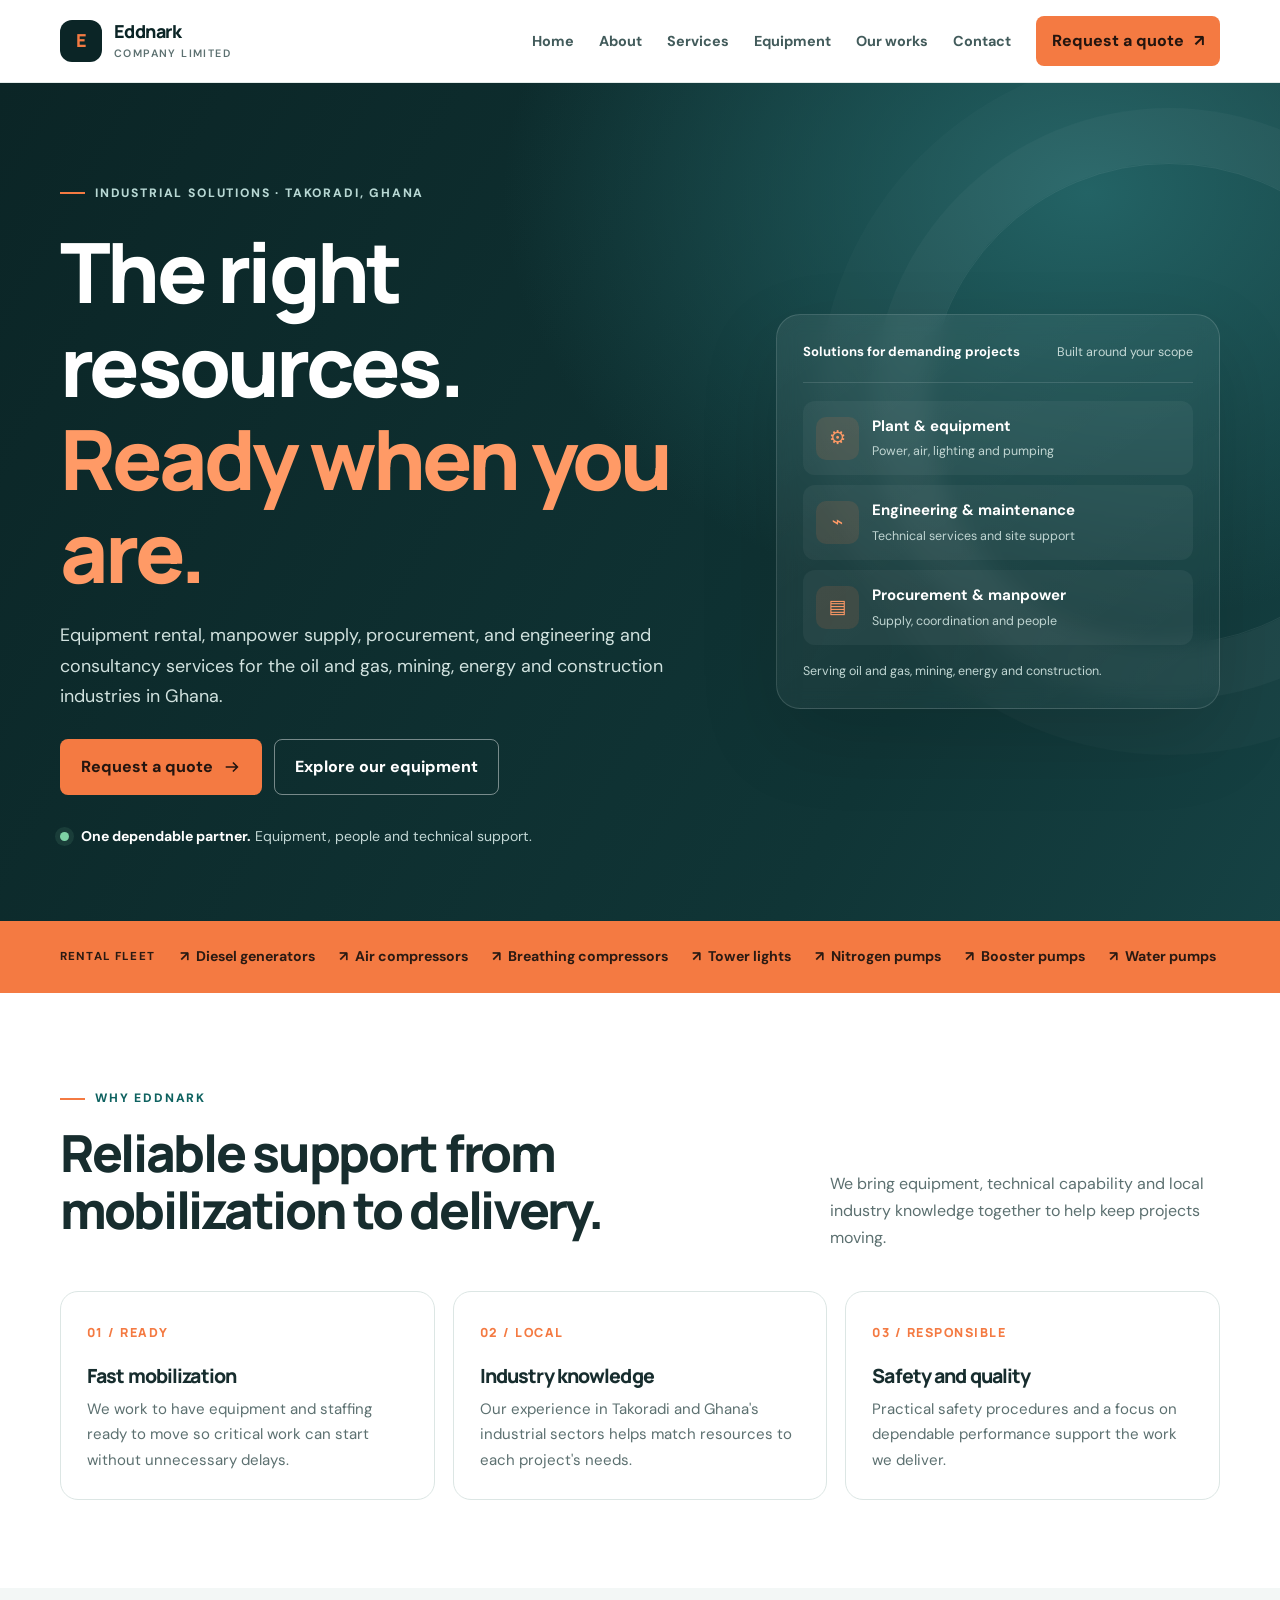
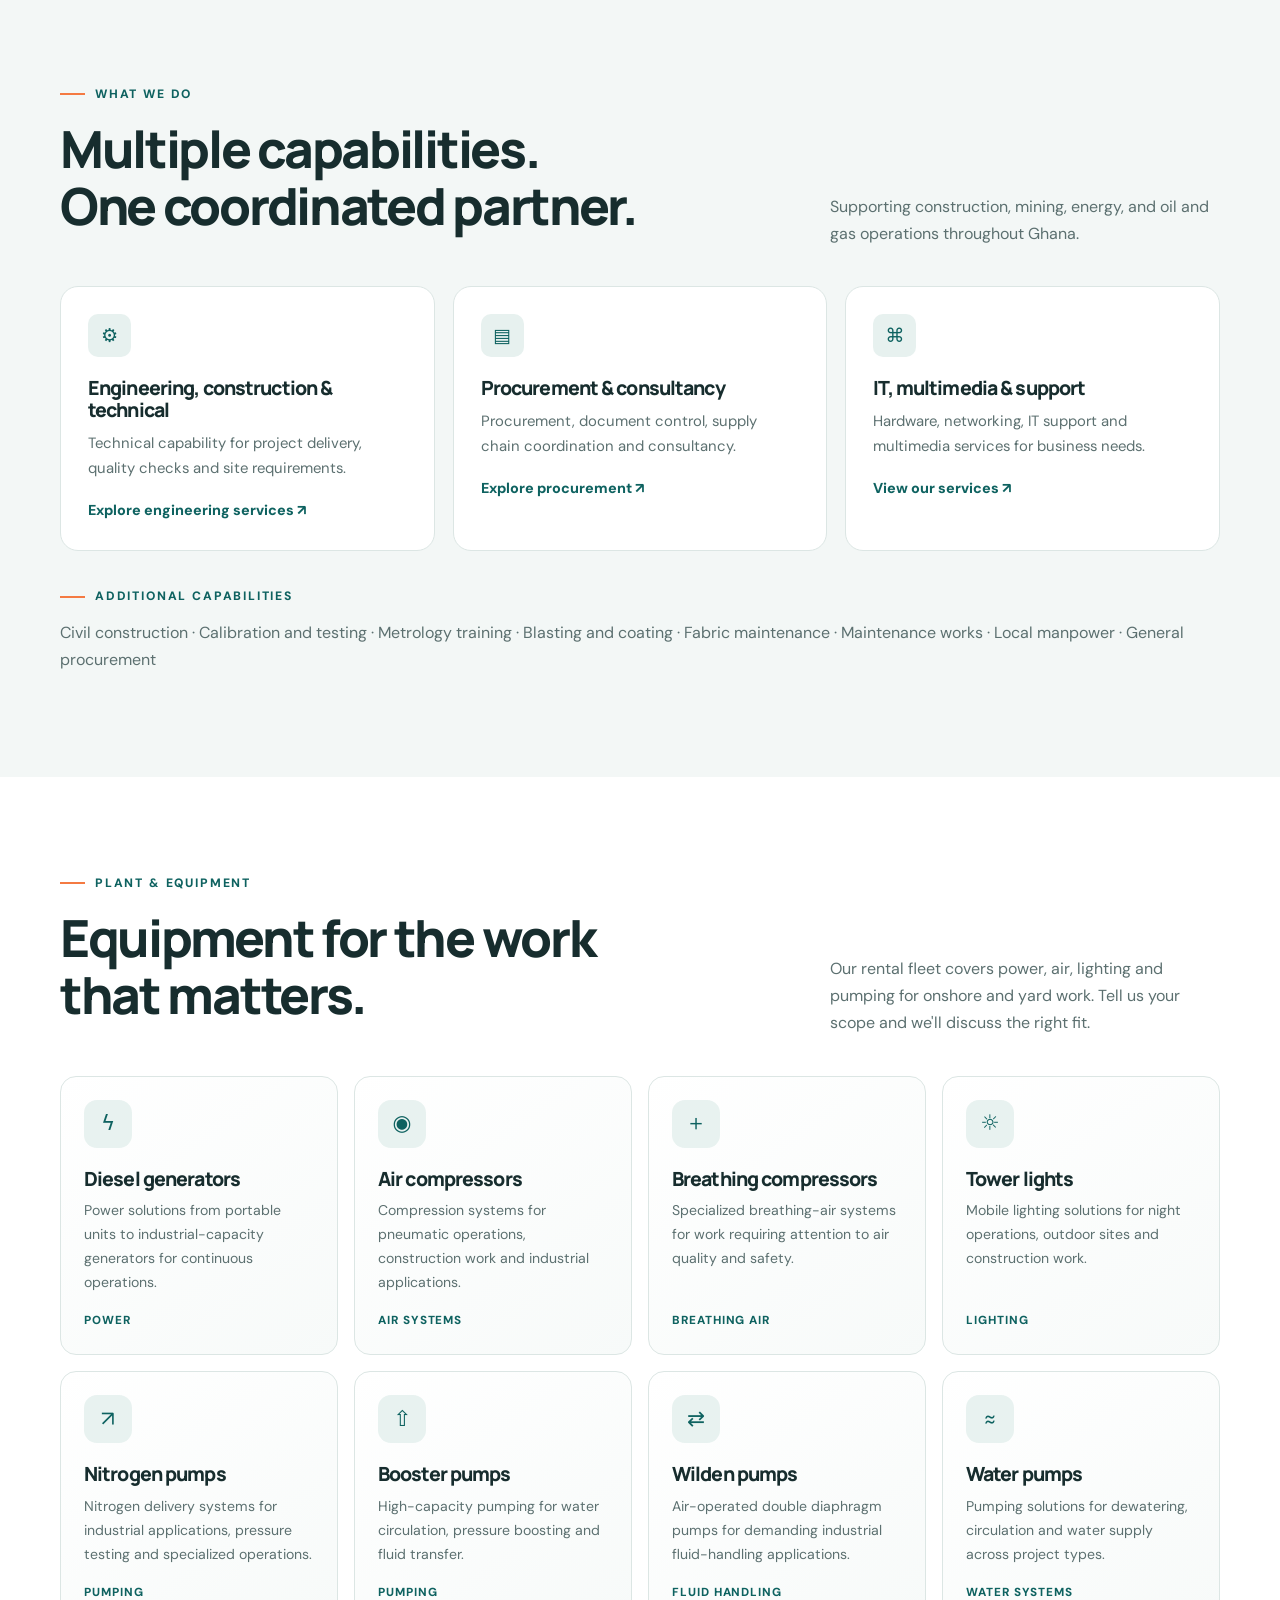
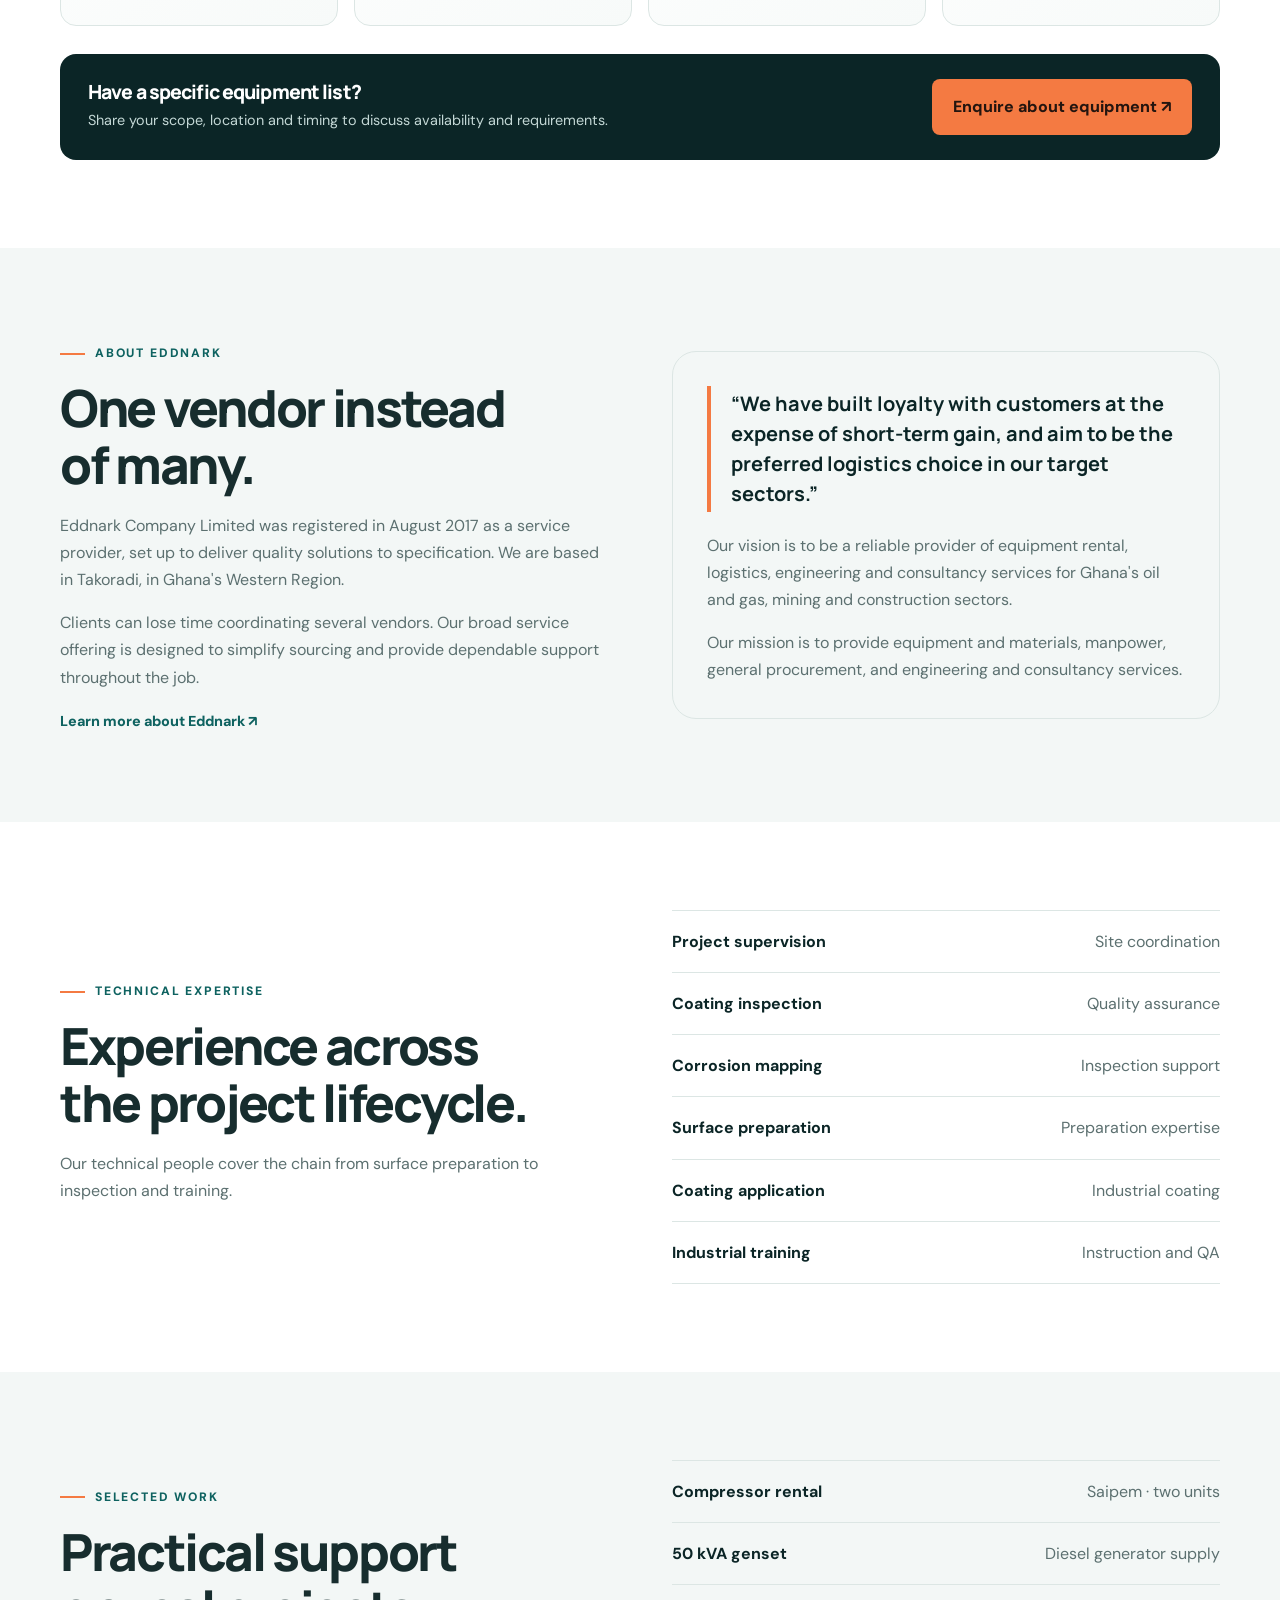
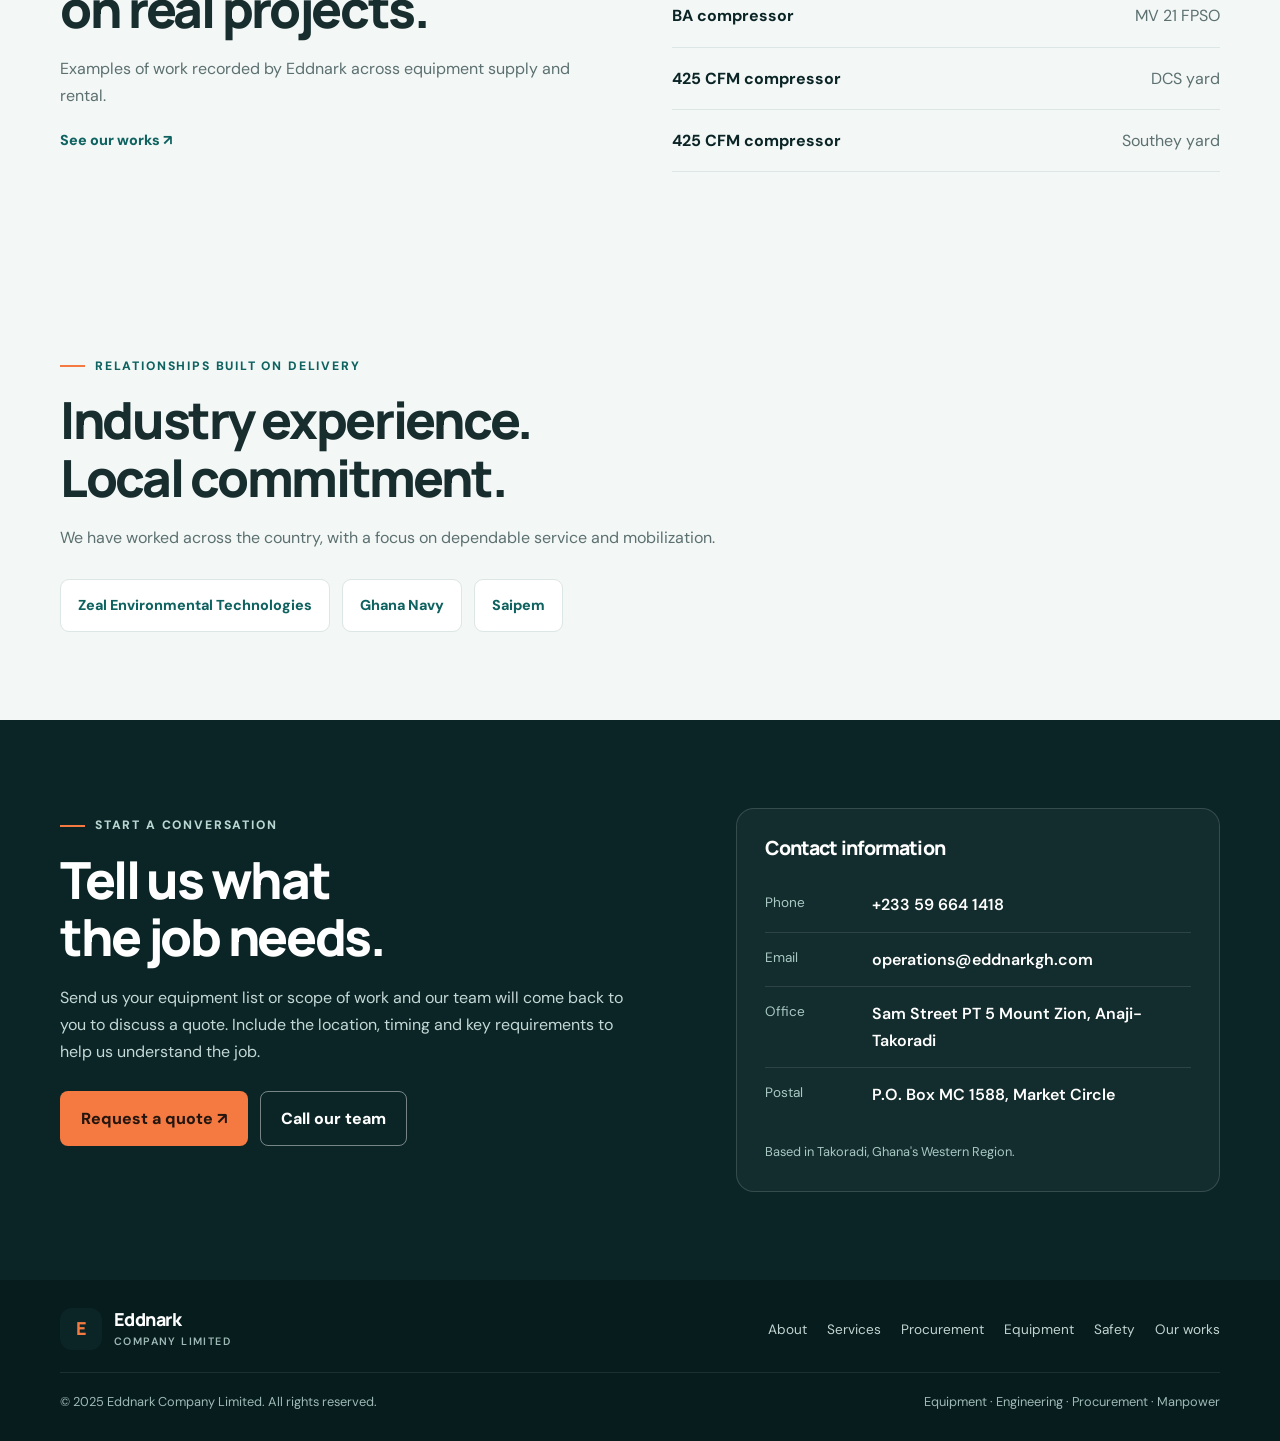
==== commit a4d5b5bf: "Revert homepage redesign to the previous static layout and styling." ====
--- a/index.html
+++ b/index.html
@@ -13,14 +13,14 @@
 <link rel="icon" type="image/png" sizes="32x32" href="favicon-32.png">
 <link rel="apple-touch-icon" href="apple-touch-icon.png">
 <style>
-:root{--ink:#172d2e;--muted:#5c7070;--teal:#0e6260;--deep:#0b2526;--deep2:#123638;--orange:#f47a42;--paper:#fff;--soft:#f3f7f6;--line:#dce6e4;--radius:18px;--shadow:0 18px 48px rgba(10,39,40,.10}
+:root{--ink:#172d2e;--muted:#5c7070;--teal:#0e6260;--deep:#0b2526;--deep2:#123638;--orange:#f47a42;--paper:#fff;--soft:#f3f7f6;--line:#dce6e4;--radius:18px;--shadow:0 18px 48px rgba(10,39,40,.10)}
 *{box-sizing:border-box}html{scroll-behavior:smooth;scroll-padding-top:90px}body{margin:0;color:var(--ink);background:var(--paper);font:400 16px/1.7 "DM Sans",system-ui,-apple-system,"Segoe UI",sans-serif}a{color:inherit}img{max-width:100%}button,a{-webkit-tap-highlight-color:transparent}:focus-visible{outline:3px solid var(--orange);outline-offset:4px}.wrap{width:min(1160px,calc(100% - 40px));margin-inline:auto}.eyebrow{display:inline-flex;align-items:center;gap:10px;font-size:.76rem;letter-spacing:.15em;text-transform:uppercase;font-weight:800;color:var(--teal)}.eyebrow:before{content:"";width:25px;height:2px;background:var(--orange)}h1,h2,h3,p{margin-top:0}h1,h2,h3{font-family:Manrope,"DM Sans",sans-serif;letter-spacing:-.045em;line-height:1.12}h1{font-size:clamp(2.8rem,6.5vw,5.6rem);font-weight:800;max-width:780px;margin:22px 0}h1 span{color:#ff9a66}h2{font-size:clamp(2rem,4vw,3.4rem);font-weight:800;margin:15px 0 18px}h3{font-size:1.22rem;font-weight:800;margin-bottom:10px}p{color:var(--muted);margin-bottom:1rem}.btn{display:inline-flex;align-items:center;justify-content:center;gap:10px;min-height:50px;padding:13px 20px;border-radius:8px;background:var(--orange);color:#24150f;text-decoration:none;font-weight:800;border:1px solid transparent;transition:transform .2s ease,background .2s ease,box-shadow .2s ease}.btn:hover{background:#ff905d;transform:translateY(-2px);box-shadow:0 10px 25px #f47a4230}.btn-light{background:#fff;color:var(--deep)}.btn-outline{border-color:#ffffff70;background:transparent;color:#fff}.btn-outline:hover{background:#ffffff12}.btn svg{width:18px;height:18px}
 .site-header{position:sticky;top:0;z-index:50;background:#ffffffed;backdrop-filter:blur(16px);border-bottom:1px solid #dce6e4cc}.nav{min-height:82px;display:flex;align-items:center;justify-content:space-between;gap:24px}.brand{display:flex;align-items:center;gap:12px;text-decoration:none;color:var(--deep);font:800 1.12rem Manrope,sans-serif;letter-spacing:-.03em;line-height:1.1;white-space:nowrap}.brand-mark{width:42px;height:42px;display:grid;place-items:center;border-radius:12px;background:var(--deep);color:var(--orange)}.brand small{display:block;color:var(--muted);font:600 .67rem "DM Sans",sans-serif;letter-spacing:.13em;text-transform:uppercase;margin-top:4px}.nav-links{display:flex;align-items:center;gap:25px}.nav-links>a:not(.btn){text-decoration:none;color:#425b5b;font-weight:700;font-size:.9rem}.nav-links>a:not(.btn):hover{color:var(--teal)}.nav-links .btn{min-height:44px;padding:10px 15px}.menu-toggle{display:none;background:transparent;border:1px solid var(--line);border-radius:8px;padding:8px 11px;font-size:1.2rem;color:var(--deep)}
 .hero{position:relative;overflow:hidden;background:radial-gradient(ellipse at 85% 12%,#236365 0,transparent 38%),linear-gradient(120deg,var(--deep),#103536 70%,#164345);color:#fff;padding:92px 0 0}.hero:after{content:"";position:absolute;right:-130px;top:80px;width:480px;height:480px;border:1px solid #ffffff12;border-radius:50%;box-shadow:0 0 0 55px #ffffff08,0 0 0 110px #ffffff05;pointer-events:none}.hero-grid{position:relative;z-index:1;display:grid;grid-template-columns:1.2fr .8fr;gap:50px;align-items:center;padding-bottom:72px}.hero .eyebrow{color:#b8d8d4}.hero-copy>p{color:#d1e2df;font-size:1.12rem;max-width:650px}.hero-actions{display:flex;flex-wrap:wrap;gap:12px;margin-top:28px}.hero-note{display:flex;align-items:center;gap:12px;margin-top:30px;color:#c4d8d6;font-size:.88rem}.hero-note strong{color:#fff}.status-dot{width:9px;height:9px;border-radius:50%;background:#7ed2a6;box-shadow:0 0 0 5px #7ed2a61c}.hero-panel{position:relative;z-index:2;border:1px solid #ffffff24;border-radius:24px;padding:26px;background:linear-gradient(145deg,#ffffff13,#ffffff05);box-shadow:0 30px 80px #00000020;backdrop-filter:blur(10px)}.panel-top{display:flex;justify-content:space-between;gap:12px;align-items:center;border-bottom:1px solid #ffffff20;padding-bottom:18px;margin-bottom:18px}.panel-top span{font-size:.78rem;color:#c5d9d6}.panel-top b{font-size:.82rem;color:#fff}.panel-list{display:grid;gap:10px}.panel-item{display:flex;align-items:center;gap:13px;padding:13px;border-radius:12px;background:#ffffff0c}.panel-icon{width:43px;height:43px;flex:0 0 43px;display:grid;place-items:center;border-radius:10px;background:#f47a4220;color:#ff9a66;font-size:1.2rem}.panel-item strong{display:block;color:#fff;font-size:.94rem}.panel-item small{display:block;color:#c0d5d2;font-size:.78rem;margin-top:2px}.panel-foot{margin-top:16px;color:#c1d6d3;font-size:.78rem}.fleet{background:var(--orange);color:#2b1a12}.fleet-inner{display:flex;align-items:center;gap:25px;min-height:72px}.fleet-label{font-size:.72rem;font-weight:800;text-transform:uppercase;letter-spacing:.1em;white-space:nowrap}.fleet-list{display:flex;flex-wrap:wrap;gap:8px 24px;padding:0;margin:0;list-style:none;font-weight:700;font-size:.88rem}.fleet-list li:before{content:"↗";margin-right:7px}
-section{padding:88px 0}.section-head{display:flex;justify-content:space-between;align-items:end;gap:30px;margin-bottom:34px}.section-head>div{max-width:700px}.section-head>p{max-width:390px;margin-bottom:5px}.trust-grid{display:grid;grid-template-columns:repeat(3,1fr);gap:18px}.trust-card{border:1px solid var(--line);border-radius:var(--radius);padding:26px;background:#fff}.trust-card .num{font:800 .78rem Manrope,sans-serif;color:var(--orange);letter-spacing:.12em}.trust-card h3{margin-top:20px}.trust-card p{margin:0;font-size:.94rem}.split{display:grid;grid-template-columns:1fr 1fr;gap:64px;align-items:center}.about-card{background:var(--soft);border-radius:24px;padding:34px;border:1px solid var(--line)}.about-card blockquote{border-left:4px solid var(--orange);padding:3px 0 3px 20px;margin:0 0 20px;font:700 1.25rem/1.5 Manrope,sans-serif;color:var(--deep)}.about-card p:last-child{margin-bottom:0}.services{background:var(--soft)}.service-grid{display:grid;grid-template-columns:repeat(3,1fr);gap:18px}.service-card{padding:27px;background:#fff;border:1px solid var(--line);border-radius:var(--radius)}.service-card .panel-icon{margin-bottom:20px;background:#e7f1ef;color:var(--teal)}.service-card p{font-size:.93rem;margin-bottom:14px}.text-link{color:var(--teal);font-weight:800;text-decoration:none;font-size:.9rem}.text-link:hover{color:#b94b20}.equip-filter{display:flex;flex-wrap:wrap;gap:8px;margin:0 0 22px}.chip{border:1px solid var(--line);background:#fff;color:#425b5b;font:700 .84rem "DM Sans",sans-serif;padding:9px 17px;border-radius:999px;cursor:pointer;transition:background .2s ease,color .2s ease,border-color .2s ease}.chip:hover{border-color:#a9c9c4;color:var(--teal)}.chip[aria-pressed="true"]{background:var(--deep);border-color:var(--deep);color:#fff}.equipment-grid{display:grid;grid-template-columns:repeat(4,1fr);grid-auto-flow:dense;gap:16px}.equipment-card{position:relative;overflow:hidden;display:flex;flex-direction:column;min-height:230px;border:1px solid var(--line);border-radius:22px;padding:24px;background:#fff;transition:transform .25s ease,box-shadow .25s ease,border-color .25s ease}.equipment-card:before{content:"";position:absolute;inset:0;background:radial-gradient(circle at 100% 0,#dcefeb,transparent 65%);opacity:0;transition:opacity .3s ease;pointer-events:none}.equipment-card>*{position:relative;z-index:1}.equipment-card:hover{transform:translateY(-4px);border-color:#a9c9c4;box-shadow:var(--shadow)}.equipment-card:hover:before{opacity:1}.equipment-card[hidden]{display:none}.card-top{display:flex;justify-content:space-between;align-items:flex-start;gap:12px}.equipment-card .equipment-icon{display:grid;place-items:center;width:50px;height:50px;border-radius:14px;background:#e8f2f0;color:var(--teal);font-size:1.4rem;transition:background .25s ease,color .25s ease}.equipment-card:hover .equipment-icon{background:var(--teal);color:#fff}.equipment-card .idx{font:800 .78rem Manrope,sans-serif;letter-spacing:.12em;color:#9bb3b0}.equipment-card h3{margin-top:26px}.equipment-card p{font-size:.88rem;margin-bottom:18px}.equipment-card .tag{align-self:flex-start;margin-top:auto;padding:6px 12px;border-radius:999px;background:#e8f2f0;font-size:.7rem;color:var(--teal);font-weight:800;text-transform:uppercase;letter-spacing:.08em}.equipment-card.wide{grid-column:span 2}.equipment-card.feature{grid-column:span 2;grid-row:span 2;min-height:476px;padding:32px;background:linear-gradient(150deg,var(--deep),#164345);border-color:transparent;color:#fff}.equipment-card.feature:before{display:none}.equipment-card.feature:after{content:"";position:absolute;right:-90px;top:-90px;width:300px;height:300px;border:1px solid #ffffff14;border-radius:50%;box-shadow:0 0 0 40px #ffffff08,0 0 0 80px #ffffff05;pointer-events:none}.equipment-card.feature .equipment-icon,.equipment-card.feature:hover .equipment-icon{background:#f47a4226;color:#ff9a66}.equipment-card.feature .idx{color:#8fb1ad}.equipment-card.feature h3{margin-top:auto;color:#fff;font-size:clamp(1.6rem,2.6vw,2.3rem)}.equipment-card.feature p{color:#c4d8d6;font-size:1rem;max-width:400px}.equipment-card.feature .tag{margin-top:0;background:#ffffff1a;color:#fff}.equipment-grid.is-filtered .equipment-card.feature,.equipment-grid.is-filtered .equipment-card.wide{grid-column:auto;grid-row:auto;min-height:230px;padding:24px}.equipment-grid.is-filtered .equipment-card.feature h3{margin-top:26px;font-size:1.22rem}.equipment-grid.is-filtered .equipment-card.feature p{font-size:.88rem}.equipment-cta{display:flex;justify-content:space-between;align-items:center;gap:24px;margin-top:28px;padding:25px 28px;border-radius:16px;background:var(--deep);color:#fff}.equipment-cta h3{margin-bottom:5px}.equipment-cta p{color:#c4d8d6;margin:0;font-size:.9rem}.equipment-cta .btn{white-space:nowrap}.work-list{border-top:1px solid var(--line);list-style:none;padding:0;margin:0}.work-list li{display:flex;justify-content:space-between;gap:16px;padding:17px 0;border-bottom:1px solid var(--line)}.work-list strong{color:var(--deep)}.work-list span{color:var(--muted);text-align:right}.clients{background:var(--soft)}.client-strip{display:flex;flex-wrap:wrap;gap:12px;margin-top:28px}.client-pill{background:#fff;border:1px solid var(--line);padding:13px 17px;border-radius:9px;font-weight:800;color:var(--teal);font-size:.9rem}.contact{background:var(--deep);color:#fff;position:relative;overflow:hidden}.contact-grid{display:grid;grid-template-columns:1fr .8fr;gap:70px;align-items:start}.contact h2{color:#fff}.contact .eyebrow{color:#b9d6d2}.contact-intro>p{color:#c4d8d6;max-width:580px}.contact-actions{display:flex;flex-wrap:wrap;gap:12px;margin-top:26px}.contact-details{padding:28px;border:1px solid #ffffff25;background:#ffffff09;border-radius:18px}.contact-details h3{color:#fff;margin-bottom:20px}.detail-row{display:grid;grid-template-columns:95px 1fr;gap:12px;padding:13px 0;border-bottom:1px solid #ffffff1c}.detail-row:last-child{border:0}.detail-row dt{color:#a9c8c4;font-size:.85rem}.detail-row dd{margin:0;color:#fff;font-weight:600;overflow-wrap:anywhere}.detail-row a{text-decoration:none}.detail-row a:hover{color:#ff9a66}.contact-note{font-size:.8rem;color:#a9c8c4;margin:20px 0 0}footer{background:#071c1d;color:#9eb9b6;padding:28px 0;font-size:.85rem}.footer-main{display:flex;align-items:center;justify-content:space-between;gap:24px}.footer-links{display:flex;flex-wrap:wrap;gap:20px}.footer-links a{color:#c2d4d2;text-decoration:none}.footer-links a:hover{color:#fff}.footer-bottom{border-top:1px solid #ffffff17;margin-top:22px;padding-top:18px;display:flex;justify-content:space-between;gap:15px;flex-wrap:wrap}.footer-bottom p{color:#9eb9b6;margin:0;font-size:.8rem}
-@media(max-width:980px){.hero-grid{grid-template-columns:1fr;gap:36px}.hero-panel{max-width:650px}.equipment-grid{grid-template-columns:repeat(2,1fr)}.equipment-card.feature{grid-row:auto;min-height:300px}.split,.contact-grid{gap:35px}.nav-links{gap:15px}.service-grid{grid-template-columns:1fr 1fr}}
-@media(max-width:720px){.wrap{width:min(100% - 30px,1160px)}.nav{min-height:72px;gap:12px}.menu-toggle{display:block}.nav-links{display:none;order:3;width:100%;padding:0 0 16px;align-items:stretch;flex-direction:column;gap:4px}.nav-links.open{display:flex}.nav-links>a:not(.btn){padding:10px 2px}.nav-links .btn{align-self:flex-start}.nav{flex-wrap:wrap}.hero{padding-top:62px}.hero-grid{padding-bottom:52px}.hero-panel{padding:18px}.hero:after{right:-300px}.fleet-inner{align-items:flex-start;flex-direction:column;gap:10px;padding:17px 0}.fleet-list{gap:6px 15px}section{padding:62px 0}.section-head{display:block}.section-head>p{margin-top:12px}.trust-grid,.service-grid,.split,.contact-grid{grid-template-columns:1fr}.about-card{padding:25px}.equipment-grid{grid-template-columns:1fr 1fr;gap:10px}.equipment-card{padding:17px;min-height:210px;border-radius:18px}.equipment-card.feature{padding:22px;min-height:280px}.equip-filter{flex-wrap:nowrap;overflow-x:auto;margin-inline:-15px;padding:0 15px 4px;scrollbar-width:none}.chip{white-space:nowrap}.equipment-cta{align-items:flex-start;flex-direction:column;padding:22px}.contact-grid{gap:30px}.detail-row{grid-template-columns:78px 1fr}.footer-main{align-items:flex-start;flex-direction:column}.footer-links{gap:14px}}
-@media(max-width:420px){h1{font-size:2.65rem}.equipment-grid{grid-template-columns:1fr}.equipment-card,.equipment-card.feature{min-height:0}.equipment-card.feature,.equipment-card.wide{grid-column:auto}.hero-actions .btn{width:100%}.contact-actions .btn{width:100%}.work-list li{display:block}.work-list span{display:block;text-align:left;margin-top:3px}}
+section{padding:88px 0}.section-head{display:flex;justify-content:space-between;align-items:end;gap:30px;margin-bottom:34px}.section-head>div{max-width:700px}.section-head>p{max-width:390px;margin-bottom:5px}.trust-grid{display:grid;grid-template-columns:repeat(3,1fr);gap:18px}.trust-card{border:1px solid var(--line);border-radius:var(--radius);padding:26px;background:#fff}.trust-card .num{font:800 .78rem Manrope,sans-serif;color:var(--orange);letter-spacing:.12em}.trust-card h3{margin-top:20px}.trust-card p{margin:0;font-size:.94rem}.split{display:grid;grid-template-columns:1fr 1fr;gap:64px;align-items:center}.about-card{background:var(--soft);border-radius:24px;padding:34px;border:1px solid var(--line)}.about-card blockquote{border-left:4px solid var(--orange);padding:3px 0 3px 20px;margin:0 0 20px;font:700 1.25rem/1.5 Manrope,sans-serif;color:var(--deep)}.about-card p:last-child{margin-bottom:0}.services{background:var(--soft)}.service-grid{display:grid;grid-template-columns:repeat(3,1fr);gap:18px}.service-card{padding:27px;background:#fff;border:1px solid var(--line);border-radius:var(--radius)}.service-card .panel-icon{margin-bottom:20px;background:#e7f1ef;color:var(--teal)}.service-card p{font-size:.93rem;margin-bottom:14px}.text-link{color:var(--teal);font-weight:800;text-decoration:none;font-size:.9rem}.text-link:hover{color:#b94b20}.equipment-grid{display:grid;grid-template-columns:repeat(4,1fr);gap:16px}.equipment-card{position:relative;overflow:hidden;display:flex;flex-direction:column;min-height:220px;border:1px solid var(--line);border-radius:16px;padding:23px;background:linear-gradient(145deg,#fff,#f7faf9);transition:transform .2s ease,box-shadow .2s ease,border-color .2s ease}.equipment-card:hover{transform:translateY(-4px);border-color:#a9c9c4;box-shadow:var(--shadow)}.equipment-card .equipment-icon{display:grid;place-items:center;width:48px;height:48px;border-radius:13px;background:#e8f2f0;color:var(--teal);font-size:1.35rem;margin-bottom:20px}.equipment-card p{font-size:.88rem;margin-bottom:0}.equipment-card .tag{margin-top:auto;padding-top:16px;font-size:.73rem;color:var(--teal);font-weight:800;text-transform:uppercase;letter-spacing:.08em}.equipment-cta{display:flex;justify-content:space-between;align-items:center;gap:24px;margin-top:28px;padding:25px 28px;border-radius:16px;background:var(--deep);color:#fff}.equipment-cta h3{margin-bottom:5px}.equipment-cta p{color:#c4d8d6;margin:0;font-size:.9rem}.equipment-cta .btn{white-space:nowrap}.work-list{border-top:1px solid var(--line);list-style:none;padding:0;margin:0}.work-list li{display:flex;justify-content:space-between;gap:16px;padding:17px 0;border-bottom:1px solid var(--line)}.work-list strong{color:var(--deep)}.work-list span{color:var(--muted);text-align:right}.clients{background:var(--soft)}.client-strip{display:flex;flex-wrap:wrap;gap:12px;margin-top:28px}.client-pill{background:#fff;border:1px solid var(--line);padding:13px 17px;border-radius:9px;font-weight:800;color:var(--teal);font-size:.9rem}.contact{background:var(--deep);color:#fff;position:relative;overflow:hidden}.contact-grid{display:grid;grid-template-columns:1fr .8fr;gap:70px;align-items:start}.contact h2{color:#fff}.contact .eyebrow{color:#b9d6d2}.contact-intro>p{color:#c4d8d6;max-width:580px}.contact-actions{display:flex;flex-wrap:wrap;gap:12px;margin-top:26px}.contact-details{padding:28px;border:1px solid #ffffff25;background:#ffffff09;border-radius:18px}.contact-details h3{color:#fff;margin-bottom:20px}.detail-row{display:grid;grid-template-columns:95px 1fr;gap:12px;padding:13px 0;border-bottom:1px solid #ffffff1c}.detail-row:last-child{border:0}.detail-row dt{color:#a9c8c4;font-size:.85rem}.detail-row dd{margin:0;color:#fff;font-weight:600;overflow-wrap:anywhere}.detail-row a{text-decoration:none}.detail-row a:hover{color:#ff9a66}.contact-note{font-size:.8rem;color:#a9c8c4;margin:20px 0 0}footer{background:#071c1d;color:#9eb9b6;padding:28px 0;font-size:.85rem}.footer-main{display:flex;align-items:center;justify-content:space-between;gap:24px}.footer-links{display:flex;flex-wrap:wrap;gap:20px}.footer-links a{color:#c2d4d2;text-decoration:none}.footer-links a:hover{color:#fff}.footer-bottom{border-top:1px solid #ffffff17;margin-top:22px;padding-top:18px;display:flex;justify-content:space-between;gap:15px;flex-wrap:wrap}.footer-bottom p{color:#9eb9b6;margin:0;font-size:.8rem}
+@media(max-width:980px){.hero-grid{grid-template-columns:1fr;gap:36px}.hero-panel{max-width:650px}.equipment-grid{grid-template-columns:repeat(2,1fr)}.split,.contact-grid{gap:35px}.nav-links{gap:15px}.service-grid{grid-template-columns:1fr 1fr}}
+@media(max-width:720px){.wrap{width:min(100% - 30px,1160px)}.nav{min-height:72px;gap:12px}.menu-toggle{display:block}.nav-links{display:none;order:3;width:100%;padding:0 0 16px;align-items:stretch;flex-direction:column;gap:4px}.nav-links.open{display:flex}.nav-links>a:not(.btn){padding:10px 2px}.nav-links .btn{align-self:flex-start}.nav{flex-wrap:wrap}.hero{padding-top:62px}.hero-grid{padding-bottom:52px}.hero-panel{padding:18px}.hero:after{right:-300px}.fleet-inner{align-items:flex-start;flex-direction:column;gap:10px;padding:17px 0}.fleet-list{gap:6px 15px}section{padding:62px 0}.section-head{display:block}.section-head>p{margin-top:12px}.trust-grid,.service-grid,.split,.contact-grid{grid-template-columns:1fr}.about-card{padding:25px}.equipment-grid{grid-template-columns:1fr 1fr;gap:10px}.equipment-card{padding:17px;min-height:210px}.equipment-cta{align-items:flex-start;flex-direction:column;padding:22px}.contact-grid{gap:30px}.detail-row{grid-template-columns:78px 1fr}.footer-main{align-items:flex-start;flex-direction:column}.footer-links{gap:14px}}
+@media(max-width:420px){h1{font-size:2.65rem}.equipment-grid{grid-template-columns:1fr}.equipment-card{min-height:0}.hero-actions .btn{width:100%}.contact-actions .btn{width:100%}.work-list li{display:block}.work-list span{display:block;text-align:left;margin-top:3px}}
 @media(prefers-reduced-motion:reduce){html{scroll-behavior:auto}*,*::before,*::after{transition:none!important;animation:none!important}}
 </style>
 </head>
@@ -59,9 +59,9 @@
       <aside class="hero-panel" aria-label="Our key services">
         <div class="panel-top"><b>Solutions for demanding projects</b><span>Built around your scope</span></div>
         <div class="panel-list">
-          <div class="panel-item"><span class="panel-icon" aria-hidden="true">⚙</span><span><strong>Plant &amp; equipment</strong><small>Power, air, lighting and pumping</small></span></div>
-          <div class="panel-item"><span class="panel-icon" aria-hidden="true">⌁</span><span><strong>Engineering &amp; maintenance</strong><small>Technical services and site support</small></span></div>
-          <div class="panel-item"><span class="panel-icon" aria-hidden="true">▤</span><span><strong>Procurement &amp; manpower</strong><small>Supply, coordination and people</small></span></div>
+          <div class="panel-item"><span class="panel-icon" aria-hidden="true">⚙</span><span><strong>Plant & equipment</strong><small>Power, air, lighting and pumping</small></span></div>
+          <div class="panel-item"><span class="panel-icon" aria-hidden="true">⌁</span><span><strong>Engineering & maintenance</strong><small>Technical services and site support</small></span></div>
+          <div class="panel-item"><span class="panel-icon" aria-hidden="true">▤</span><span><strong>Procurement & manpower</strong><small>Supply, coordination and people</small></span></div>
         </div>
         <div class="panel-foot">Serving oil and gas, mining, energy and construction.</div>
       </aside>
@@ -84,9 +84,9 @@
     <div class="wrap">
       <div class="section-head"><div><span class="eyebrow">What we do</span><h2>Multiple capabilities.<br>One coordinated partner.</h2></div><p>Supporting construction, mining, energy, and oil and gas operations throughout Ghana.</p></div>
       <div class="service-grid">
-        <article class="service-card"><span class="panel-icon" aria-hidden="true">⚙</span><h3>Engineering, construction &amp; technical</h3><p>Technical capability for project delivery, quality checks and site requirements.</p><a class="text-link" href="services.html">Explore engineering services ↗</a></article>
-        <article class="service-card"><span class="panel-icon" aria-hidden="true">▤</span><h3>Procurement &amp; consultancy</h3><p>Procurement, document control, supply chain coordination and consultancy.</p><a class="text-link" href="procurement.html">Explore procurement ↗</a></article>
-        <article class="service-card"><span class="panel-icon" aria-hidden="true">⌘</span><h3>IT, multimedia &amp; support</h3><p>Hardware, networking, IT support and multimedia services for business needs.</p><a class="text-link" href="services.html">View our services ↗</a></article>
+        <article class="service-card"><span class="panel-icon" aria-hidden="true">⚙</span><h3>Engineering, construction & technical</h3><p>Technical capability for project delivery, quality checks and site requirements.</p><a class="text-link" href="services.html">Explore engineering services ↗</a></article>
+        <article class="service-card"><span class="panel-icon" aria-hidden="true">▤</span><h3>Procurement & consultancy</h3><p>Procurement, document control, supply chain coordination and consultancy.</p><a class="text-link" href="procurement.html">Explore procurement ↗</a></article>
+        <article class="service-card"><span class="panel-icon" aria-hidden="true">⌘</span><h3>IT, multimedia & support</h3><p>Hardware, networking, IT support and multimedia services for business needs.</p><a class="text-link" href="services.html">View our services ↗</a></article>
       </div>
       <div style="margin-top:28px"><span class="eyebrow">Additional capabilities</span><p style="margin-top:12px">Civil construction · Calibration and testing · Metrology training · Blasting and coating · Fabric maintenance · Maintenance works · Local manpower · General procurement</p></div>
     </div>
@@ -94,17 +94,16 @@
 
   <section id="equipment">
     <div class="wrap">
-      <div class="section-head"><div><span class="eyebrow">Plant &amp; equipment</span><h2>Equipment for the work<br>that matters.</h2></div><p>Our rental fleet covers power, air, lighting and pumping for onshore and yard work. Tell us your scope and we'll discuss the right fit.</p></div>
-      <div class="equip-filter" role="group" aria-label="Filter equipment by category"><button type="button" class="chip" data-filter="all" aria-pressed="true">All equipment</button><button type="button" class="chip" data-filter="power" aria-pressed="false">Power &amp; lighting</button><button type="button" class="chip" data-filter="air" aria-pressed="false">Air systems</button><button type="button" class="chip" data-filter="pumping" aria-pressed="false">Pumping</button></div>
+      <div class="section-head"><div><span class="eyebrow">Plant & equipment</span><h2>Equipment for the work<br>that matters.</h2></div><p>Our rental fleet covers power, air, lighting and pumping for onshore and yard work. Tell us your scope and we'll discuss the right fit.</p></div>
       <div class="equipment-grid">
-        <article class="equipment-card feature" data-group="power"><div class="card-top"><span class="equipment-icon" aria-hidden="true">ϟ</span><span class="idx" aria-hidden="true">01</span></div><h3>Diesel generators</h3><p>Power solutions from portable units to industrial-capacity generators for continuous operations.</p><span class="tag">Power</span></article>
-        <article class="equipment-card" data-group="air"><div class="card-top"><span class="equipment-icon" aria-hidden="true">◉</span><span class="idx" aria-hidden="true">02</span></div><h3>Air compressors</h3><p>Compression systems for pneumatic operations, construction work and industrial applications.</p><span class="tag">Air systems</span></article>
-        <article class="equipment-card" data-group="air"><div class="card-top"><span class="equipment-icon" aria-hidden="true">＋</span><span class="idx" aria-hidden="true">03</span></div><h3>Breathing compressors</h3><p>Specialized breathing-air systems for work requiring attention to air quality and safety.</p><span class="tag">Breathing air</span></article>
-        <article class="equipment-card" data-group="power"><div class="card-top"><span class="equipment-icon" aria-hidden="true">☼</span><span class="idx" aria-hidden="true">04</span></div><h3>Tower lights</h3><p>Mobile lighting solutions for night operations, outdoor sites and construction work.</p><span class="tag">Lighting</span></article>
-        <article class="equipment-card" data-group="pumping"><div class="card-top"><span class="equipment-icon" aria-hidden="true">↗</span><span class="idx" aria-hidden="true">05</span></div><h3>Nitrogen pumps</h3><p>Nitrogen delivery systems for industrial applications, pressure testing and specialized operations.</p><span class="tag">Pumping</span></article>
-        <article class="equipment-card" data-group="pumping"><div class="card-top"><span class="equipment-icon" aria-hidden="true">⇧</span><span class="idx" aria-hidden="true">06</span></div><h3>Booster pumps</h3><p>High-capacity pumping for water circulation, pressure boosting and fluid transfer.</p><span class="tag">Pumping</span></article>
-        <article class="equipment-card" data-group="pumping"><div class="card-top"><span class="equipment-icon" aria-hidden="true">⇄</span><span class="idx" aria-hidden="true">07</span></div><h3>Wilden pumps</h3><p>Air-operated double diaphragm pumps for demanding industrial fluid-handling applications.</p><span class="tag">Fluid handling</span></article>
-        <article class="equipment-card wide" data-group="pumping"><div class="card-top"><span class="equipment-icon" aria-hidden="true">≈</span><span class="idx" aria-hidden="true">08</span></div><h3>Water pumps</h3><p>Pumping solutions for dewatering, circulation and water supply across project types.</p><span class="tag">Water systems</span></article>
+        <article class="equipment-card"><span class="equipment-icon" aria-hidden="true">ϟ</span><h3>Diesel generators</h3><p>Power solutions from portable units to industrial-capacity generators for continuous operations.</p><span class="tag">Power</span></article>
+        <article class="equipment-card"><span class="equipment-icon" aria-hidden="true">◉</span><h3>Air compressors</h3><p>Compression systems for pneumatic operations, construction work and industrial applications.</p><span class="tag">Air systems</span></article>
+        <article class="equipment-card"><span class="equipment-icon" aria-hidden="true">＋</span><h3>Breathing compressors</h3><p>Specialized breathing-air systems for work requiring attention to air quality and safety.</p><span class="tag">Breathing air</span></article>
+        <article class="equipment-card"><span class="equipment-icon" aria-hidden="true">☼</span><h3>Tower lights</h3><p>Mobile lighting solutions for night operations, outdoor sites and construction work.</p><span class="tag">Lighting</span></article>
+        <article class="equipment-card"><span class="equipment-icon" aria-hidden="true">↗</span><h3>Nitrogen pumps</h3><p>Nitrogen delivery systems for industrial applications, pressure testing and specialized operations.</p><span class="tag">Pumping</span></article>
+        <article class="equipment-card"><span class="equipment-icon" aria-hidden="true">⇧</span><h3>Booster pumps</h3><p>High-capacity pumping for water circulation, pressure boosting and fluid transfer.</p><span class="tag">Pumping</span></article>
+        <article class="equipment-card"><span class="equipment-icon" aria-hidden="true">⇄</span><h3>Wilden pumps</h3><p>Air-operated double diaphragm pumps for demanding industrial fluid-handling applications.</p><span class="tag">Fluid handling</span></article>
+        <article class="equipment-card"><span class="equipment-icon" aria-hidden="true">≈</span><h3>Water pumps</h3><p>Pumping solutions for dewatering, circulation and water supply across project types.</p><span class="tag">Water systems</span></article>
       </div>
       <div class="equipment-cta"><div><h3>Have a specific equipment list?</h3><p>Share your scope, location and timing to discuss availability and requirements.</p></div><a class="btn" href="mailto:operations@eddnarkgh.com?subject=Equipment%20rental%20enquiry">Enquire about equipment ↗</a></div>
     </div>
@@ -112,7 +111,7 @@
 
   <section class="services" id="about">
     <div class="wrap split">
-      <div><span class="eyebrow">About Eddnark</span><h2>One vendor instead<br>of many.</h2><p>Eddnark Company Limited was registered in August 2017 as a service provider, set up to deliver quality solutions to specification. We are based in Takoradi, in Ghana's Western Region.</p><p>Clients can lose time coordinating several vendors. Our broad service offering is designed to simplify sourcing and provide dependable support throughout the job.</p><p>Our management team brings industry knowledge and research experience. We employ local people and contribute to the development of the area.</p><a class="text-link" href="about.html">Learn more about Eddnark ↗</a></div>
+      <div><span class="eyebrow">About Eddnark</span><h2>One vendor instead<br>of many.</h2><p>Eddnark Company Limited was registered in August 2017 as a service provider, set up to deliver quality solutions to specification. We are based in Takoradi, in Ghana's Western Region.</p><p>Clients can lose time coordinating several vendors. Our broad service offering is designed to simplify sourcing and provide dependable support throughout the job.</p><a class="text-link" href="about.html">Learn more about Eddnark ↗</a></div>
       <div class="about-card"><blockquote>“We have built loyalty with customers at the expense of short-term gain, and aim to be the preferred logistics choice in our target sectors.”</blockquote><p>Our vision is to be a reliable provider of equipment rental, logistics, engineering and consultancy services for Ghana's oil and gas, mining and construction sectors.</p><p>Our mission is to provide equipment and materials, manpower, general procurement, and engineering and consultancy services.</p></div>
     </div>
   </section>
@@ -165,17 +164,7 @@
     });
     nav.querySelectorAll('a').forEach(function(link){link.addEventListener('click',function(){nav.classList.remove('open');toggle.setAttribute('aria-expanded','false');toggle.setAttribute('aria-label','Open navigation');toggle.textContent='☰';});});
   }
-  var chips=document.querySelectorAll('.chip'),grid=document.querySelector('.equipment-grid');
-  if(chips.length&&grid){
-    var cards=grid.querySelectorAll('.equipment-card');
-    chips.forEach(function(chip){chip.addEventListener('click',function(){
-      var f=chip.getAttribute('data-filter');
-      chips.forEach(function(c){c.setAttribute('aria-pressed',String(c===chip));});
-      grid.classList.toggle('is-filtered',f!=='all');
-      cards.forEach(function(card){card.hidden=(f!=='all'&&card.getAttribute('data-group')!==f);});
-    });});
-  }
 })();
 </script>
 </body>
-</html>+</html>
